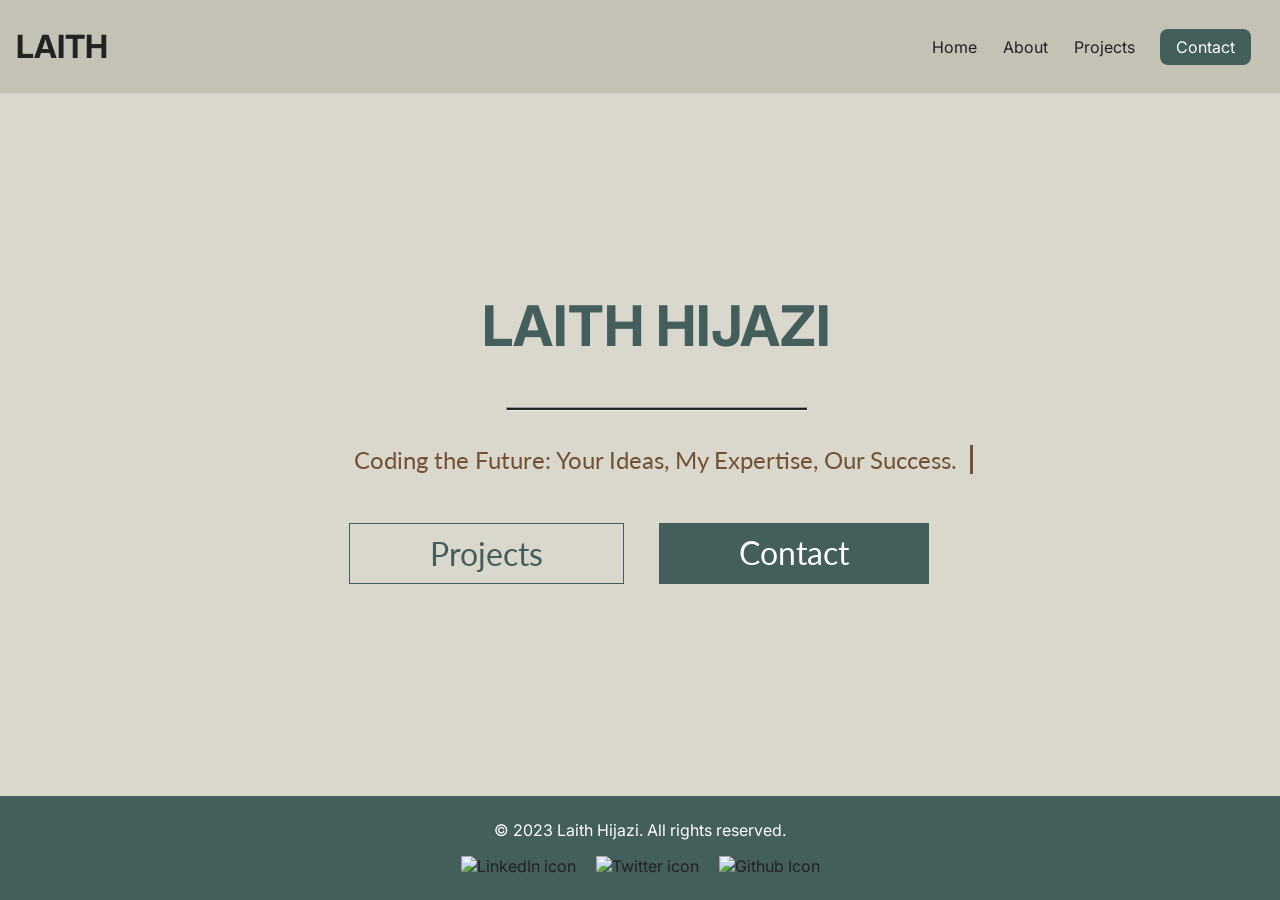
==== index.html @ d871ffbd "Portfolio" ====
<!DOCTYPE html>
<html lang="en">

<head>
    <meta charset="UTF-8">
    <meta name="viewport" content="width=device-width, initial-scale=1.0">
    <link rel="stylesheet" href='./styles/normalize.css'>
    <link rel="stylesheet" href="./styles/index.css">
    <link rel="stylesheet"
        href="https://fonts.googleapis.com/css2?family=Inter:wght@300;400&family=Lato:wght@300;400&display=swap">
    <title>Portfolio</title>

</head>

<body>

    <header class="site-header">
        <div class="site-identity">
            <h1><a href="#">LAITH</a></h1>
        </div>
        <div class="menu-icon" onclick="toggleNav()">
            <div class="bar"></div>
            <div class="bar"></div>
            <div class="bar"></div>
        </div>
        <nav class="site-navigation">
            <ul class="nav">
                <li><a href="index.html">Home</a></li>
                <li><a href="about.html">About</a></li>
                <li><a href="projects.html">Projects</a></li>
                <li><a href="contact.html" class="contact-btn-nav">Contact</a></li>

            </ul>
        </nav>
    </header>


    <div class="centered-div">
        <h1 id="laith-title"> LAITH HIJAZI</h1>
        <hr class="separator">
        <p id="home-text"> Coding the Future: Your Ideas, My Expertise, Our Success.
        </p>
        <div class="btn-container">
            <a href="projects.html" class="project-btn"> Projects </a>
            <a class="contact-btn-home" href="contact.html">Contact</a>
        </div>
    </div>

    <script>
        function toggleNav() {
            var nav = document.querySelector('.site-navigation ul');
            nav.classList.toggle('show');
        }
    </script>


    <!-- Footer Section -->
    <footer class="site-footer">
        <div class="footer-content">
            <p>&copy; 2023 Laith Hijazi. All rights reserved.</p>
            <ul class="social-icons">
                <li><a href="https://www.linkedin.com/in/laith-hijazi-50b4b7201/" target="_blank"><img
                            src="https://cdn.jsdelivr.net/gh/devicons/devicon/icons/linkedin/linkedin-original.svg"
                            alt="LinkedIn icon"></a></li>
                <li><a href="https://twitter.com/home" target="_blank"><img
                            src="https://cdn.jsdelivr.net/gh/devicons/devicon/icons/twitter/twitter-original.svg"
                            alt="Twitter icon"></a></li>
                <li><a href="https://github.com/LaithHijazi" target="_blank"><img
                            src="https://cdn.jsdelivr.net/gh/devicons/devicon/icons/github/github-original.svg"
                            alt="Github Icon"></a></li>
            </ul>
        </div>
    </footer>


</body>

</html>
---- styles/index.css ----
/* font-family: 'Inter', sans-serif;
font-family: 'Lato', sans-serif; */

:root {
  --header-color: #435e5b;
  --text-color: #735135;
  --background-color: #ffffff;
  --btn-green: var(--header-color);
  --btn-beige: #dad7cd;
  --primary-font: "Inter", sans-serif;
  --secondary-font: "Lato", sans-serif;
  --title-font-size: 3.5rem;
  --body-font-size: 1.5rem;
}

/* Header styling  */

body {
  font-family: var(--primary-font);
  margin: 0;
  background-color: #dad7cd;
}

a {
  text-decoration: none;
  color: #222222;
}
.site-header {
  border-bottom: 1px solid #ccc;
  padding: 0.5em 1em;
  display: flex;
  justify-content: space-between;
  align-items: center;
  background-color: #c4c1b5;
}

.site-identity h1 {
  font-size: 2em;
  margin: 0.6em 0;
  display: inline-block;
}

.site-navigation ul {
  list-style: none;
  display: flex;
  margin: 0;
  padding: 0;
}

.site-navigation li {
  margin: 0.8em;
}

.site-navigation li:hover {
  transform: scale(1.2);
  transition: all 1s ease 0s;
}

.menu-icon {
  display: none;
  cursor: pointer;
}

.bar {
  width: 25px;
  height: 3px;
  background-color: #222;
  margin: 5px 0;
  transition: 0.4s;
}

/* 
.site-header {
  border-bottom: 1px solid #ccc;
  padding: 0.5em 1em;
  display: flex;
  justify-content: space-between;
  background-color: #c4c1b5;
}

.site-identity h1 {
  font-size: 2em;
  margin: 0.6em 0;
  display: inline-block;
}

.site-navigation ul,
.site-navigation li {
  margin: 0;
  padding: 0;
  font-size: large;
}

.site-navigation li {
  display: inline-block;
  margin: 1.4em 1em 1em 1.4em;
}

.site-navigation li:hover {
  transform: scale(1.2);
  transition: all 1s ease 0s;
} */

.contact-btn-nav {
  color: white;
  background-color: var(--btn-green);
  padding: 0.5em 1em;
  border-radius: 0.5em;
  border: none;
}

.centered-div {
  max-width: 600px;
  margin: auto;
  margin-top: 10em;
  display: grid;
  place-items: center;
}

#laith-title {
  text-align: center;
  font-size: 3.5rem;
  color: var(--header-color);
}

.separator {
  width: 300px;
  height: 2px;
  background-color: #222222;
  margin: 10px auto;
}

#home-text {
  width: 45ch;

  text-align: center;
  font-size: 1.5rem;
  color: var(--text-color);
  font-family: var(--secondary-font);
  animation: typing 2s steps(19), blink 0.5s step-end infinite alternate;
  white-space: nowrap;
  overflow: hidden;
  border-right: 3px solid;
}

@keyframes typing {
  from {
    width: 0;
  }
}

@keyframes blink {
  50% {
    border-color: transparent;
  }
}

.btn-container {
  display: flex;
  justify-content: center;
}

.btn-container a:first-child {
  background-color: var(--btn-beige);
  border: 1px solid var(--btn-green);
  color: var(--btn-green);
}

.btn-container a {
  padding: 10px 80px;
  margin-top: 25px;
  margin-right: 35px;
  font-family: var(--secondary-font);
  font-size: 2rem;
  background-color: var(--btn-green);
}

.btn-container a:hover {
  border-radius: 30px;
  background-color: #ebb1ac;
  box-shadow: 0 0 10px rgba(0, 0, 0, 0.3);
  transform: scale(1.1);
  transition: all 1s ease 0s;
}

.contact-btn-home {
  color: white;
}

/* Footer stylings */

html {
  position: relative;
  min-height: 100%;
}

body {
  margin: 0;
  padding-bottom: 15px;
}

.site-footer {
  position: absolute;
  bottom: 0;
  width: 100%;
  background-color: #435e5b;
  color: #ffffff;
  padding: 0.5em 0;
  text-align: center;
}

.footer-content {
  max-width: 600px;
  margin: auto;
}

.social-icons {
  list-style: none;
  padding: 0;
  display: flex;
  justify-content: center;
  margin-top: 10px;
}

.social-icons li {
  margin: 0 10px;
}

.social-icons img {
  width: 30px;
  height: 30px;
}

@media screen and (max-width: 468px) {
  .site-navigation ul {
    display: none;
    flex-direction: column;
    position: absolute;
    top: 60px;
    left: 0;
    width: 100%;
    background-color: #c4c1b5;
    box-shadow: 0px 8px 16px rgba(0, 0, 0, 0.1);
  }

  .site-navigation ul.show {
    display: flex;
  }

  .site-navigation li {
    text-align: center;
    margin: 0;
    padding: 1em;
    border-bottom: 1px solid #ccc;
  }

  .menu-icon {
    display: block;
    position: absolute;
    top: 10px;
    right: 10px;
  }

  .bar {
    width: 25px;
    height: 3px;
    background-color: #fff;
    margin: 5px 0;
    transition: 0.4s;
  }

  .site-header {
    padding: 0.5em;
    position: relative;
  }

  .centered-div {
    max-width: 80%;
    margin: auto;
    margin-top: 5em;
    display: grid;
    place-items: center;
  }

  #laith-title {
    text-align: center;
    font-size: 2.5rem;
    color: var(--header-color);
  }

  .separator {
    width: 150px;
    height: 2px;
    background-color: #222222;
    margin: 10px auto;
  }

  #home-text {
    width: 80%;
    text-align: center;
    font-size: 1.2rem;
    color: var(--text-color);
    font-family: var(--secondary-font);
    animation: typing 2s steps(19), blink 0.5s step-end infinite alternate;
    white-space: nowrap;
    overflow: hidden;
    border-right: 3px solid;
  }

  .btn-container {
    flex-direction: column;
    align-items: center;
  }

  .btn-container a {
    width: 80%;
    padding: 10px;
    margin: 10px 0;
    font-size: 1.5rem;
  }

  .btn-container a:first-child {
    margin-top: 20px;
  }

  .contact-btn-home {
    width: 80%;
  }

  .centered-div {
    margin-top: 3em;
  }

  #laith-title {
    font-size: 2rem;
  }

  .separator {
    width: 100px;
  }

  #home-text {
    white-space: normal;
    width: 80%;
    font-size: 1rem;
  }
}
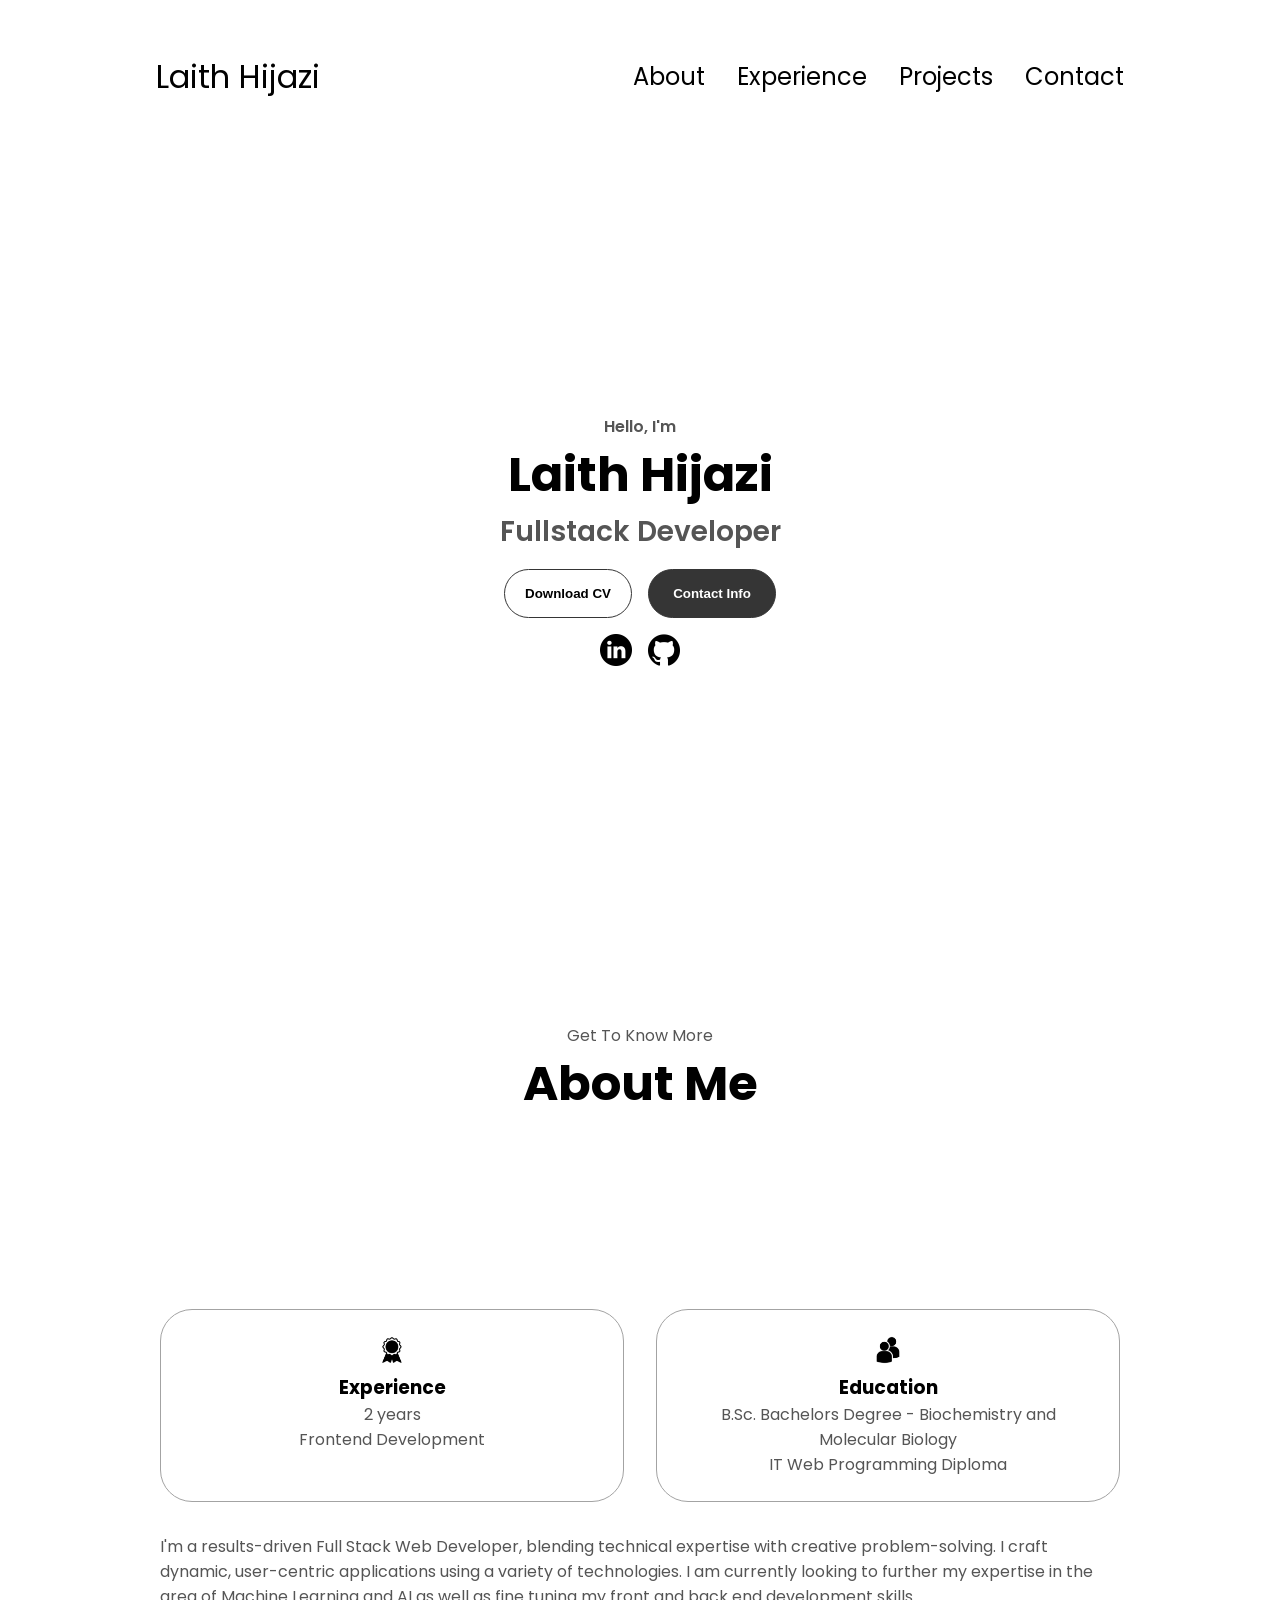
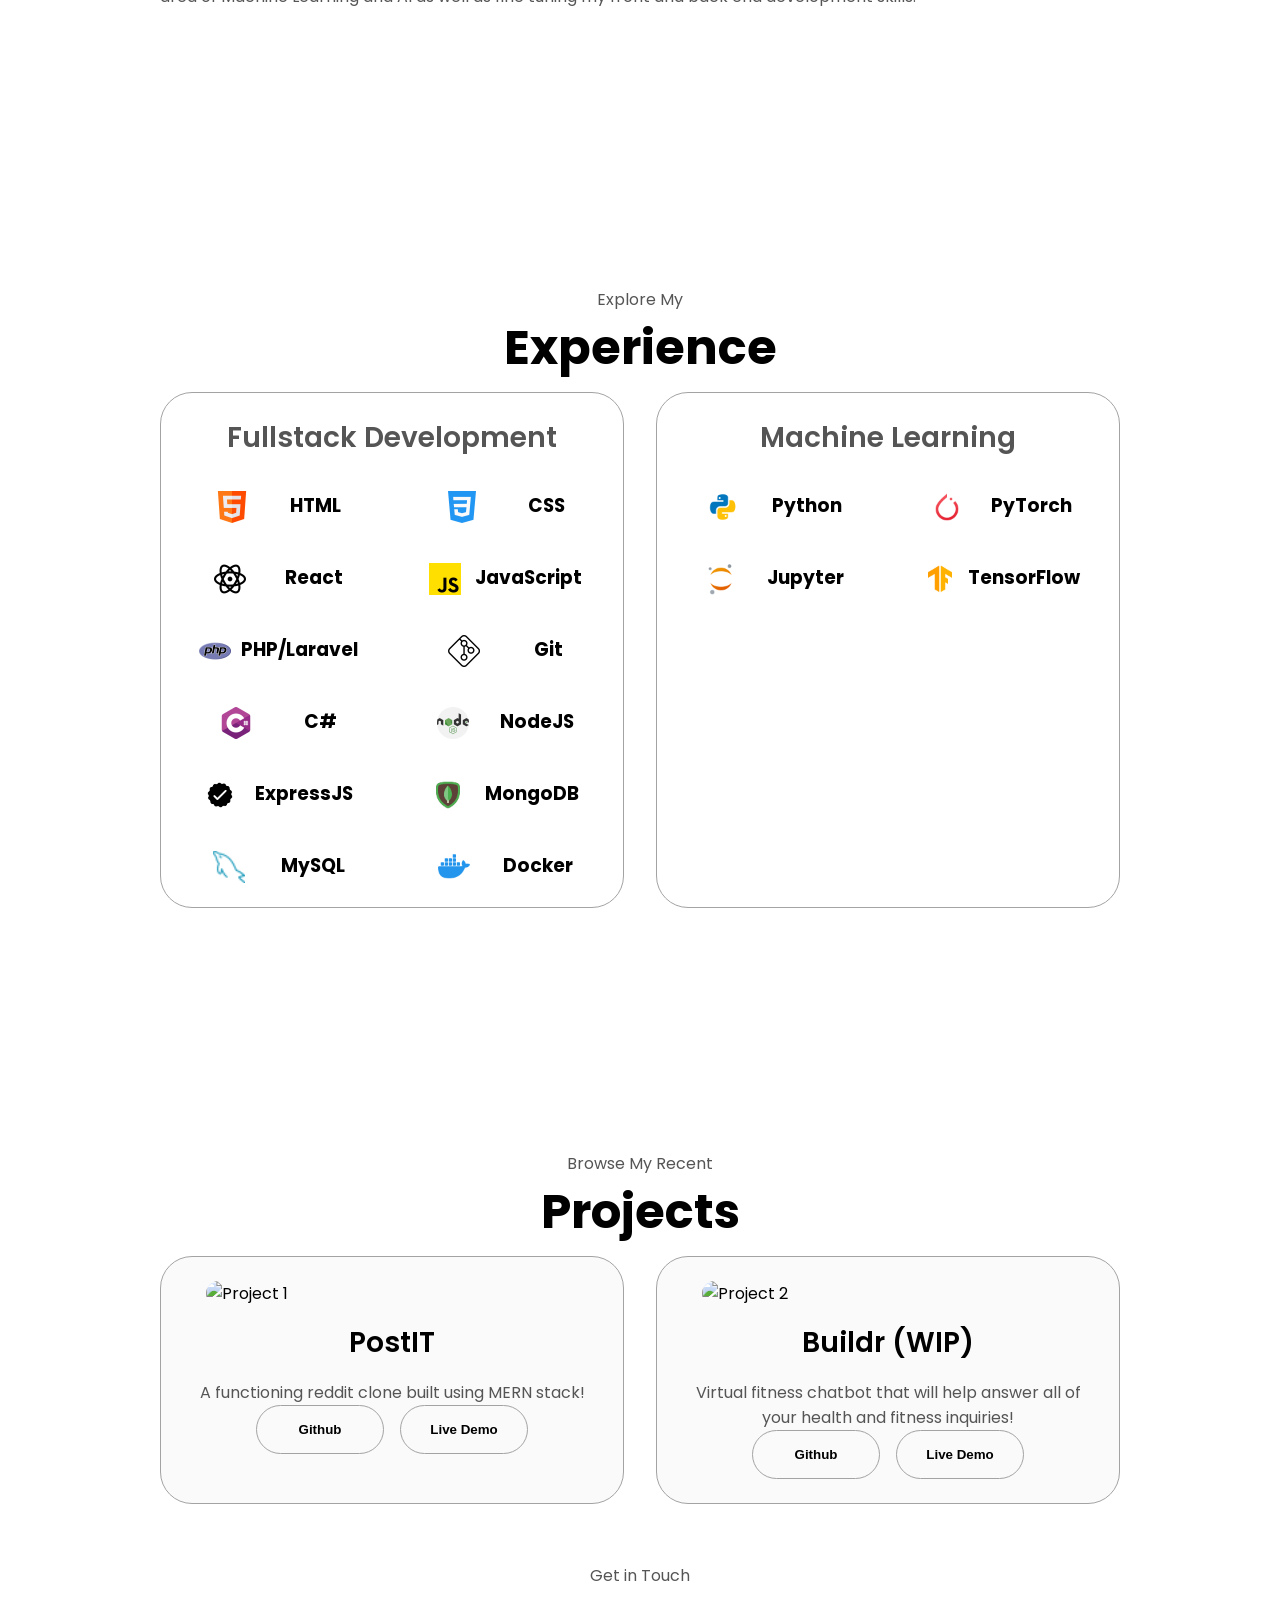
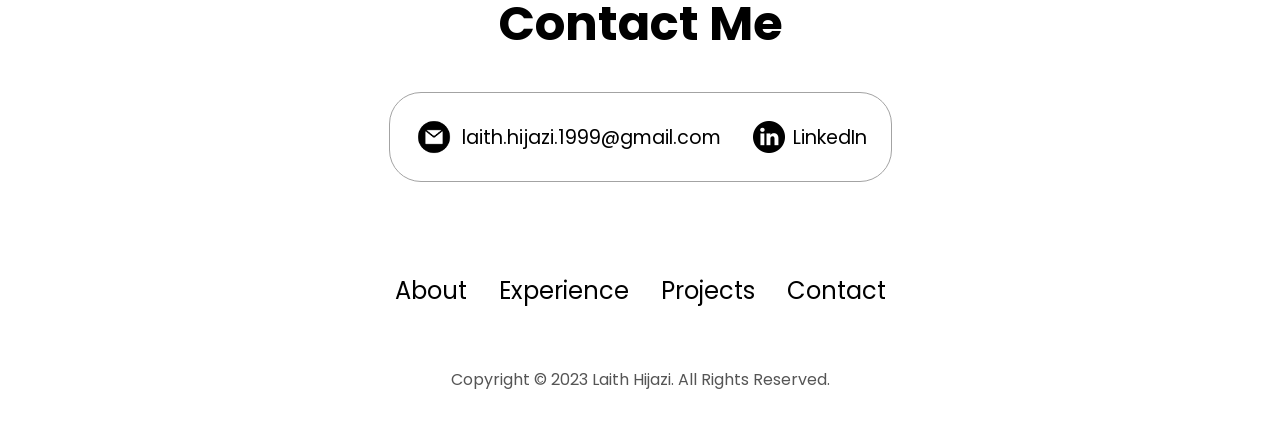
==== commit bd38f98f: "Add files via upload" ====
--- a/index.html
+++ b/index.html
@@ -1,78 +1,306 @@
-<!DOCTYPE html>
-<html lang="en">
-
-<head>
-    <meta charset="UTF-8">
-    <meta name="viewport" content="width=device-width, initial-scale=1.0">
-    <link rel="stylesheet" href='./styles/normalize.css'>
-    <link rel="stylesheet" href="./styles/index.css">
-    <link rel="stylesheet"
-        href="https://fonts.googleapis.com/css2?family=Inter:wght@300;400&family=Lato:wght@300;400&display=swap">
-    <title>Portfolio</title>
-
-</head>
-
-<body>
-
-    <header class="site-header">
-        <div class="site-identity">
-            <h1><a href="#">LAITH</a></h1>
-        </div>
-        <div class="menu-icon" onclick="toggleNav()">
-            <div class="bar"></div>
-            <div class="bar"></div>
-            <div class="bar"></div>
-        </div>
-        <nav class="site-navigation">
-            <ul class="nav">
-                <li><a href="index.html">Home</a></li>
-                <li><a href="about.html">About</a></li>
-                <li><a href="projects.html">Projects</a></li>
-                <li><a href="contact.html" class="contact-btn-nav">Contact</a></li>
-
-            </ul>
-        </nav>
-    </header>
-
-
-    <div class="centered-div">
-        <h1 id="laith-title"> LAITH HIJAZI</h1>
-        <hr class="separator">
-        <p id="home-text"> Coding the Future: Your Ideas, My Expertise, Our Success.
-        </p>
-        <div class="btn-container">
-            <a href="projects.html" class="project-btn"> Projects </a>
-            <a class="contact-btn-home" href="contact.html">Contact</a>
-        </div>
-    </div>
-
-    <script>
-        function toggleNav() {
-            var nav = document.querySelector('.site-navigation ul');
-            nav.classList.toggle('show');
-        }
-    </script>
-
-
-    <!-- Footer Section -->
-    <footer class="site-footer">
-        <div class="footer-content">
-            <p>&copy; 2023 Laith Hijazi. All rights reserved.</p>
-            <ul class="social-icons">
-                <li><a href="https://www.linkedin.com/in/laith-hijazi-50b4b7201/" target="_blank"><img
-                            src="https://cdn.jsdelivr.net/gh/devicons/devicon/icons/linkedin/linkedin-original.svg"
-                            alt="LinkedIn icon"></a></li>
-                <li><a href="https://twitter.com/home" target="_blank"><img
-                            src="https://cdn.jsdelivr.net/gh/devicons/devicon/icons/twitter/twitter-original.svg"
-                            alt="Twitter icon"></a></li>
-                <li><a href="https://github.com/LaithHijazi" target="_blank"><img
-                            src="https://cdn.jsdelivr.net/gh/devicons/devicon/icons/github/github-original.svg"
-                            alt="Github Icon"></a></li>
-            </ul>
-        </div>
-    </footer>
-
-
-</body>
-
+<!DOCTYPE html>
+<html lang="en">
+
+<head>
+    <meta charset="UTF-8" />
+    <meta http-equiv="X-UA-Compatible" content="IE=edge" />
+    <meta name="viewport" content="width=device-width, initial-scale=1.0" />
+    <title>My Portfolio</title>
+    <link rel="stylesheet" href="style.css" />
+    <link rel="stylesheet" href="mediaqueries.css" />
+</head>
+
+<body>
+    <nav id="desktop-nav">
+        <div class="logo">Laith Hijazi</div>
+        <div>
+            <ul class="nav-links">
+                <li><a href="#about">About</a></li>
+                <li><a href="#experience">Experience</a></li>
+                <li><a href="#projects">Projects</a></li>
+                <li><a href="#contact">Contact</a></li>
+            </ul>
+        </div>
+    </nav>
+    <nav id="hamburger-nav">
+        <div class="logo">Laith Hijazi</div>
+        <div class="hamburger-menu">
+            <div class="hamburger-icon" onclick="toggleMenu()">
+                <span></span>
+                <span></span>
+                <span></span>
+            </div>
+            <div class="menu-links">
+                <li><a href="#about" onclick="toggleMenu()">About</a></li>
+                <li><a href="#experience" onclick="toggleMenu()">Experience</a></li>
+                <li><a href="#projects" onclick="toggleMenu()">Projects</a></li>
+                <li><a href="#contact" onclick="toggleMenu()">Contact</a></li>
+            </div>
+        </div>
+    </nav>
+    <section id="profile">
+        <!-- <div class="section__pic-container">
+            <img src="./assets/profile-pic.png" alt="John Doe profile picture" />
+        </div> -->
+        <div class="section__text">
+            <p class="section__text__p1">Hello, I'm</p>
+            <h1 class="title">Laith Hijazi</h1>
+            <p class="section__text__p2">Fullstack Developer</p>
+            <div class="btn-container">
+                <button class="btn btn-color-2" onclick="window.open('./assets/LH_Resume_2024 .docx.pdf')">
+                    Download CV
+                </button>
+                <button class="btn btn-color-1" onclick="location.href='./#contact'">
+                    Contact Info
+                </button>
+            </div>
+            <div id="socials-container">
+                <img src="./assets/linkedin.png" alt="My LinkedIn profile" class="icon"
+                    onclick="location.href='https://www.linkedin.com/in/laith-hijazi-50b4b7201/'" />
+                <img src="./assets/github.png" alt="My Github profile" class="icon"
+                    onclick="location.href='https://github.com/LaithHijazi'" />
+            </div>
+        </div>
+    </section>
+    <section id="about">
+        <p class="section__text__p1">Get To Know More</p>
+        <h1 class="title">About Me</h1>
+        <div class="section-container">
+            <!-- <div class="section__pic-container">
+                <img src="./assets/about-pic.png" alt="Profile picture" class="about-pic" />
+            </div> -->
+            <div class="about-details-container">
+                <div class="about-containers">
+                    <div class="details-container">
+                        <img src="./assets/experience.png" alt="Experience icon" class="icon" />
+                        <h3>Experience</h3>
+                        <p>2 years <br />Frontend Development</p>
+                    </div>
+                    <div class="details-container">
+                        <img src="./assets/education.png" alt="Education icon" class="icon" />
+                        <h3>Education</h3>
+                        <p>B.Sc. Bachelors Degree - Biochemistry and Molecular Biology<br />IT Web Programming Diploma
+                        </p>
+                    </div>
+                </div>
+                <div class="text-container">
+                    <p>
+                        I'm a results-driven Full Stack Web Developer, blending technical expertise with creative
+                        problem-solving. I craft dynamic,
+                        user-centric applications using a variety of technologies. I am currently looking to further my
+                        expertise in the area of Machine Learning and AI as well as fine tuning my front and back end
+                        development skills.
+                    </p>
+                </div>
+            </div>
+        </div>
+    </section>
+    <section id="experience">
+        <p class="section__text__p1">Explore My</p>
+        <h1 class="title">Experience</h1>
+        <div class="experience-details-container">
+            <div class="about-containers">
+                <div class="details-container">
+                    <h2 class="experience-sub-title">Fullstack Development</h2>
+                    <div class="article-container">
+                        <article>
+                            <img src="./assets/html.png" alt="Experience icon" class="icon" />
+                            <div>
+                                <h3>HTML</h3>
+
+                            </div>
+                        </article>
+                        <article>
+                            <img src="./assets/css-3.png" alt="Experience icon" class="icon" />
+                            <div>
+                                <h3>CSS</h3>
+
+                            </div>
+                        </article>
+                        <article>
+                            <img src="./assets/atom.png" alt="Experience icon" class="icon" />
+                            <div>
+                                <h3>React</h3>
+
+                            </div>
+                        </article>
+                        <article>
+                            <img src="./assets/js.png" alt="Experience icon" class="icon" />
+                            <div>
+                                <h3>JavaScript</h3>
+                            </div>
+                        </article>
+                        <article>
+                            <img src="./assets/php.png" alt="Experience icon" class="icon" />
+                            <div>
+                                <h3>PHP/Laravel</h3>
+
+                            </div>
+                        </article>
+                        <article>
+                            <img src="./assets/git.png" alt="Experience icon" class="icon" />
+                            <div>
+                                <h3>Git</h3>
+
+                            </div>
+                        </article>
+                        <article>
+                            <img src="./assets/c-sharp.png" alt="Experience icon" class="icon" />
+                            <div>
+                                <h3>C#</h3>
+
+                            </div>
+                        </article>
+                        <article>
+                            <img src="./assets/nodejs.png" alt="Experience icon" class="icon" />
+                            <div>
+                                <h3>NodeJS</h3>
+
+                            </div>
+                        </article>
+                        <article>
+                            <img src="./assets/checkmark.png" alt="Experience icon" class="icon" />
+                            <div>
+                                <h3>ExpressJS</h3>
+
+                            </div>
+                        </article>
+                        <article>
+                            <img src="./assets/mongodb.png" alt="Experience icon" class="icon" />
+                            <div>
+                                <h3>MongoDB</h3>
+
+                            </div>
+                        </article>
+                        <article>
+                            <img src="./assets/mysql.png" alt="Experience icon" class="icon" />
+                            <div>
+                                <h3>MySQL</h3>
+
+                            </div>
+                        </article>
+                        <article>
+                            <img src="./assets/docker.png" alt="Experience icon" class="icon" />
+                            <div>
+                                <h3>Docker</h3>
+
+                            </div>
+                        </article>
+                    </div>
+                </div>
+                <div class="details-container">
+                    <h2 class="experience-sub-title">Machine Learning</h2>
+                    <div class="article-container">
+                        <article>
+                            <img src="./assets/icons8-python-48.png" alt="Experience icon" class="icon" />
+                            <div>
+                                <h3>Python</h3>
+                            </div>
+                        </article>
+                        <article>
+                            <img src="./assets/icons8-pytorch-48.png" alt="Experience icon" class="icon" />
+                            <div>
+                                <h3>PyTorch</h3>
+                            </div>
+                        </article>
+                        <article>
+                            <img src="./assets/icons8-jupyter-48.png" alt="Experience icon" class="icon" />
+                            <div>
+                                <h3>Jupyter</h3>
+                            </div>
+                        </article>
+                        <article>
+                            <img src="./assets/icons8-tensorflow-48.png" alt="Experience icon" class="icon" />
+                            <div>
+                                <h3>TensorFlow</h3>
+                            </div>
+                        </article>
+                    </div>
+                </div>
+            </div>
+        </div>
+    </section>
+    <section id="projects">
+        <p class="section__text__p1">Browse My Recent</p>
+        <h1 class="title">Projects</h1>
+        <div class="experience-details-container">
+            <div class="about-containers">
+                <div class="details-container color-container">
+                    <div class="article-container">
+                        <img src="./assets/project-1.png" alt="Project 1" class="project-img" />
+                    </div>
+                    <h2 class="experience-sub-title project-title">PostIT</h2>
+                    <p> A functioning reddit clone built using MERN stack!</p>
+                    <div class="btn-container">
+                        <button class="btn btn-color-2 project-btn" onclick="location.href='https://github.com/'">
+                            Github
+                        </button>
+                        <button class="btn btn-color-2 project-btn" onclick="location.href='https://github.com/'">
+                            Live Demo
+                        </button>
+                    </div>
+                </div>
+                <div class="details-container color-container">
+                    <div class="article-container">
+                        <img src="./assets/project-2.png" alt="Project 2" class="project-img" />
+                    </div>
+                    <h2 class="experience-sub-title project-title">Buildr (WIP)</h2>
+                    <p> Virtual fitness chatbot that will help answer all of your health and fitness inquiries!</p>
+
+                    <div class="btn-container">
+                        <button class="btn btn-color-2 project-btn" onclick="location.href='https://github.com/'">
+                            Github
+                        </button>
+                        <button class="btn btn-color-2 project-btn" onclick="location.href='https://github.com/'">
+                            Live Demo
+                        </button>
+                    </div>
+                </div>
+                <!-- <div class="details-container color-container">
+                    <div class="article-container">
+                        <img src="./assets/project-3.png" alt="Project 3" class="project-img" />
+                    </div>
+                    <h2 class="experience-sub-title project-title">Project Three</h2>
+                    <div class="btn-container">
+                        <button class="btn btn-color-2 project-btn" onclick="location.href='https://github.com/'">
+                            Github
+                        </button>
+                        <button class="btn btn-color-2 project-btn" onclick="location.href='https://github.com/'">
+                            Live Demo
+                        </button>
+                    </div>
+                </div> -->
+            </div>
+        </div>
+    </section>
+    <section id="contact">
+        <p class="section__text__p1">Get in Touch</p>
+        <h1 class="title">Contact Me</h1>
+        <div class="contact-info-upper-container">
+            <div class="contact-info-container">
+                <img src="./assets/email.png" alt="Email icon" class="icon contact-icon email-icon" />
+                <p><a href="mailto:laith.hijazi.1999@gmail.com">laith.hijazi.1999@gmail.com</a></p>
+            </div>
+            <div class="contact-info-container">
+                <img src="./assets/linkedin.png" alt="LinkedIn icon" class="icon contact-icon" />
+                <p><a href="https://www.linkedin.com/in/laith-hijazi-50b4b7201/">LinkedIn</a></p>
+            </div>
+        </div>
+    </section>
+    <footer>
+        <nav>
+            <div class="nav-links-container">
+                <ul class="nav-links">
+                    <li><a href="#about">About</a></li>
+                    <li><a href="#experience">Experience</a></li>
+                    <li><a href="#projects">Projects</a></li>
+                    <li><a href="#contact">Contact</a></li>
+                </ul>
+            </div>
+        </nav>
+        <p>Copyright &#169; 2023 Laith Hijazi. All Rights Reserved.</p>
+    </footer>
+    <script src="script.js"></script>
+</body>
+
 </html>
--- a/style.css
+++ b/style.css
@@ -0,0 +1,432 @@
+/* GENERAL */
+
+@import url("https://fonts.googleapis.com/css2?family=Poppins:wght@300;400;500;600&display=swap");
+
+* {
+  margin: 0;
+  padding: 0;
+}
+
+body {
+  font-family: "Poppins", sans-serif;
+}
+
+html {
+  scroll-behavior: smooth;
+}
+
+p {
+  color: rgb(85, 85, 85);
+}
+
+/* TRANSITION */
+
+a,
+.btn {
+  transition: all 300ms ease;
+}
+
+/* DESKTOP NAV */
+
+nav,
+.nav-links {
+  display: flex;
+}
+
+nav {
+  justify-content: space-around;
+  align-items: center;
+  height: 17vh;
+}
+
+.nav-links {
+  gap: 2rem;
+  list-style: none;
+  font-size: 1.5rem;
+}
+
+a {
+  color: black;
+  text-decoration: none;
+  text-decoration-color: white;
+}
+
+a:hover {
+  color: grey;
+  text-decoration: underline;
+  text-underline-offset: 1rem;
+  text-decoration-color: rgb(181, 181, 181);
+}
+
+.logo {
+  font-size: 2rem;
+}
+
+.logo:hover {
+  cursor: default;
+}
+
+/* HAMBURGER MENU */
+
+#hamburger-nav {
+  display: none;
+}
+
+.hamburger-menu {
+  position: relative;
+  display: inline-block;
+}
+
+.hamburger-icon {
+  display: flex;
+  flex-direction: column;
+  justify-content: space-between;
+  height: 24px;
+  width: 30px;
+  cursor: pointer;
+}
+
+.hamburger-icon span {
+  width: 100%;
+  height: 2px;
+  background-color: black;
+  transition: all 0.3 ease-in-out;
+}
+
+.menu-links {
+  position: absolute;
+  top: 100%;
+  right: 0;
+  background-color: white;
+  width: fit-content;
+  max-height: 0;
+  overflow: hidden;
+  transition: all 0.3 ease-in-out;
+}
+
+.menu-links a {
+  display: block;
+  padding: 10px;
+  text-align: center;
+  font-size: 1.5rem;
+  color: black;
+  text-decoration: none;
+  transition: all 0.3 ease-in-out;
+}
+
+.menu-links li {
+  list-style: none;
+}
+
+.menu-links.open {
+  max-height: 300px;
+}
+
+.hamburger-icon.open span:first-child {
+  transform: rotate(45deg) translate(10px, 5px);
+}
+
+.hamburger-icon.open span:nth-child(2) {
+  opacity: 0;
+}
+
+.hamburger-icon.open span:last-child {
+  transform: rotate(-45deg) translate(10px, -5px);
+}
+
+.hamburger-icon span:first-child {
+  transform: none;
+}
+
+.hamburger-icon span:first-child {
+  opacity: 1;
+}
+
+.hamburger-icon span:first-child {
+  transform: none;
+}
+
+/* SECTIONS */
+
+section {
+  padding-top: 3vh;
+  height: 96vh;
+  margin: 0 10rem;
+  box-sizing: border-box;
+  min-height: fit-content;
+}
+
+.section-container {
+  display: flex;
+}
+
+/* PROFILE SECTION */
+
+#profile {
+  display: flex;
+  justify-content: center;
+  gap: 5rem;
+  height: 80vh;
+}
+
+.section__pic-container {
+  display: flex;
+  height: 400px;
+  width: 400px;
+  margin: auto 0;
+}
+
+.section__text {
+  align-self: center;
+  text-align: center;
+}
+
+.section__text p {
+  font-weight: 600;
+}
+
+.section__text__p1 {
+  text-align: center;
+}
+
+.section__text__p2 {
+  font-size: 1.75rem;
+  margin-bottom: 1rem;
+}
+
+.title {
+  font-size: 3rem;
+  text-align: center;
+}
+
+#socials-container {
+  display: flex;
+  justify-content: center;
+  margin-top: 1rem;
+  gap: 1rem;
+}
+
+/* ICONS */
+
+.icon {
+  cursor: pointer;
+  height: 2rem;
+}
+
+/* BUTTONS */
+
+.btn-container {
+  display: flex;
+  justify-content: center;
+  gap: 1rem;
+}
+
+.btn {
+  font-weight: 600;
+  transition: all 300ms ease;
+  padding: 1rem;
+  width: 8rem;
+  border-radius: 2rem;
+}
+
+.btn-color-1,
+.btn-color-2 {
+  border: rgb(53, 53, 53) 0.1rem solid;
+}
+
+.btn-color-1:hover,
+.btn-color-2:hover {
+  cursor: pointer;
+}
+
+.btn-color-1,
+.btn-color-2:hover {
+  background: rgb(53, 53, 53);
+  color: white;
+}
+
+.btn-color-1:hover {
+  background: rgb(0, 0, 0);
+}
+
+.btn-color-2 {
+  background: none;
+}
+
+.btn-color-2:hover {
+  border: rgb(255, 255, 255) 0.1rem solid;
+}
+
+.btn-container {
+  gap: 1rem;
+}
+
+/* ABOUT SECTION */
+
+#about {
+  position: relative;
+}
+
+.about-containers {
+  gap: 2rem;
+  margin-bottom: 2rem;
+  margin-top: 0.5rem;
+}
+
+.about-details-container {
+  justify-content: center;
+  flex-direction: column;
+}
+
+.about-containers,
+.about-details-container {
+  display: flex;
+}
+
+.about-pic {
+  border-radius: 2rem;
+}
+
+.arrow {
+  position: absolute;
+  right: -5rem;
+  bottom: 2.5rem;
+}
+
+.details-container {
+  padding: 1.5rem;
+  flex: 1;
+  background: white;
+  border-radius: 2rem;
+  border: rgb(53, 53, 53) 0.1rem solid;
+  border-color: rgb(163, 163, 163);
+  text-align: center;
+}
+
+.section-container {
+  gap: 4rem;
+  height: 80%;
+}
+
+.section__pic-container {
+  height: 400px;
+  width: 400px;
+  margin: auto 0;
+}
+
+/* EXPERIENCE SECTION */
+
+#experience {
+  position: relative;
+}
+
+.experience-sub-title {
+  color: rgb(85, 85, 85);
+  font-weight: 600;
+  font-size: 1.75rem;
+  margin-bottom: 2rem;
+}
+
+.experience-details-container {
+  display: flex;
+  justify-content: center;
+  flex-direction: column;
+}
+
+.article-container {
+  display: flex;
+  text-align: initial;
+  flex-wrap: wrap;
+  flex-direction: row;
+  gap: 2.5rem;
+  justify-content: space-around;
+}
+
+article {
+  display: flex;
+  width: 10rem;
+  justify-content: space-around;
+  gap: 0.5rem;
+}
+
+article .icon {
+  cursor: default;
+}
+
+/* PROJECTS SECTION */
+
+#projects {
+  position: relative;
+}
+
+.color-container {
+  border-color: rgb(163, 163, 163);
+  background: rgb(250, 250, 250);
+}
+
+.project-img {
+  border-radius: 2rem;
+  width: 90%;
+  height: 90%;
+}
+
+.project-title {
+  margin: 1rem;
+  color: black;
+}
+
+.project-btn {
+  color: black;
+  border-color: rgb(163, 163, 163);
+}
+
+/* CONTACT */
+
+#contact {
+  display: flex;
+  justify-content: center;
+  flex-direction: column;
+  height: 70vh;
+}
+
+.contact-info-upper-container {
+  display: flex;
+  justify-content: center;
+  border-radius: 2rem;
+  border: rgb(53, 53, 53) 0.1rem solid;
+  border-color: rgb(163, 163, 163);
+  background: (250, 250, 250);
+  margin: 2rem auto;
+  padding: 0.5rem;
+}
+
+.contact-info-container {
+  display: flex;
+  align-items: center;
+  justify-content: center;
+  gap: 0.5rem;
+  margin: 1rem;
+}
+
+.contact-info-container p {
+  font-size: larger;
+}
+
+.contact-icon {
+  cursor: default;
+}
+
+.email-icon {
+  height: 2.5rem;
+}
+
+/* FOOTER SECTION */
+
+footer {
+  height: 26vh;
+  margin: 0 1rem;
+}
+
+footer p {
+  text-align: center;
+}
--- a/mediaqueries.css
+++ b/mediaqueries.css
@@ -0,0 +1,103 @@
+@media screen and (max-width: 1400px) {
+  #profile {
+    height: 83vh;
+    margin-bottom: 6rem;
+  }
+  .about-containers {
+    flex-wrap: wrap;
+  }
+  #contact,
+  #projects {
+    height: fit-content;
+  }
+}
+
+@media screen and (max-width: 1200px) {
+  #desktop-nav {
+    display: none;
+  }
+  #hamburger-nav {
+    display: flex;
+  }
+  #experience,
+  .experience-details-container {
+    margin-top: 2rem;
+  }
+  #profile,
+  .section-container {
+    display: block;
+  }
+  .arrow {
+    display: none;
+  }
+  section,
+  .section-container {
+    height: fit-content;
+  }
+  section {
+    margin: 0 5%;
+  }
+  .section__pic-container {
+    width: 275px;
+    height: 275px;
+    margin: 0 auto 2rem;
+  }
+  .about-containers {
+    margin-top: 0;
+  }
+}
+
+@media screen and (max-width: 600px) {
+  #contact,
+  footer {
+    height: 40vh;
+  }
+  #profile {
+    height: 83vh;
+    margin-bottom: 0;
+  }
+  article {
+    font-size: 1rem;
+  }
+  footer nav {
+    height: fit-content;
+    margin-bottom: 2rem;
+  }
+  .about-containers,
+  .contact-info-upper-container,
+  .btn-container {
+    flex-wrap: wrap;
+  }
+  .contact-info-container {
+    margin: 0;
+  }
+  .contact-info-container p,
+  .nav-links li a {
+    font-size: 1rem;
+  }
+  .experience-sub-title {
+    font-size: 1.25rem;
+  }
+  .logo {
+    font-size: 1.5rem;
+  }
+  .nav-links {
+    flex-direction: column;
+    gap: 0.5rem;
+    text-align: center;
+  }
+  .section__pic-container {
+    width: auto;
+    height: 46vw;
+    justify-content: center;
+  }
+  .section__text__p2 {
+    font-size: 1.25rem;
+  }
+  .title {
+    font-size: 2rem;
+  }
+  .text-container {
+    text-align: justify;
+  }
+}
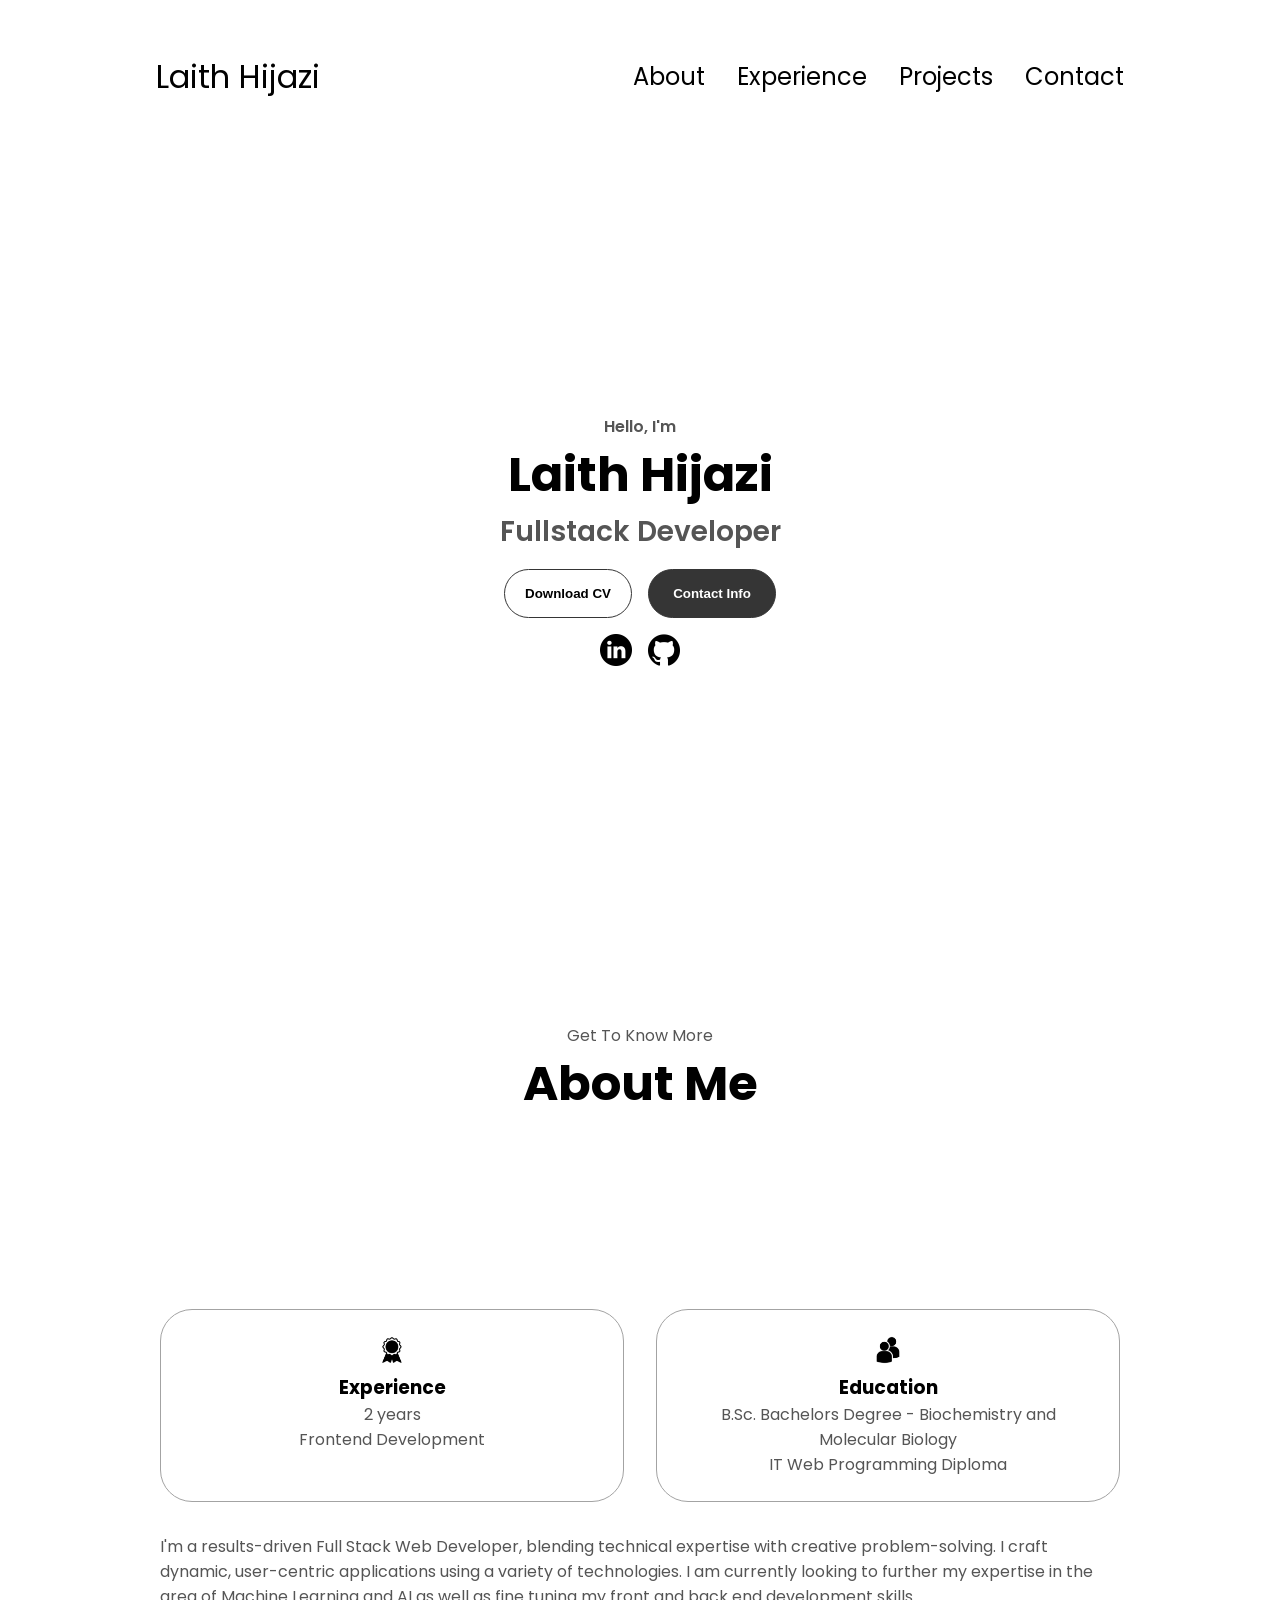
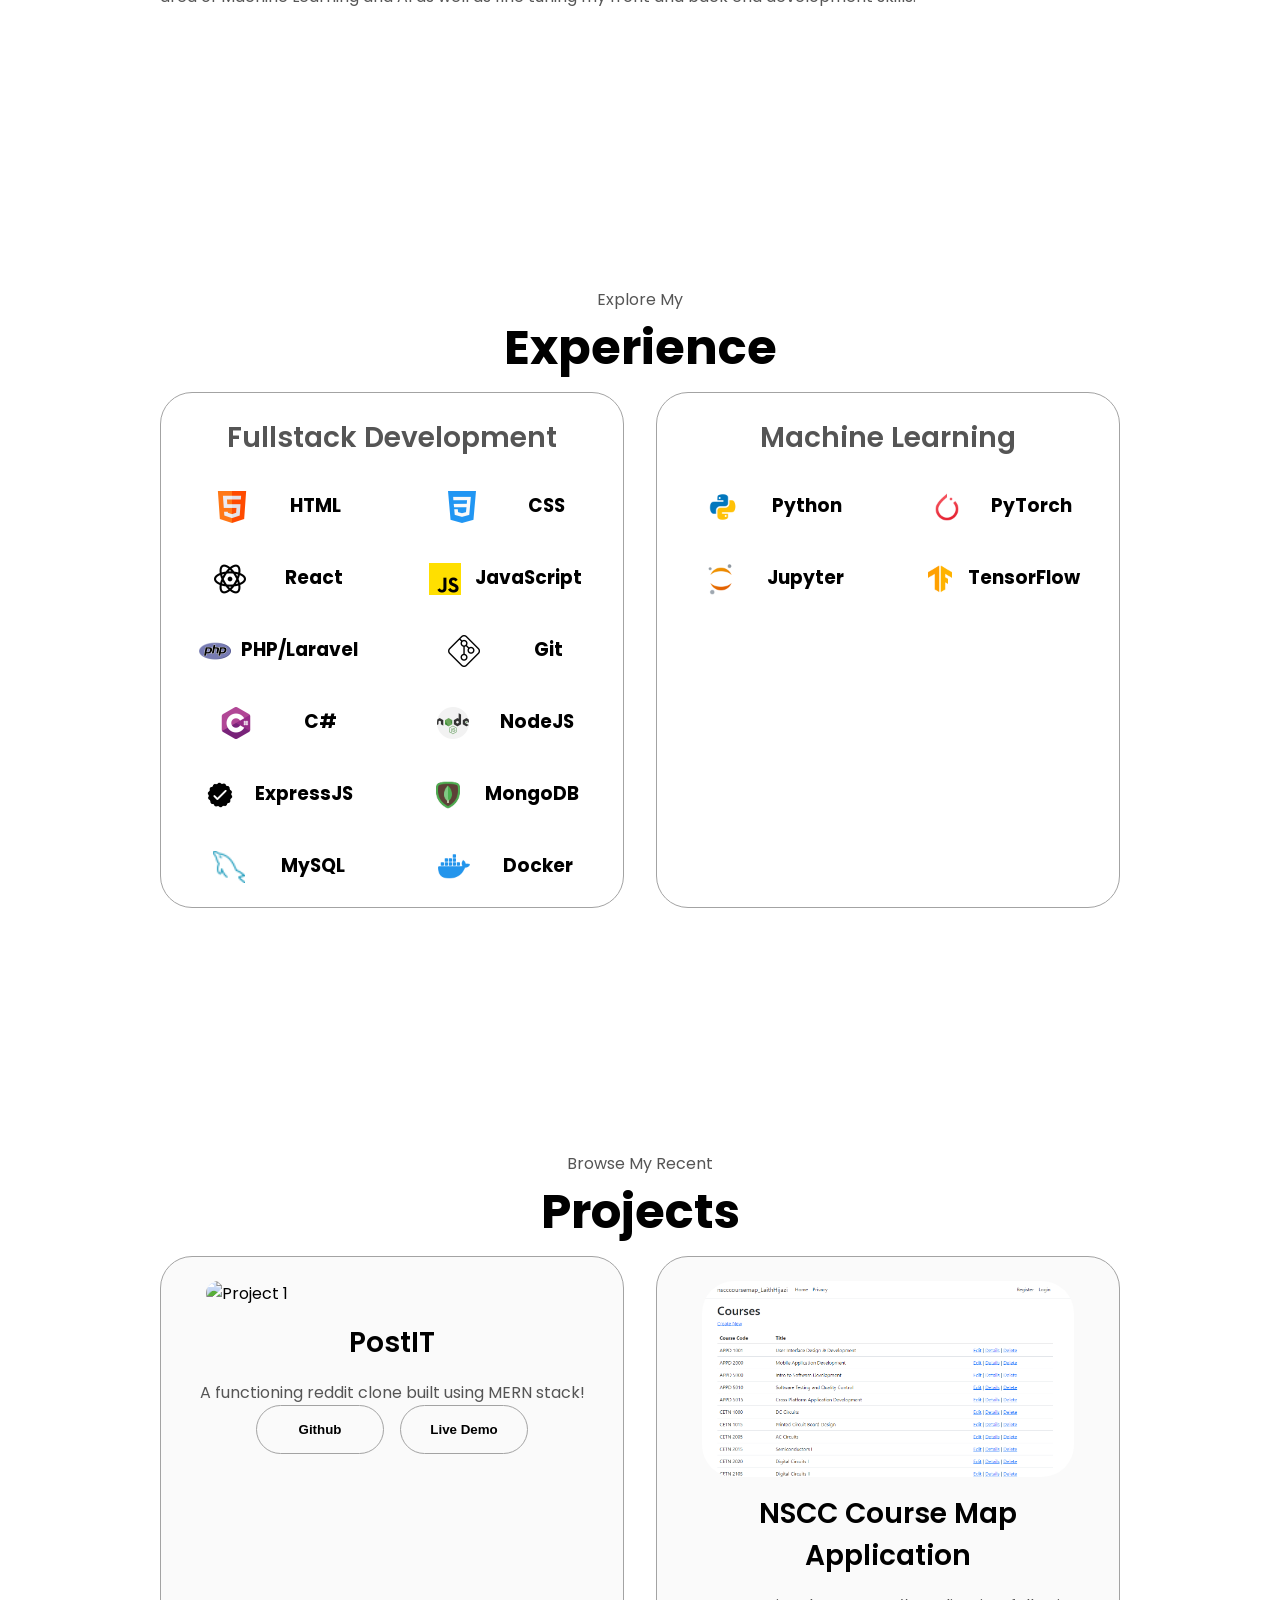
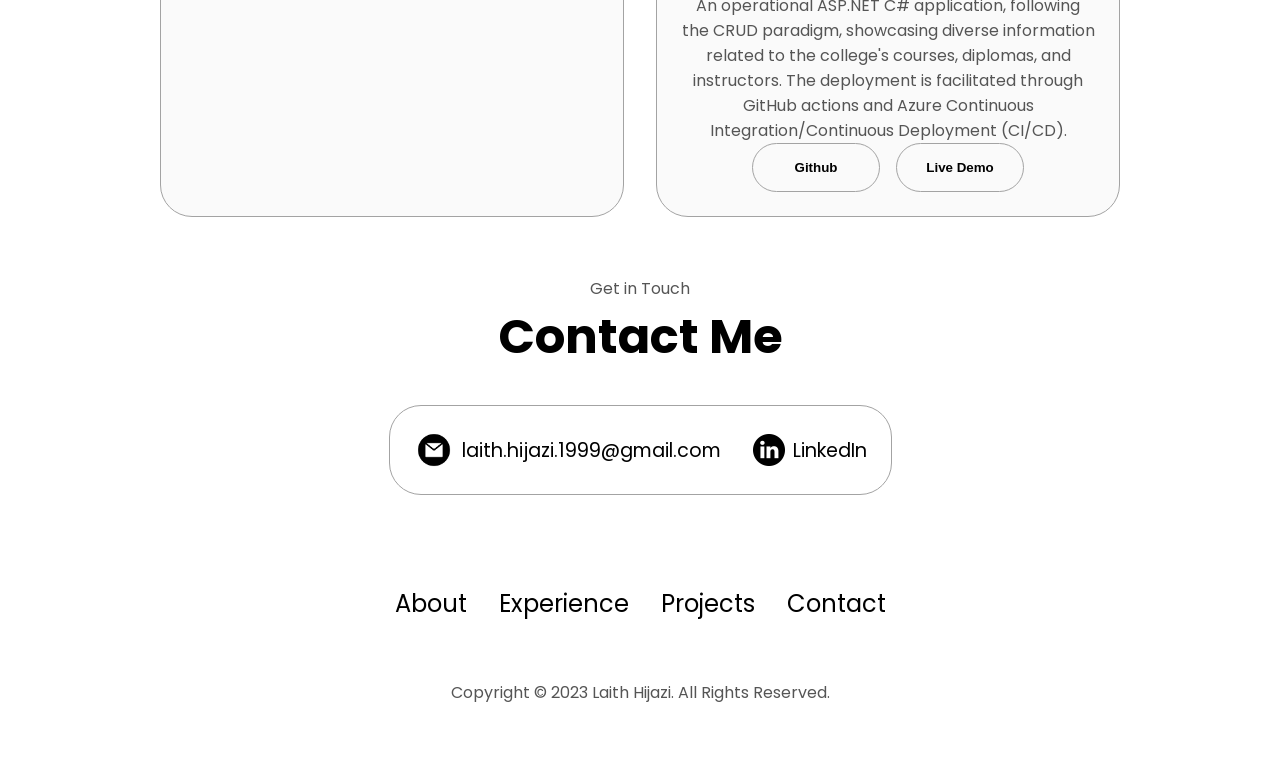
==== commit 37f57568: "Update project image and description" ====
--- a/index.html
+++ b/index.html
@@ -242,16 +242,20 @@
                 </div>
                 <div class="details-container color-container">
                     <div class="article-container">
-                        <img src="./assets/project-2.png" alt="Project 2" class="project-img" />
-                    </div>
-                    <h2 class="experience-sub-title project-title">Buildr (WIP)</h2>
-                    <p> Virtual fitness chatbot that will help answer all of your health and fitness inquiries!</p>
-
+                        <img src="./assets/courses.png" alt="Project 2" class="project-img" />
+                    </div>
+                    <h2 class="experience-sub-title project-title">NSCC Course Map Application</h2>
+                    <p>An operational ASP.NET C# application, following the CRUD paradigm, showcasing diverse
+                        information related to the college's courses, diplomas, and instructors. The deployment is
+                        facilitated through GitHub actions and Azure Continuous Integration/Continuous Deployment
+                        (CI/CD).</p>
                     <div class="btn-container">
-                        <button class="btn btn-color-2 project-btn" onclick="location.href='https://github.com/'">
+                        <button class="btn btn-color-2 project-btn"
+                            onclick="location.href='https://github.com/NSCC-ITC-Winter2024-WEBD3000-700-MCa/nscccoursemap-LaithHijazi'">
                             Github
                         </button>
-                        <button class="btn btn-color-2 project-btn" onclick="location.href='https://github.com/'">
+                        <button class="btn btn-color-2 project-btn"
+                            onclick="location.href='https://w0475011-nscccoursemap.azurewebsites.net/'">
                             Live Demo
                         </button>
                     </div>
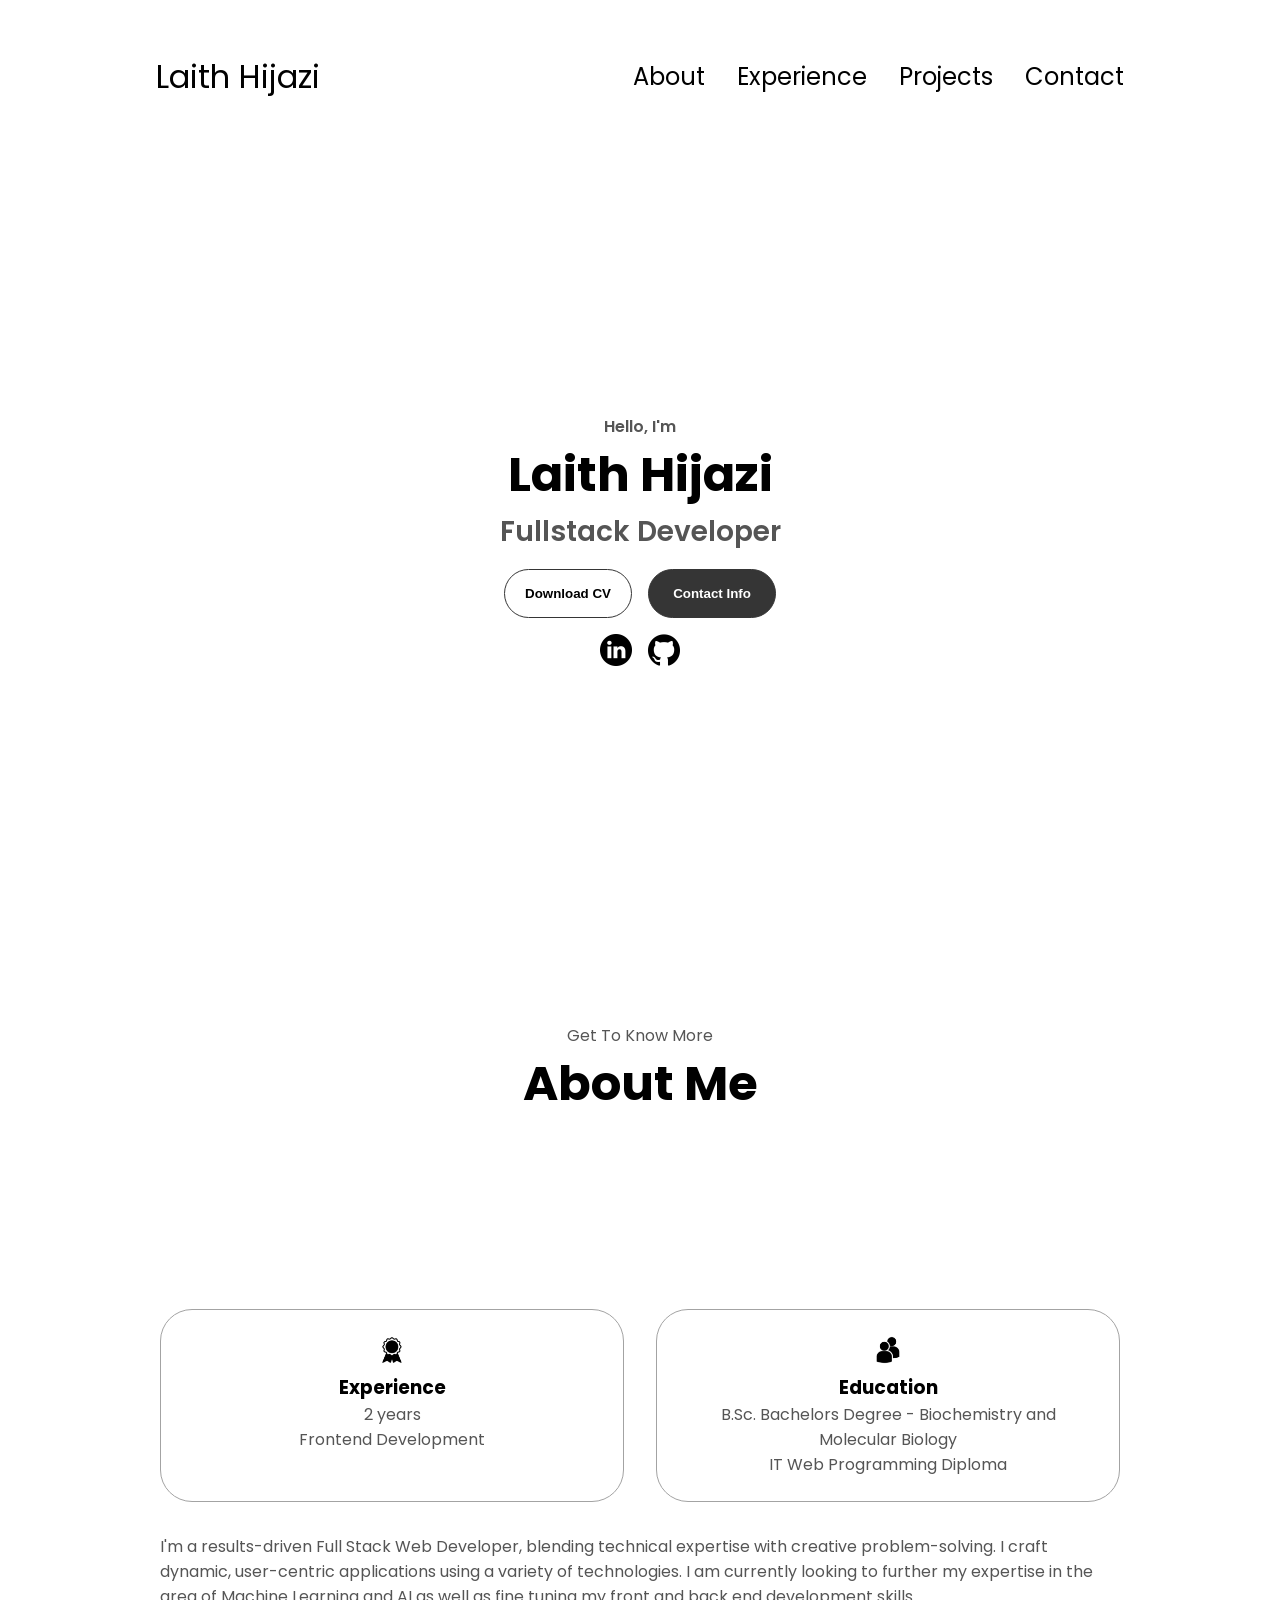
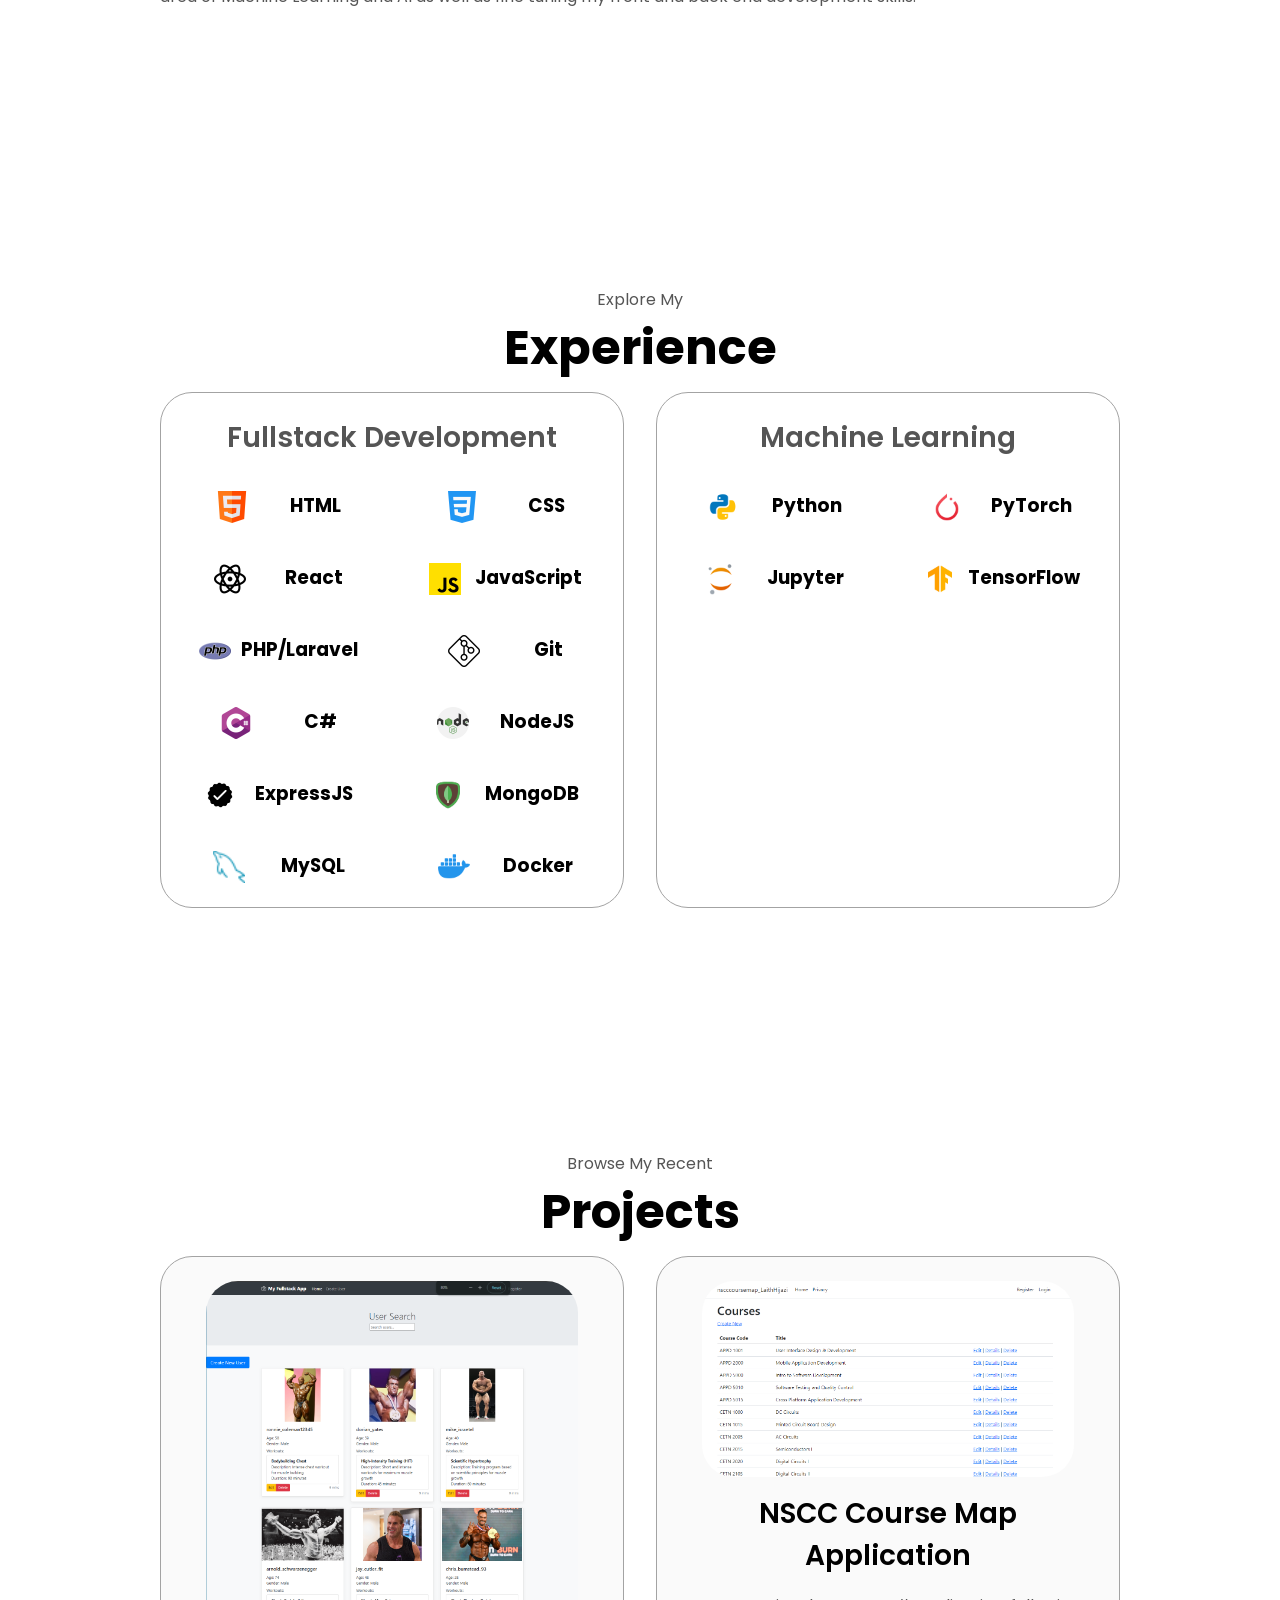
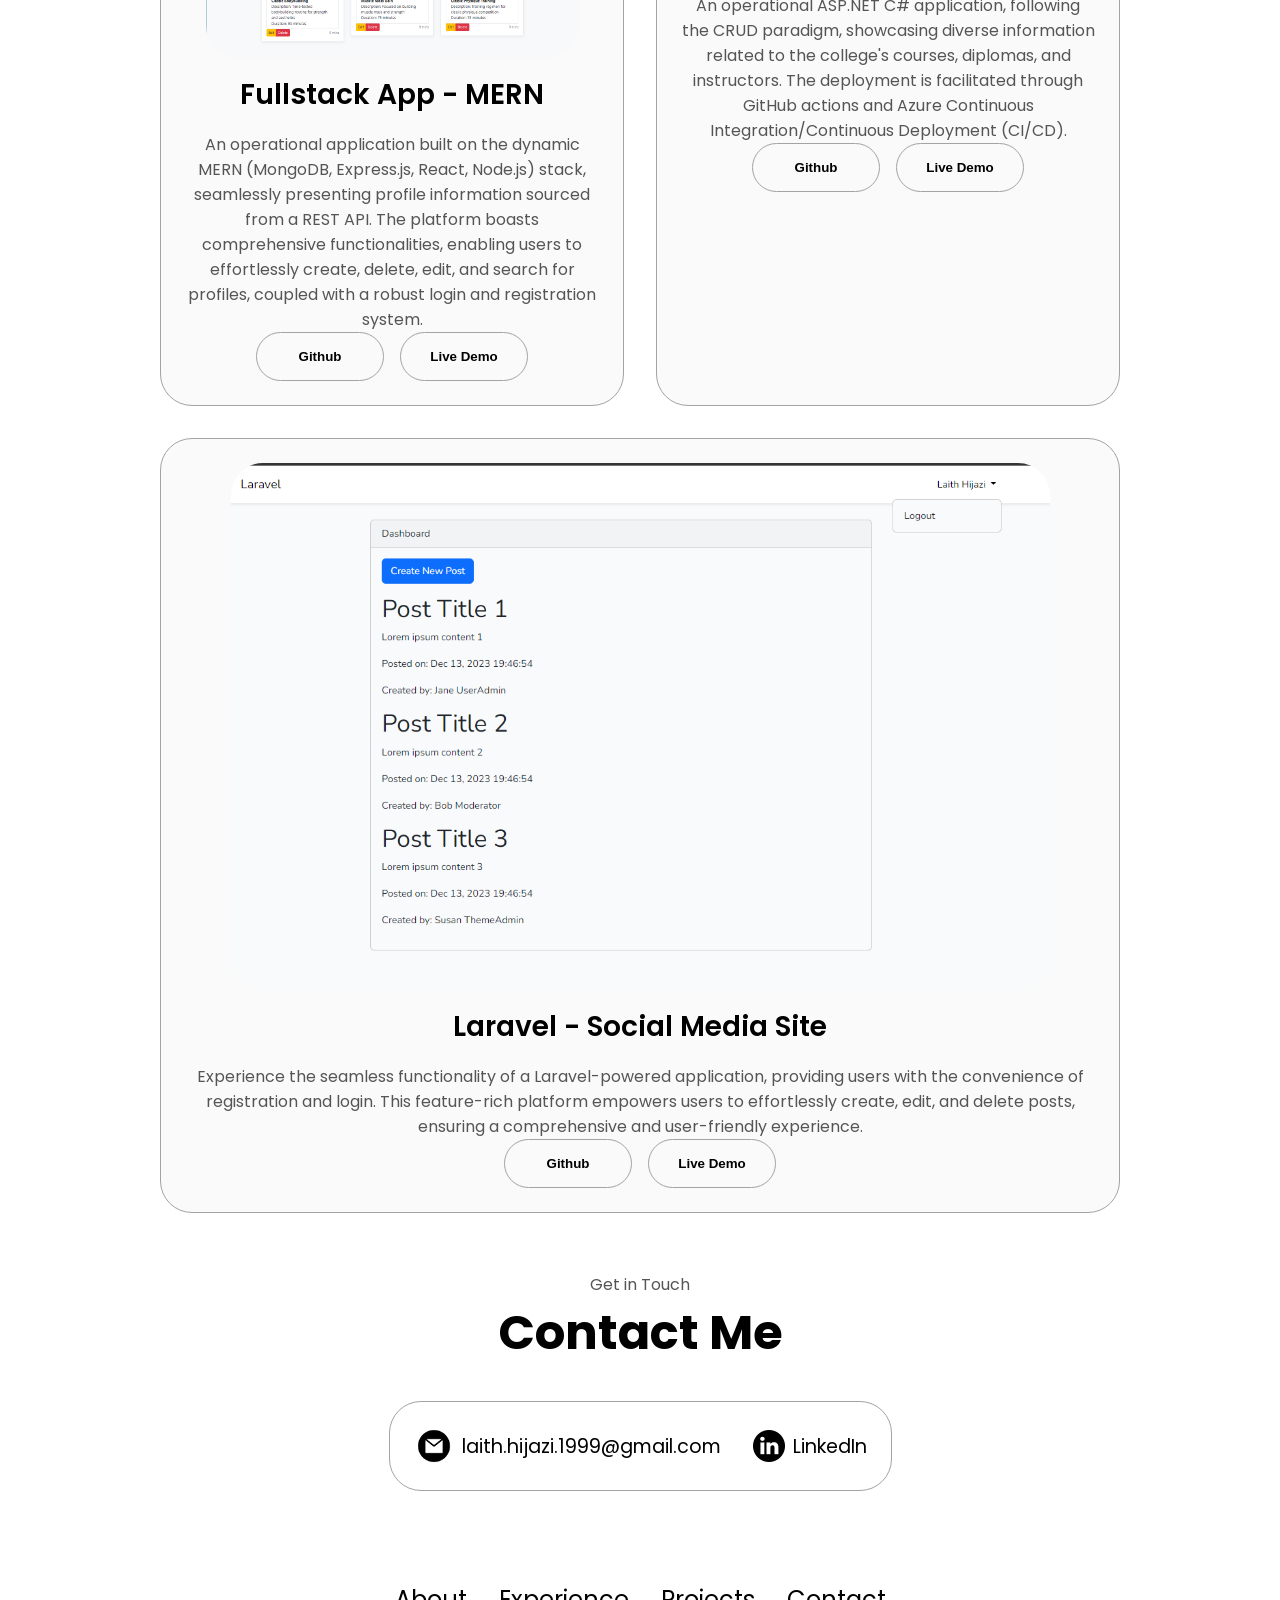
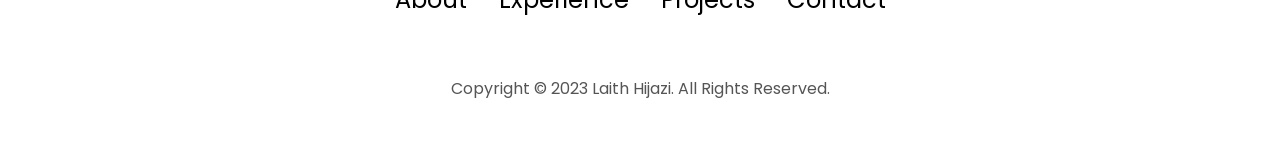
==== commit cde91c65: "Add MERN and Laravel project images and descriptions" ====
--- a/index.html
+++ b/index.html
@@ -227,15 +227,20 @@
             <div class="about-containers">
                 <div class="details-container color-container">
                     <div class="article-container">
-                        <img src="./assets/project-1.png" alt="Project 1" class="project-img" />
-                    </div>
-                    <h2 class="experience-sub-title project-title">PostIT</h2>
-                    <p> A functioning reddit clone built using MERN stack!</p>
+                        <img src="./assets/MERN.png" alt="Project 1" class="project-img" />
+                    </div>
+                    <h2 class="experience-sub-title project-title">Fullstack App - MERN</h2>
+                    <p>An operational application built on the dynamic MERN (MongoDB, Express.js, React, Node.js) stack,
+                        seamlessly presenting profile information sourced from a REST API. The platform boasts
+                        comprehensive functionalities, enabling users to effortlessly create, delete, edit, and search
+                        for profiles, coupled with a robust login and registration system.</p>
                     <div class="btn-container">
-                        <button class="btn btn-color-2 project-btn" onclick="location.href='https://github.com/'">
+                        <button class="btn btn-color-2 project-btn"
+                            onclick="window.open('https://github.com/NSCC-ITC-Fall2023-PROG3017-700-MCa/my-fullstack-app-LaithHijazi' , '_blank')">
                             Github
                         </button>
-                        <button class="btn btn-color-2 project-btn" onclick="location.href='https://github.com/'">
+                        <button class="btn btn-color-2 project-btn"
+                            onclick="window.open('https://w0475011-fullstack.onrender.com/' , '_blank')">
                             Live Demo
                         </button>
                     </div>
@@ -251,29 +256,36 @@
                         (CI/CD).</p>
                     <div class="btn-container">
                         <button class="btn btn-color-2 project-btn"
-                            onclick="location.href='https://github.com/NSCC-ITC-Winter2024-WEBD3000-700-MCa/nscccoursemap-LaithHijazi'">
+                            onclick="window.open('https://github.com/NSCC-ITC-Winter2024-WEBD3000-700-MCa/nscccoursemap-LaithHijazi', '_blank')">
                             Github
                         </button>
                         <button class="btn btn-color-2 project-btn"
-                            onclick="location.href='https://w0475011-nscccoursemap.azurewebsites.net/'">
+                            onclick="window.open('https://w0475011-nscccoursemap.azurewebsites.net/', '_blank')">
                             Live Demo
                         </button>
                     </div>
-                </div>
-                <!-- <div class="details-container color-container">
-                    <div class="article-container">
-                        <img src="./assets/project-3.png" alt="Project 3" class="project-img" />
-                    </div>
-                    <h2 class="experience-sub-title project-title">Project Three</h2>
+
+                </div>
+                <div class="details-container color-container">
+                    <div class="article-container">
+                        <img src="./assets/laravel.png" alt="Project 3" class="project-img" />
+                    </div>
+                    <h2 class="experience-sub-title project-title">Laravel - Social Media Site</h2>
+
+                    <p>Experience the seamless functionality of a Laravel-powered application, providing users with the
+                        convenience of registration and login. This feature-rich platform empowers users to effortlessly
+                        create, edit, and delete posts, ensuring a comprehensive and user-friendly experience.</p>
                     <div class="btn-container">
-                        <button class="btn btn-color-2 project-btn" onclick="location.href='https://github.com/'">
+                        <button class="btn btn-color-2 project-btn"
+                            onclick="window.open('https://github.com/NSCC-ITC-Fall2023-INET2005-700-MCa/finalassignment-LaithHijazi')">
                             Github
                         </button>
-                        <button class="btn btn-color-2 project-btn" onclick="location.href='https://github.com/'">
+                        <button class="btn btn-color-2 project-btn"
+                            onclick="window.open('https://w0475011-finalassignment.onrender.com/register' , '_blank')">
                             Live Demo
                         </button>
                     </div>
-                </div> -->
+                </div>
             </div>
         </div>
     </section>
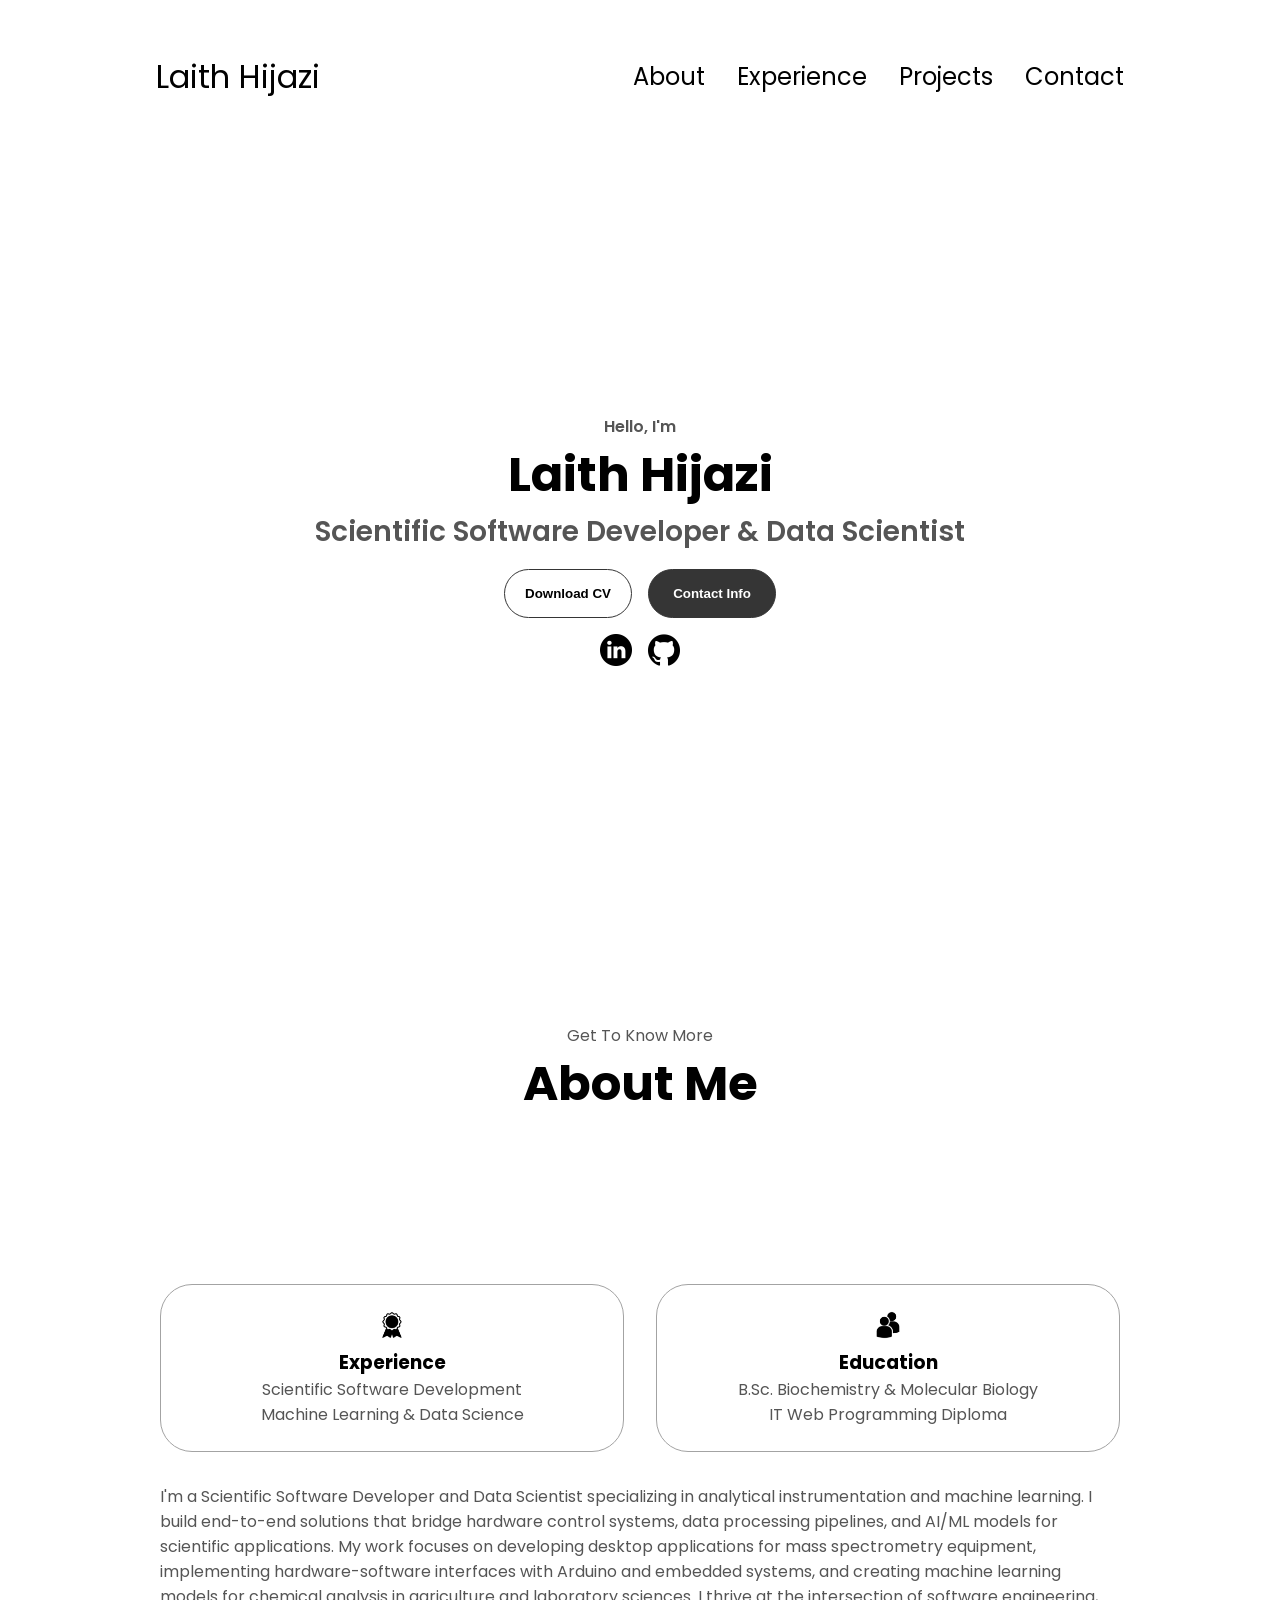
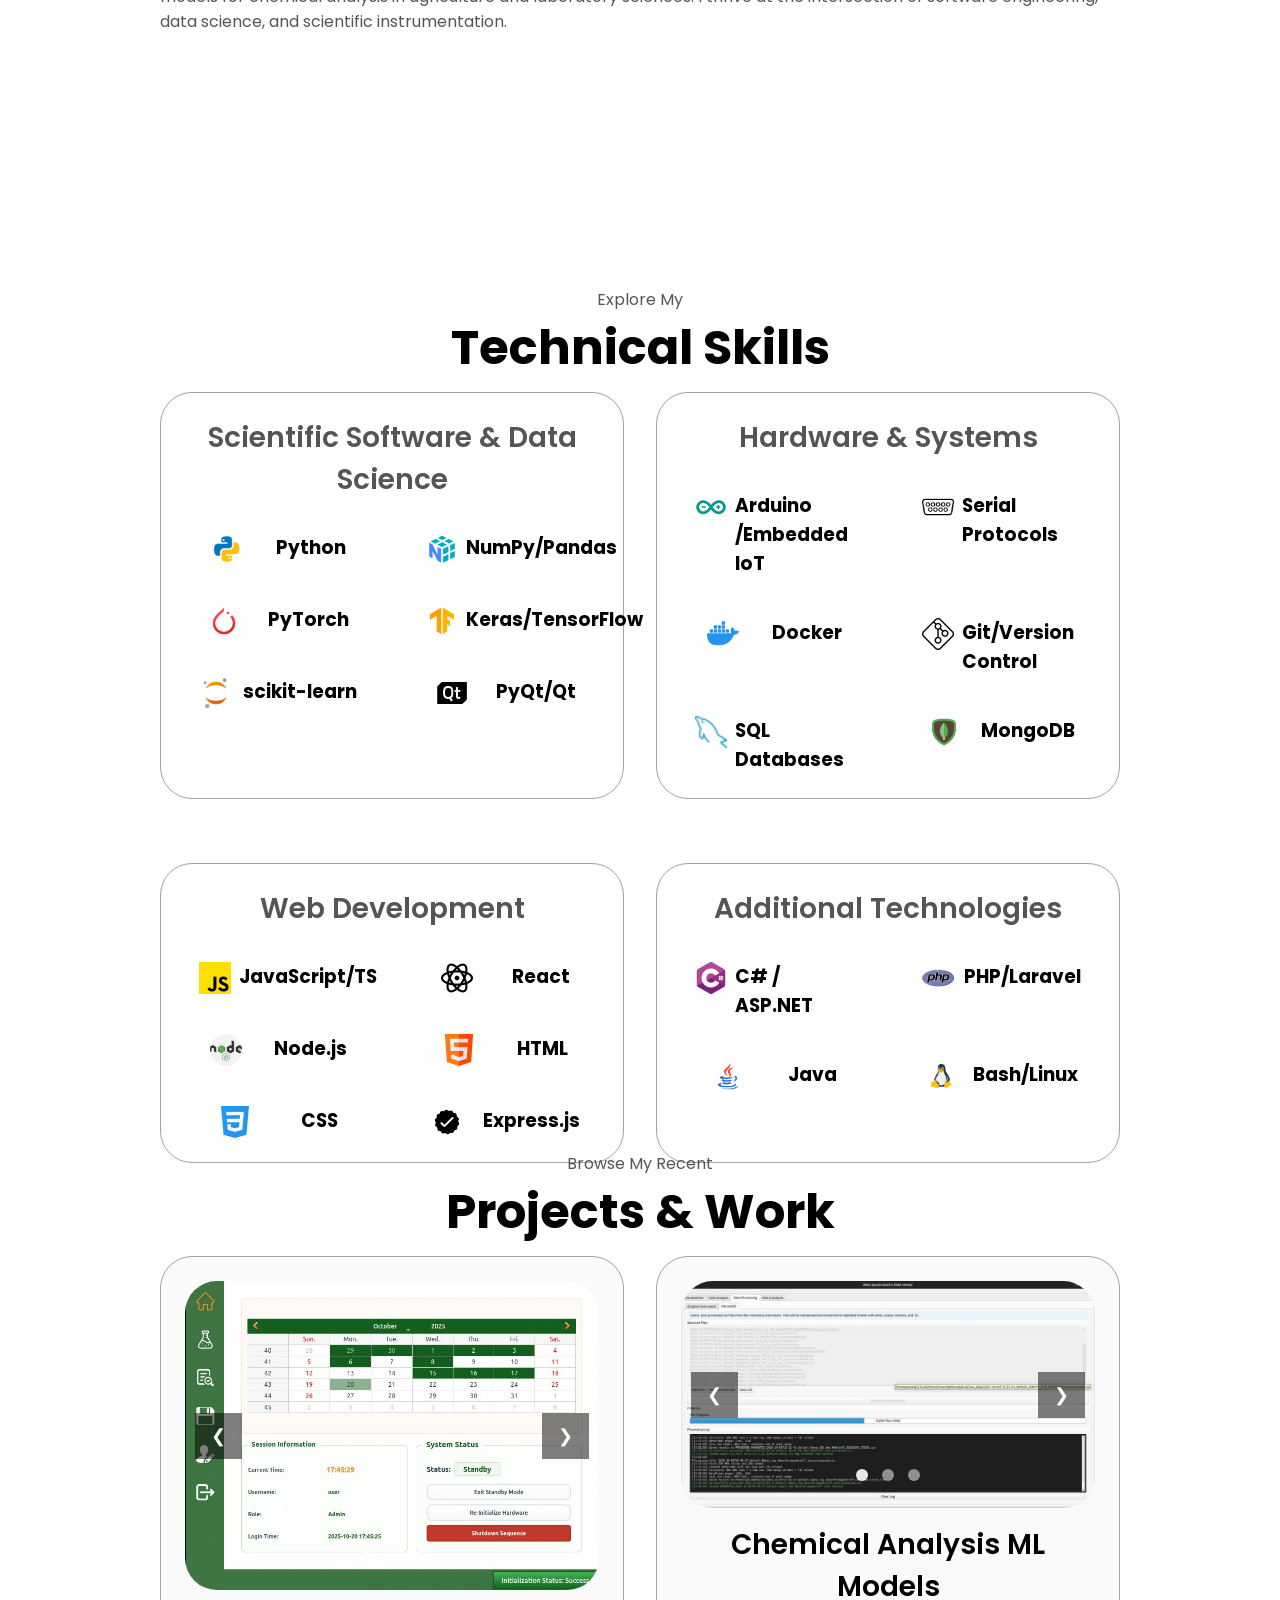
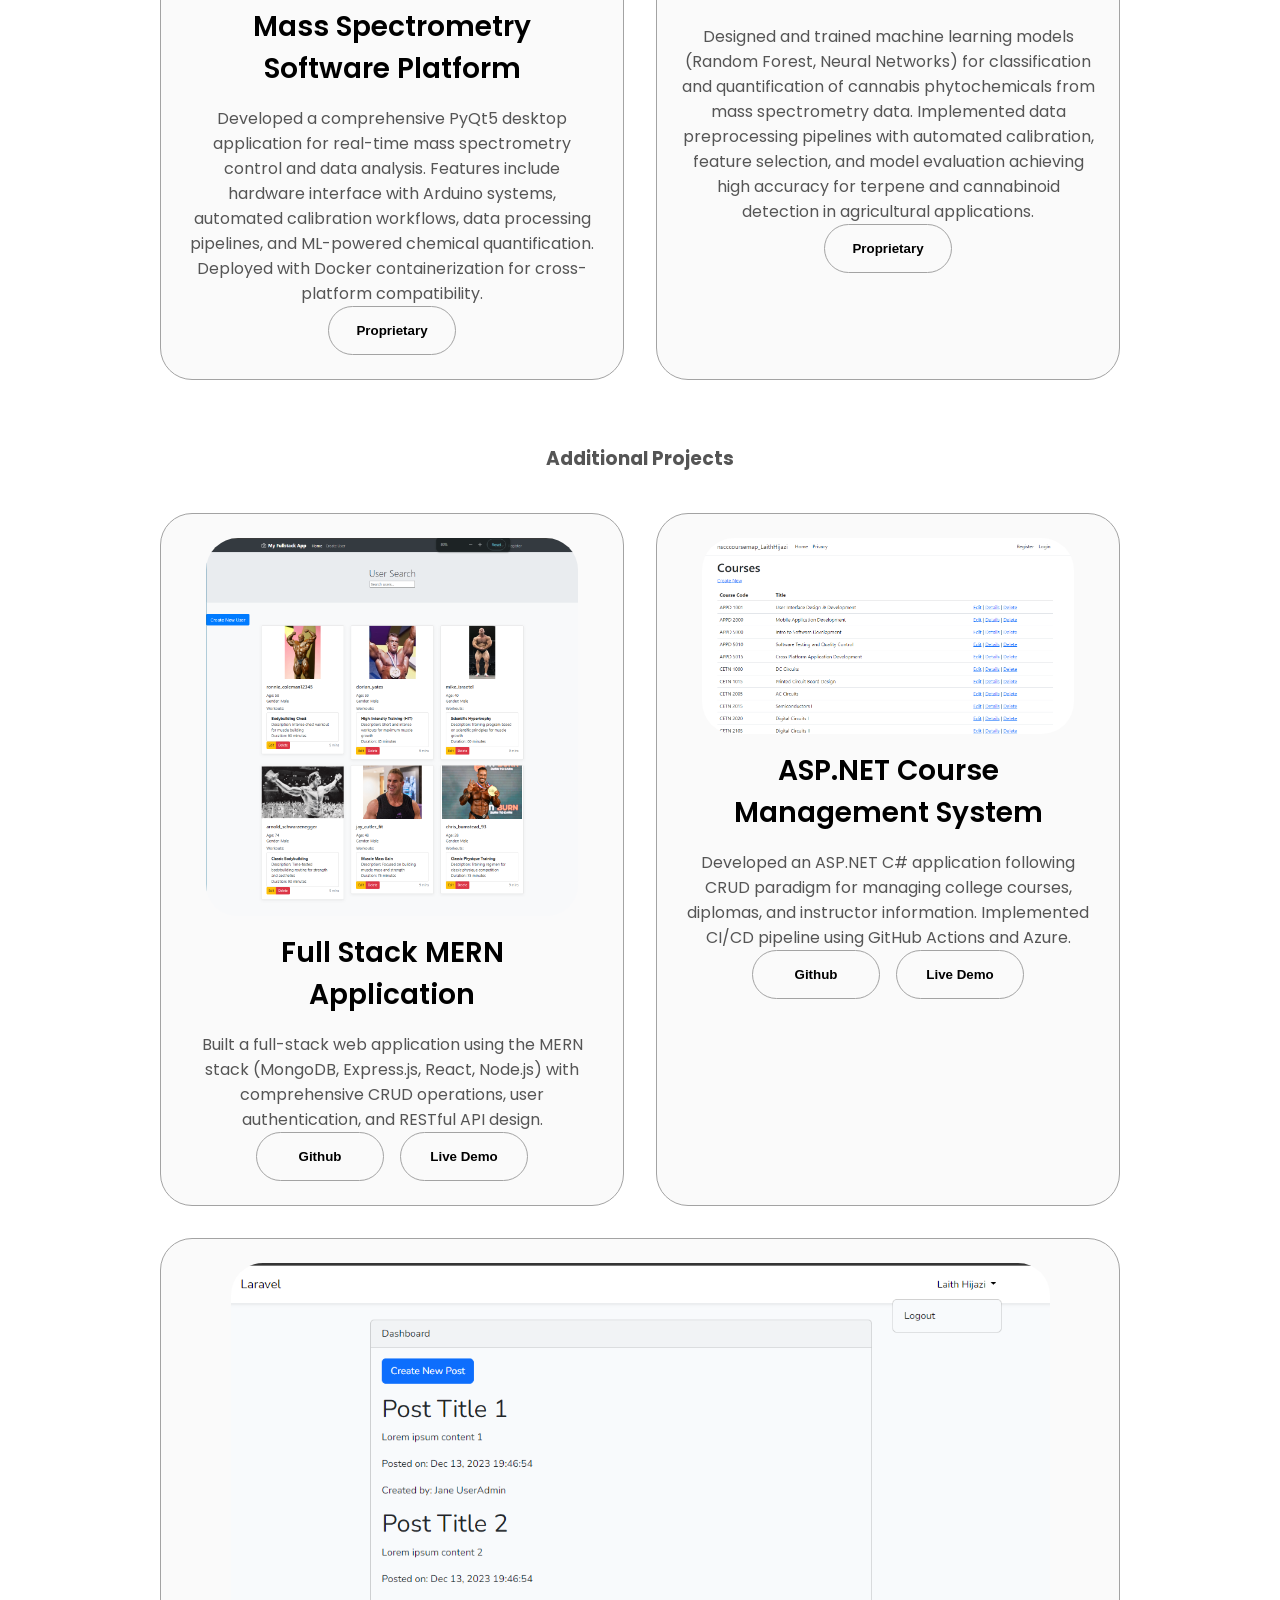
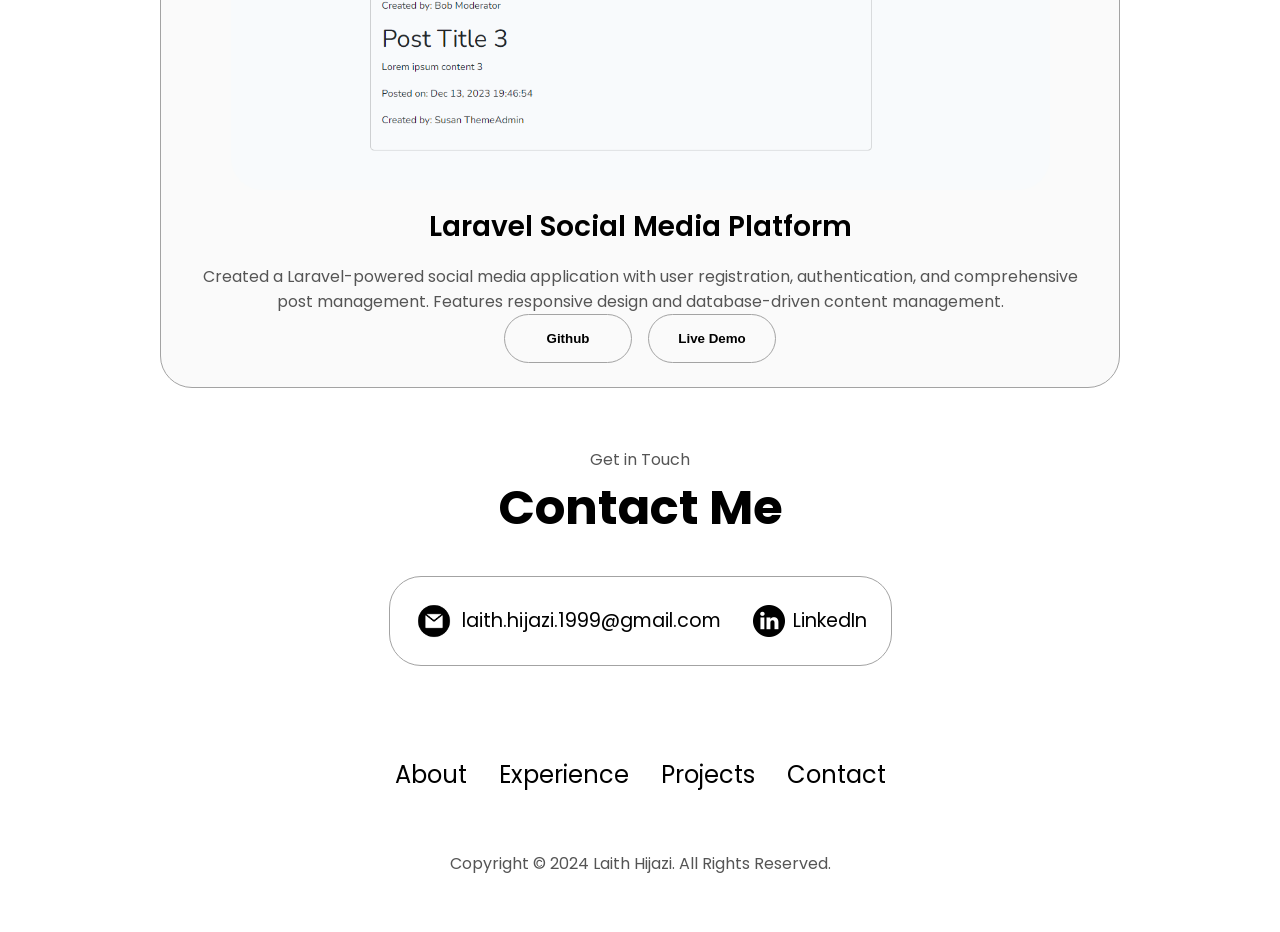
==== commit 5059fb8c: "Updated for 2025" ====
--- a/index.html
+++ b/index.html
@@ -5,7 +5,7 @@
     <meta charset="UTF-8" />
     <meta http-equiv="X-UA-Compatible" content="IE=edge" />
     <meta name="viewport" content="width=device-width, initial-scale=1.0" />
-    <title>My Portfolio</title>
+    <title>Laith Hijazi - Scientific Software Developer & Data Scientist</title>
     <link rel="stylesheet" href="style.css" />
     <link rel="stylesheet" href="mediaqueries.css" />
 </head>
@@ -39,15 +39,12 @@
         </div>
     </nav>
     <section id="profile">
-        <!-- <div class="section__pic-container">
-            <img src="./assets/profile-pic.png" alt="John Doe profile picture" />
-        </div> -->
         <div class="section__text">
             <p class="section__text__p1">Hello, I'm</p>
             <h1 class="title">Laith Hijazi</h1>
-            <p class="section__text__p2">Fullstack Developer</p>
+            <p class="section__text__p2">Scientific Software Developer & Data Scientist</p>
             <div class="btn-container">
-                <button class="btn btn-color-2" onclick="window.open('./assets/LH_Resume_2024 .docx.pdf')">
+                <button class="btn btn-color-2" onclick="window.open('./assets/LH_Resume_2025.pdf')">
                     Download CV
                 </button>
                 <button class="btn btn-color-1" onclick="location.href='./#contact'">
@@ -66,30 +63,32 @@
         <p class="section__text__p1">Get To Know More</p>
         <h1 class="title">About Me</h1>
         <div class="section-container">
-            <!-- <div class="section__pic-container">
-                <img src="./assets/about-pic.png" alt="Profile picture" class="about-pic" />
-            </div> -->
             <div class="about-details-container">
                 <div class="about-containers">
                     <div class="details-container">
                         <img src="./assets/experience.png" alt="Experience icon" class="icon" />
                         <h3>Experience</h3>
-                        <p>2 years <br />Frontend Development</p>
+                        <p>Scientific Software Development<br />Machine Learning & Data Science</p>
                     </div>
                     <div class="details-container">
                         <img src="./assets/education.png" alt="Education icon" class="icon" />
                         <h3>Education</h3>
-                        <p>B.Sc. Bachelors Degree - Biochemistry and Molecular Biology<br />IT Web Programming Diploma
-                        </p>
+                        <p>B.Sc. Biochemistry & Molecular Biology<br />IT Web Programming Diploma</p>
                     </div>
                 </div>
                 <div class="text-container">
                     <p>
-                        I'm a results-driven Full Stack Web Developer, blending technical expertise with creative
-                        problem-solving. I craft dynamic,
-                        user-centric applications using a variety of technologies. I am currently looking to further my
-                        expertise in the area of Machine Learning and AI as well as fine tuning my front and back end
-                        development skills.
+                        I'm a Scientific Software Developer and Data Scientist specializing in analytical
+                        instrumentation and machine learning.
+                        I build end-to-end solutions that bridge hardware control systems, data processing pipelines,
+                        and AI/ML models
+                        for scientific applications. My work focuses on developing desktop applications for mass
+                        spectrometry equipment,
+                        implementing hardware-software interfaces with Arduino and embedded systems, and creating
+                        machine learning models
+                        for chemical analysis in agriculture and laboratory sciences. I thrive at the intersection of
+                        software engineering,
+                        data science, and scientific instrumentation.
                     </p>
                 </div>
             </div>
@@ -97,122 +96,160 @@
     </section>
     <section id="experience">
         <p class="section__text__p1">Explore My</p>
-        <h1 class="title">Experience</h1>
+        <h1 class="title">Technical Skills</h1>
         <div class="experience-details-container">
             <div class="about-containers">
                 <div class="details-container">
-                    <h2 class="experience-sub-title">Fullstack Development</h2>
-                    <div class="article-container">
-                        <article>
-                            <img src="./assets/html.png" alt="Experience icon" class="icon" />
+                    <h2 class="experience-sub-title">Scientific Software & Data Science</h2>
+                    <div class="article-container">
+                        <article>
+                            <img src="./assets/icons8-python-48.png" alt="Python icon" class="icon" />
+                            <div>
+                                <h3>Python</h3>
+                            </div>
+                        </article>
+                        <article>
+                            <img src="./assets/icons8-numpy-48.png" alt="NumPy icon" class="icon" />
+                            <div>
+                                <h3>NumPy/Pandas</h3>
+                            </div>
+                        </article>
+                        <article>
+                            <img src="./assets/icons8-pytorch-48.png" alt="PyTorch icon" class="icon" />
+                            <div>
+                                <h3>PyTorch</h3>
+                            </div>
+                        </article>
+                        <article>
+                            <img src="./assets/icons8-tensorflow-48.png" alt="TensorFlow icon" class="icon" />
+                            <div>
+                                <h3>Keras/TensorFlow</h3>
+                            </div>
+                        </article>
+                        <article>
+                            <img src="./assets/icons8-jupyter-48.png" alt="Jupyter icon" class="icon" />
+                            <div>
+                                <h3>scikit-learn</h3>
+                            </div>
+                        </article>
+                        <article>
+                            <img src="./assets/icons8-qt-50.png" alt="Qt icon" class="icon" />
+                            <div>
+                                <h3>PyQt/Qt</h3>
+                            </div>
+                        </article>
+                    </div>
+                </div>
+                <div class="details-container">
+                    <h2 class="experience-sub-title">Hardware & Systems</h2>
+                    <div class="article-container">
+                        <article>
+                            <img src="./assets/icons8-arduino-48.png" alt="Arduino icon" class="icon" />
+                            <div>
+                                <h3>Arduino
+                                    /Embedded IoT</h3>
+                            </div>
+                        </article>
+                        <article>
+                            <img src="./assets/icons8-rs-232-female-50.png" alt="Serial icon" class="icon" />
+                            <div>
+                                <h3>Serial Protocols</h3>
+                            </div>
+                        </article>
+                        <article>
+                            <img src="./assets/docker.png" alt="Docker icon" class="icon" />
+                            <div>
+                                <h3>Docker</h3>
+                            </div>
+                        </article>
+                        <article>
+                            <img src="./assets/git.png" alt="Git icon" class="icon" />
+                            <div>
+                                <h3>Git/Version Control</h3>
+                            </div>
+                        </article>
+                        <article>
+                            <img src="./assets/mysql.png" alt="SQL icon" class="icon" />
+                            <div>
+                                <h3>SQL Databases</h3>
+                            </div>
+                        </article>
+                        <article>
+                            <img src="./assets/mongodb.png" alt="MongoDB icon" class="icon" />
+                            <div>
+                                <h3>MongoDB</h3>
+                            </div>
+                        </article>
+                    </div>
+                </div>
+            </div>
+            <div class="about-containers" style="margin-top: 2rem;">
+                <div class="details-container">
+                    <h2 class="experience-sub-title">Web Development</h2>
+                    <div class="article-container">
+                        <article>
+                            <img src="./assets/js.png" alt="JavaScript icon" class="icon" />
+                            <div>
+                                <h3>JavaScript/TS</h3>
+                            </div>
+                        </article>
+                        <article>
+                            <img src="./assets/atom.png" alt="React icon" class="icon" />
+                            <div>
+                                <h3>React</h3>
+                            </div>
+                        </article>
+                        <article>
+                            <img src="./assets/nodejs.png" alt="NodeJS icon" class="icon" />
+                            <div>
+                                <h3>Node.js</h3>
+                            </div>
+                        </article>
+                        <article>
+                            <img src="./assets/html.png" alt="HTML icon" class="icon" />
                             <div>
                                 <h3>HTML</h3>
-
-                            </div>
-                        </article>
-                        <article>
-                            <img src="./assets/css-3.png" alt="Experience icon" class="icon" />
+                            </div>
+                        </article>
+                        <article>
+                            <img src="./assets/css-3.png" alt="CSS icon" class="icon" />
                             <div>
                                 <h3>CSS</h3>
-
-                            </div>
-                        </article>
-                        <article>
-                            <img src="./assets/atom.png" alt="Experience icon" class="icon" />
-                            <div>
-                                <h3>React</h3>
-
-                            </div>
-                        </article>
-                        <article>
-                            <img src="./assets/js.png" alt="Experience icon" class="icon" />
-                            <div>
-                                <h3>JavaScript</h3>
-                            </div>
-                        </article>
-                        <article>
-                            <img src="./assets/php.png" alt="Experience icon" class="icon" />
+                            </div>
+                        </article>
+                        <article>
+                            <img src="./assets/checkmark.png" alt="Express icon" class="icon" />
+                            <div>
+                                <h3>Express.js</h3>
+                            </div>
+                        </article>
+                    </div>
+                </div>
+                <div class="details-container">
+                    <h2 class="experience-sub-title">Additional Technologies</h2>
+                    <div class="article-container">
+                        <article>
+                            <img src="./assets/c-sharp.png" alt="C# icon" class="icon" />
+                            <div>
+                                <h3>C# / ASP.NET</h3>
+                            </div>
+                        </article>
+                        <article>
+                            <img src="./assets/php.png" alt="PHP icon" class="icon" />
                             <div>
                                 <h3>PHP/Laravel</h3>
-
-                            </div>
-                        </article>
-                        <article>
-                            <img src="./assets/git.png" alt="Experience icon" class="icon" />
-                            <div>
-                                <h3>Git</h3>
-
-                            </div>
-                        </article>
-                        <article>
-                            <img src="./assets/c-sharp.png" alt="Experience icon" class="icon" />
-                            <div>
-                                <h3>C#</h3>
-
-                            </div>
-                        </article>
-                        <article>
-                            <img src="./assets/nodejs.png" alt="Experience icon" class="icon" />
-                            <div>
-                                <h3>NodeJS</h3>
-
-                            </div>
-                        </article>
-                        <article>
-                            <img src="./assets/checkmark.png" alt="Experience icon" class="icon" />
-                            <div>
-                                <h3>ExpressJS</h3>
-
-                            </div>
-                        </article>
-                        <article>
-                            <img src="./assets/mongodb.png" alt="Experience icon" class="icon" />
-                            <div>
-                                <h3>MongoDB</h3>
-
-                            </div>
-                        </article>
-                        <article>
-                            <img src="./assets/mysql.png" alt="Experience icon" class="icon" />
-                            <div>
-                                <h3>MySQL</h3>
-
-                            </div>
-                        </article>
-                        <article>
-                            <img src="./assets/docker.png" alt="Experience icon" class="icon" />
-                            <div>
-                                <h3>Docker</h3>
-
-                            </div>
-                        </article>
-                    </div>
-                </div>
-                <div class="details-container">
-                    <h2 class="experience-sub-title">Machine Learning</h2>
-                    <div class="article-container">
-                        <article>
-                            <img src="./assets/icons8-python-48.png" alt="Experience icon" class="icon" />
-                            <div>
-                                <h3>Python</h3>
-                            </div>
-                        </article>
-                        <article>
-                            <img src="./assets/icons8-pytorch-48.png" alt="Experience icon" class="icon" />
-                            <div>
-                                <h3>PyTorch</h3>
-                            </div>
-                        </article>
-                        <article>
-                            <img src="./assets/icons8-jupyter-48.png" alt="Experience icon" class="icon" />
-                            <div>
-                                <h3>Jupyter</h3>
-                            </div>
-                        </article>
-                        <article>
-                            <img src="./assets/icons8-tensorflow-48.png" alt="Experience icon" class="icon" />
-                            <div>
-                                <h3>TensorFlow</h3>
+                            </div>
+                        </article>
+                        <article>
+                            <img src="./assets/icons8-java-48.png" alt="Java icon" class="icon" />
+                            <div>
+                                <h3>Java</h3>
+                            </div>
+                        </article>
+                        <article>
+                            <img src="./assets/icons8-linux-48.png" alt="Linux icon" class="icon" />
+                            <div>
+                                <h3>Bash/Linux</h3>
                             </div>
                         </article>
                     </div>
@@ -222,38 +259,97 @@
     </section>
     <section id="projects">
         <p class="section__text__p1">Browse My Recent</p>
-        <h1 class="title">Projects</h1>
+        <h1 class="title">Projects & Work</h1>
         <div class="experience-details-container">
             <div class="about-containers">
                 <div class="details-container color-container">
-                    <div class="article-container">
-                        <img src="./assets/MERN.png" alt="Project 1" class="project-img" />
-                    </div>
-                    <h2 class="experience-sub-title project-title">Fullstack App - MERN</h2>
-                    <p>An operational application built on the dynamic MERN (MongoDB, Express.js, React, Node.js) stack,
-                        seamlessly presenting profile information sourced from a REST API. The platform boasts
-                        comprehensive functionalities, enabling users to effortlessly create, delete, edit, and search
-                        for profiles, coupled with a robust login and registration system.</p>
+                    <div class="article-container project-carousel">
+                        <img src="./assets/cannana1.jpg" alt="Mass Spec Software - Main Interface"
+                            class="project-img active-slide" />
+                        <img src="./assets/cannana2.jpg" alt="Mass Spec Software - Control Panel" class="project-img" />
+                        <img src="./assets/cannana3.jpg" alt="Mass Spec Software - Data Analysis" class="project-img" />
+                        <button class="carousel-btn prev-btn" onclick="changeSlide(this, -1)">&#10094;</button>
+                        <button class="carousel-btn next-btn" onclick="changeSlide(this, 1)">&#10095;</button>
+                        <div class="carousel-dots">
+                            <span class="dot active-dot" onclick="currentSlide(this, 0)"></span>
+                            <span class="dot" onclick="currentSlide(this, 1)"></span>
+                            <span class="dot" onclick="currentSlide(this, 2)"></span>
+                        </div>
+                    </div>
+                    <h2 class="experience-sub-title project-title">Mass Spectrometry Software Platform</h2>
+                    <p>Developed a comprehensive PyQt5 desktop application for real-time mass spectrometry control and
+                        data analysis.
+                        Features include hardware interface with Arduino systems, automated calibration workflows, data
+                        processing
+                        pipelines, and ML-powered chemical quantification. Deployed with Docker containerization for
+                        cross-platform
+                        compatibility.</p>
                     <div class="btn-container">
-                        <button class="btn btn-color-2 project-btn"
-                            onclick="window.open('https://github.com/NSCC-ITC-Fall2023-PROG3017-700-MCa/my-fullstack-app-LaithHijazi' , '_blank')">
+                        <button class="btn btn-color-2 project-btn" disabled>
+                            Proprietary
+                        </button>
+                    </div>
+                </div>
+                <div class="details-container color-container">
+                    <div class="article-container project-carousel">
+                        <img src="./assets/spectra1.jpg" alt="ML Analysis - Spectral Data"
+                            class="project-img active-slide" />
+                        <img src="./assets/spectra2.jpg" alt="ML Analysis - Model Results" class="project-img" />
+                        <img src="./assets/spectra3.jpg" alt="ML Analysis - Data Visualization" class="project-img" />
+                        <button class="carousel-btn prev-btn" onclick="changeSlide(this, -1)">&#10094;</button>
+                        <button class="carousel-btn next-btn" onclick="changeSlide(this, 1)">&#10095;</button>
+                        <div class="carousel-dots">
+                            <span class="dot active-dot" onclick="currentSlide(this, 0)"></span>
+                            <span class="dot" onclick="currentSlide(this, 1)"></span>
+                            <span class="dot" onclick="currentSlide(this, 2)"></span>
+                        </div>
+                    </div>
+                    <h2 class="experience-sub-title project-title">Chemical Analysis ML Models</h2>
+                    <p>Designed and trained machine learning models (Random Forest, Neural Networks) for classification
+                        and
+                        quantification of cannabis phytochemicals from mass spectrometry data. Implemented data
+                        preprocessing
+                        pipelines with automated calibration, feature selection, and model evaluation achieving high
+                        accuracy
+                        for terpene and cannabinoid detection in agricultural applications.</p>
+                    <div class="btn-container">
+                        <button class="btn btn-color-2 project-btn" disabled>
+                            Proprietary
+                        </button>
+                    </div>
+                </div>
+            </div>
+        </div>
+        <div class="experience-details-container" style="margin-top: 2rem;">
+            <h3 style="text-align: center; margin-bottom: 2rem; color: #555;">Additional Projects</h3>
+            <div class="about-containers">
+                <div class="details-container color-container">
+                    <div class="article-container">
+                        <img src="./assets/MERN.png" alt="MERN Project" class="project-img" />
+                    </div>
+                    <h2 class="experience-sub-title project-title">Full Stack MERN Application</h2>
+                    <p>Built a full-stack web application using the MERN stack (MongoDB, Express.js, React, Node.js)
+                        with
+                        comprehensive CRUD operations, user authentication, and RESTful API design.</p>
+                    <div class="btn-container">
+                        <button class="btn btn-color-2 project-btn"
+                            onclick="window.open('https://github.com/NSCC-ITC-Fall2023-PROG3017-700-MCa/my-fullstack-app-LaithHijazi', '_blank')">
                             Github
                         </button>
                         <button class="btn btn-color-2 project-btn"
-                            onclick="window.open('https://w0475011-fullstack.onrender.com/' , '_blank')">
+                            onclick="window.open('https://w0475011-fullstack.onrender.com/', '_blank')">
                             Live Demo
                         </button>
                     </div>
                 </div>
                 <div class="details-container color-container">
                     <div class="article-container">
-                        <img src="./assets/courses.png" alt="Project 2" class="project-img" />
-                    </div>
-                    <h2 class="experience-sub-title project-title">NSCC Course Map Application</h2>
-                    <p>An operational ASP.NET C# application, following the CRUD paradigm, showcasing diverse
-                        information related to the college's courses, diplomas, and instructors. The deployment is
-                        facilitated through GitHub actions and Azure Continuous Integration/Continuous Deployment
-                        (CI/CD).</p>
+                        <img src="./assets/courses.png" alt="ASP.NET Project" class="project-img" />
+                    </div>
+                    <h2 class="experience-sub-title project-title">ASP.NET Course Management System</h2>
+                    <p>Developed an ASP.NET C# application following CRUD paradigm for managing college courses,
+                        diplomas,
+                        and instructor information. Implemented CI/CD pipeline using GitHub Actions and Azure.</p>
                     <div class="btn-container">
                         <button class="btn btn-color-2 project-btn"
                             onclick="window.open('https://github.com/NSCC-ITC-Winter2024-WEBD3000-700-MCa/nscccoursemap-LaithHijazi', '_blank')">
@@ -264,24 +360,22 @@
                             Live Demo
                         </button>
                     </div>
-
                 </div>
                 <div class="details-container color-container">
                     <div class="article-container">
-                        <img src="./assets/laravel.png" alt="Project 3" class="project-img" />
-                    </div>
-                    <h2 class="experience-sub-title project-title">Laravel - Social Media Site</h2>
-
-                    <p>Experience the seamless functionality of a Laravel-powered application, providing users with the
-                        convenience of registration and login. This feature-rich platform empowers users to effortlessly
-                        create, edit, and delete posts, ensuring a comprehensive and user-friendly experience.</p>
+                        <img src="./assets/laravel.png" alt="Laravel Project" class="project-img" />
+                    </div>
+                    <h2 class="experience-sub-title project-title">Laravel Social Media Platform</h2>
+                    <p>Created a Laravel-powered social media application with user registration, authentication, and
+                        comprehensive post management. Features responsive design and database-driven content
+                        management.</p>
                     <div class="btn-container">
                         <button class="btn btn-color-2 project-btn"
-                            onclick="window.open('https://github.com/NSCC-ITC-Fall2023-INET2005-700-MCa/finalassignment-LaithHijazi')">
+                            onclick="window.open('https://github.com/NSCC-ITC-Fall2023-INET2005-700-MCa/finalassignment-LaithHijazi', '_blank')">
                             Github
                         </button>
                         <button class="btn btn-color-2 project-btn"
-                            onclick="window.open('https://w0475011-finalassignment.onrender.com/register' , '_blank')">
+                            onclick="window.open('https://w0475011-finalassignment.onrender.com/register', '_blank')">
                             Live Demo
                         </button>
                     </div>
@@ -314,7 +408,7 @@
                 </ul>
             </div>
         </nav>
-        <p>Copyright &#169; 2023 Laith Hijazi. All Rights Reserved.</p>
+        <p>Copyright &#169; 2024 Laith Hijazi. All Rights Reserved.</p>
     </footer>
     <script src="script.js"></script>
 </body>
--- a/style.css
+++ b/style.css
@@ -430,3 +430,70 @@
 footer p {
   text-align: center;
 }
+
+/* Project Carousel Styles */
+.project-carousel {
+  position: relative;
+  width: 100%;
+  overflow: hidden;
+}
+
+.project-carousel .project-img {
+  display: none;
+  width: 100%;
+  height: auto;
+}
+
+.project-carousel .project-img.active-slide {
+  display: block;
+}
+
+.carousel-btn {
+  position: absolute;
+  top: 50%;
+  transform: translateY(-50%);
+  background-color: rgba(0, 0, 0, 0.5);
+  color: white;
+  border: none;
+  padding: 12px 16px;
+  cursor: pointer;
+  font-size: 18px;
+  transition: background-color 0.3s;
+  z-index: 10;
+}
+
+.carousel-btn:hover {
+  background-color: rgba(0, 0, 0, 0.8);
+}
+
+.prev-btn {
+  left: 10px;
+}
+
+.next-btn {
+  right: 10px;
+}
+
+.carousel-dots {
+  text-align: center;
+  padding: 10px 0;
+  position: absolute;
+  bottom: 10px;
+  width: 100%;
+}
+
+.dot {
+  height: 12px;
+  width: 12px;
+  margin: 0 5px;
+  background-color: rgba(255, 255, 255, 0.5);
+  border-radius: 50%;
+  display: inline-block;
+  cursor: pointer;
+  transition: background-color 0.3s;
+}
+
+.dot:hover,
+.dot.active-dot {
+  background-color: rgba(255, 255, 255, 0.9);
+}
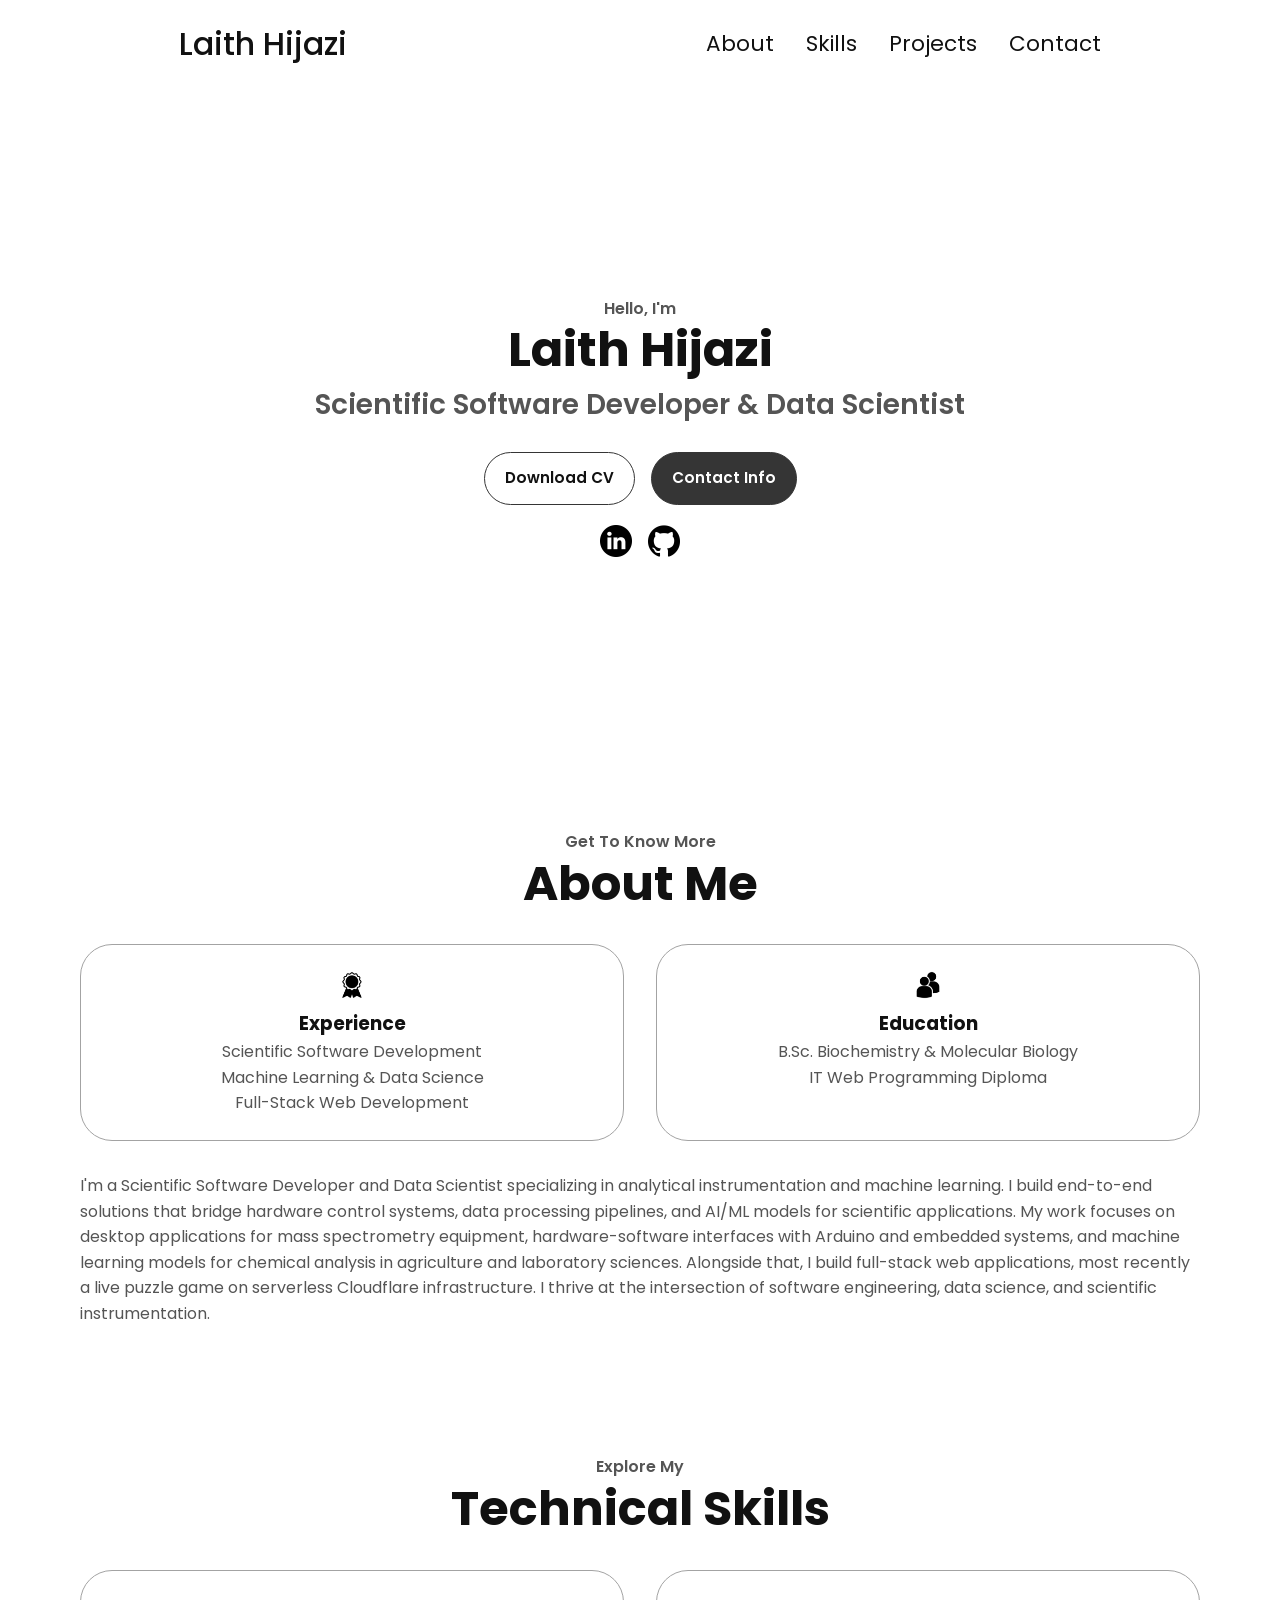
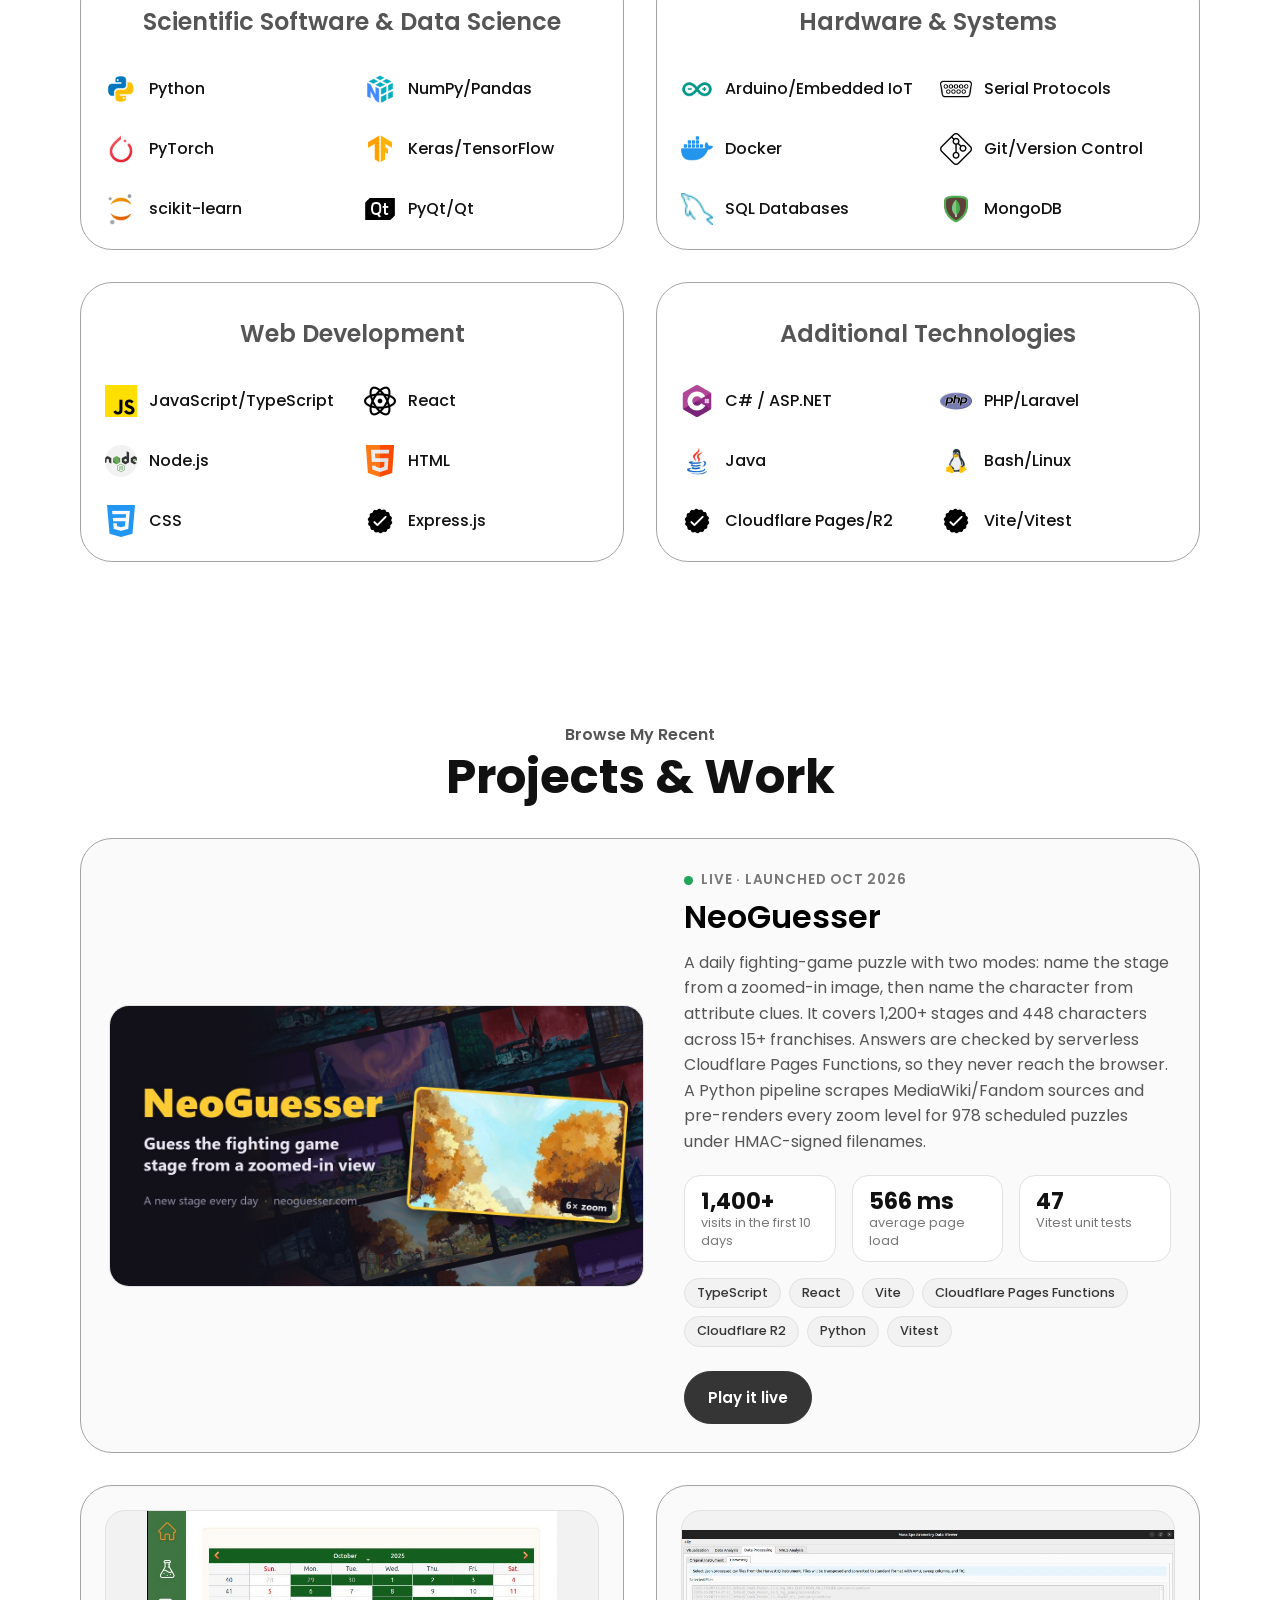
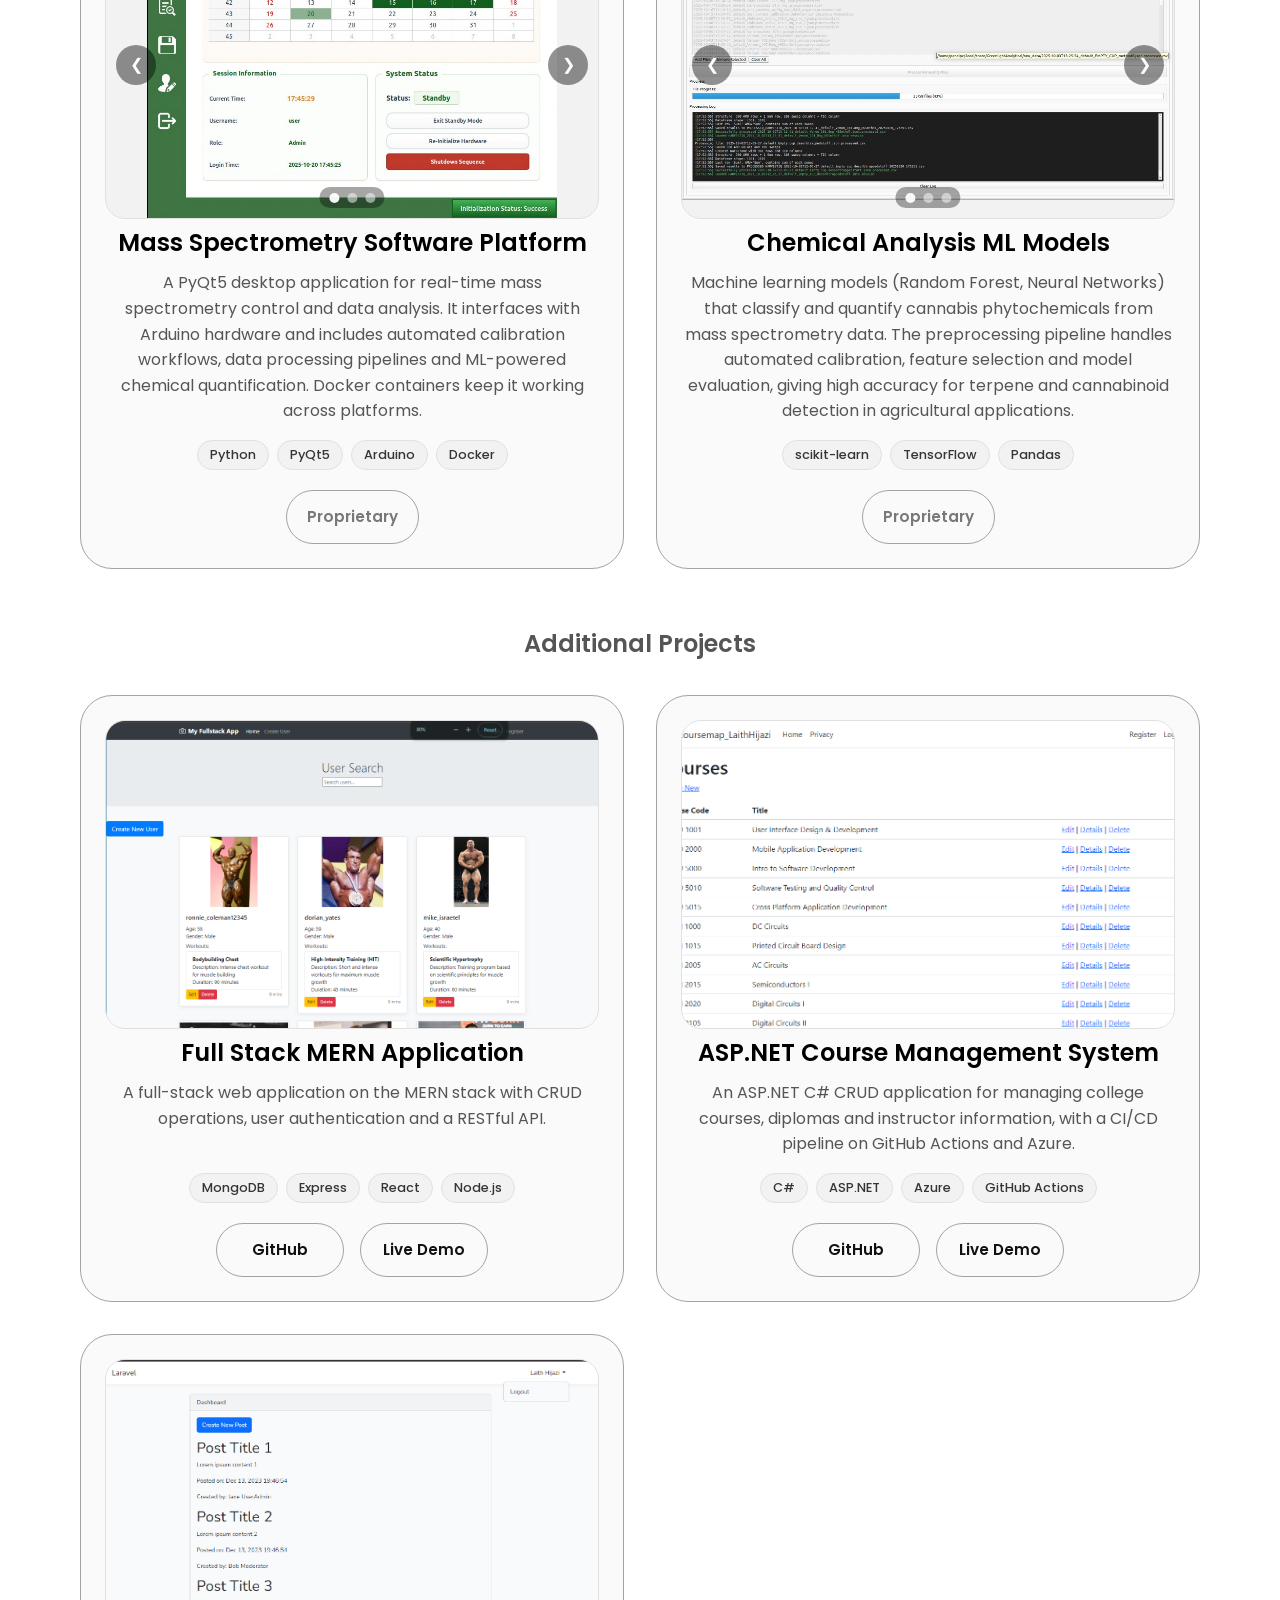
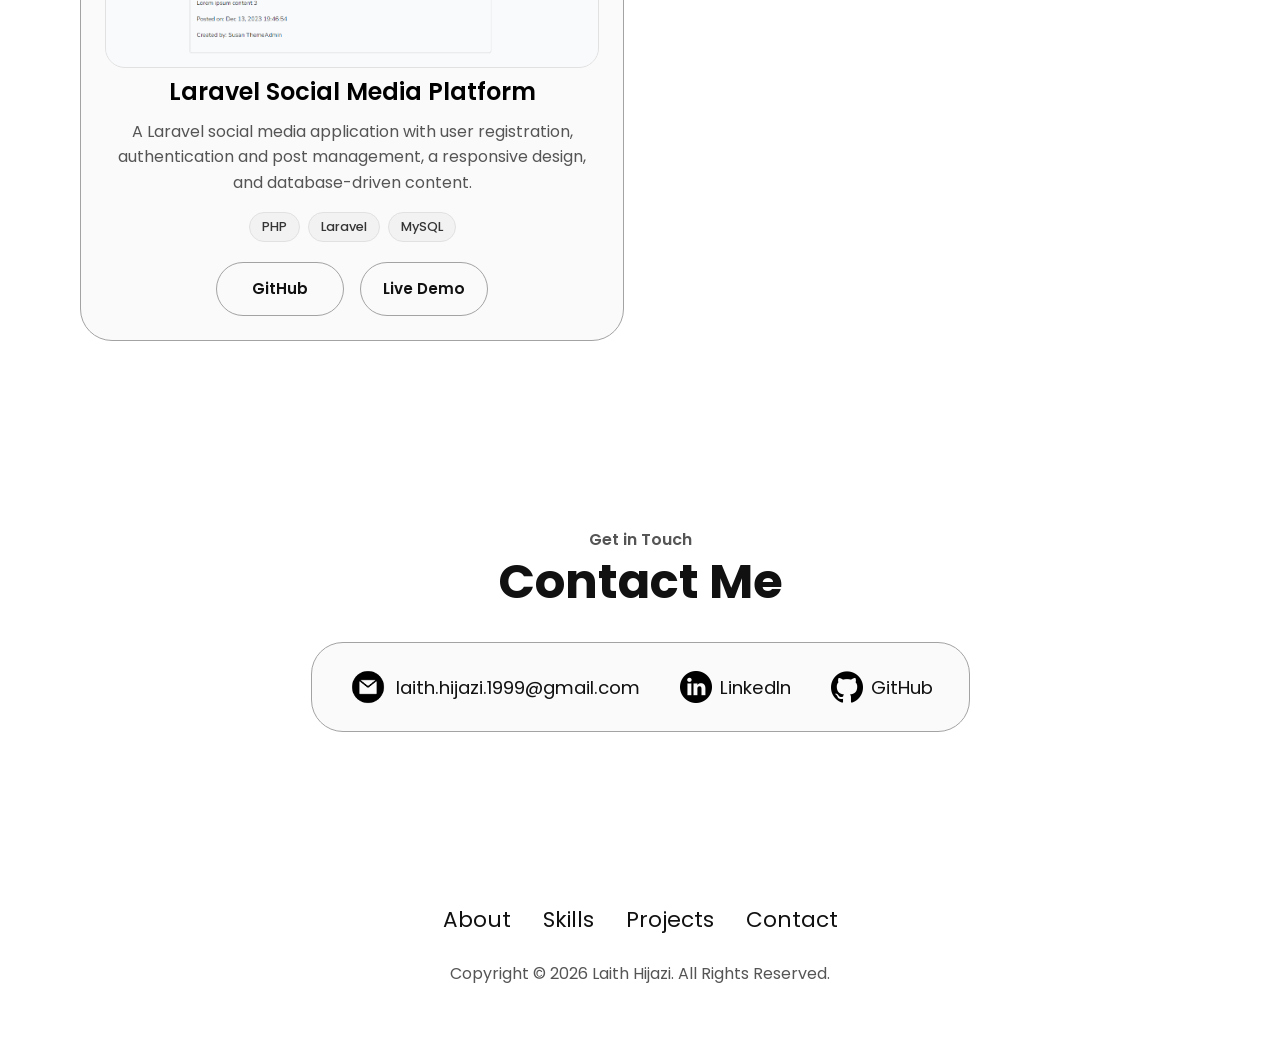
==== commit f0587b90: "Add NeoGuesser project and refresh the site - Feature NeoGuesser in Projects with stats, tech tags a" ====
--- a/index.html
+++ b/index.html
@@ -3,75 +3,83 @@
 
 <head>
     <meta charset="UTF-8" />
-    <meta http-equiv="X-UA-Compatible" content="IE=edge" />
     <meta name="viewport" content="width=device-width, initial-scale=1.0" />
-    <title>Laith Hijazi - Scientific Software Developer & Data Scientist</title>
+    <title>Laith Hijazi | Scientific Software Developer & Data Scientist</title>
+    <meta name="description"
+        content="Laith Hijazi: scientific software developer and data scientist building instrument control software, machine learning models and full-stack web apps like NeoGuesser." />
+    <meta name="theme-color" content="#ffffff" />
+    <meta property="og:type" content="website" />
+    <meta property="og:title" content="Laith Hijazi | Scientific Software Developer & Data Scientist" />
+    <meta property="og:description"
+        content="Instrument control software, machine learning for chemical analysis, and full-stack web apps." />
+    <link rel="icon"
+        href="data:image/svg+xml,%3Csvg xmlns='http://www.w3.org/2000/svg' viewBox='0 0 64 64'%3E%3Crect width='64' height='64' rx='14' fill='%23353535'/%3E%3Ctext x='50%25' y='54%25' dominant-baseline='middle' text-anchor='middle' font-family='Arial,sans-serif' font-weight='700' font-size='28' fill='white'%3ELH%3C/text%3E%3C/svg%3E" />
+    <link rel="preconnect" href="https://fonts.googleapis.com" />
+    <link rel="preconnect" href="https://fonts.gstatic.com" crossorigin />
+    <link rel="stylesheet"
+        href="https://fonts.googleapis.com/css2?family=Poppins:wght@300;400;500;600;700&display=swap" />
     <link rel="stylesheet" href="style.css" />
     <link rel="stylesheet" href="mediaqueries.css" />
 </head>
 
 <body>
-    <nav id="desktop-nav">
-        <div class="logo">Laith Hijazi</div>
-        <div>
-            <ul class="nav-links">
+    <a class="skip-link" href="#main">Skip to content</a>
+
+    <header class="site-header">
+        <nav class="site-nav" aria-label="Main">
+            <a class="logo" href="#profile">Laith Hijazi</a>
+            <button class="hamburger-icon" type="button" aria-label="Open menu" aria-expanded="false"
+                aria-controls="nav-links">
+                <span></span>
+                <span></span>
+                <span></span>
+            </button>
+            <ul class="nav-links" id="nav-links">
                 <li><a href="#about">About</a></li>
-                <li><a href="#experience">Experience</a></li>
+                <li><a href="#experience">Skills</a></li>
                 <li><a href="#projects">Projects</a></li>
                 <li><a href="#contact">Contact</a></li>
             </ul>
-        </div>
-    </nav>
-    <nav id="hamburger-nav">
-        <div class="logo">Laith Hijazi</div>
-        <div class="hamburger-menu">
-            <div class="hamburger-icon" onclick="toggleMenu()">
-                <span></span>
-                <span></span>
-                <span></span>
-            </div>
-            <div class="menu-links">
-                <li><a href="#about" onclick="toggleMenu()">About</a></li>
-                <li><a href="#experience" onclick="toggleMenu()">Experience</a></li>
-                <li><a href="#projects" onclick="toggleMenu()">Projects</a></li>
-                <li><a href="#contact" onclick="toggleMenu()">Contact</a></li>
-            </div>
-        </div>
-    </nav>
-    <section id="profile">
-        <div class="section__text">
-            <p class="section__text__p1">Hello, I'm</p>
-            <h1 class="title">Laith Hijazi</h1>
-            <p class="section__text__p2">Scientific Software Developer & Data Scientist</p>
-            <div class="btn-container">
-                <button class="btn btn-color-2" onclick="window.open('./assets/LH_Resume_2025.pdf')">
-                    Download CV
-                </button>
-                <button class="btn btn-color-1" onclick="location.href='./#contact'">
-                    Contact Info
-                </button>
-            </div>
-            <div id="socials-container">
-                <img src="./assets/linkedin.png" alt="My LinkedIn profile" class="icon"
-                    onclick="location.href='https://www.linkedin.com/in/laith-hijazi-50b4b7201/'" />
-                <img src="./assets/github.png" alt="My Github profile" class="icon"
-                    onclick="location.href='https://github.com/LaithHijazi'" />
-            </div>
-        </div>
-    </section>
-    <section id="about">
-        <p class="section__text__p1">Get To Know More</p>
-        <h1 class="title">About Me</h1>
-        <div class="section-container">
+        </nav>
+    </header>
+
+    <main id="main">
+        <section id="profile">
+            <div class="section__text">
+                <p class="section__text__p1">Hello, I'm</p>
+                <h1 class="title">Laith Hijazi</h1>
+                <p class="section__text__p2">Scientific Software Developer & Data Scientist</p>
+                <div class="btn-container">
+                    <a class="btn btn-color-2" href="./assets/LH_Resume_2025.pdf" target="_blank" rel="noopener">
+                        Download CV
+                    </a>
+                    <a class="btn btn-color-1" href="#contact">Contact Info</a>
+                </div>
+                <div id="socials-container">
+                    <a href="https://www.linkedin.com/in/laith-hijazi-50b4b7201/" target="_blank" rel="noopener"
+                        aria-label="LinkedIn profile">
+                        <img src="./assets/linkedin.png" alt="" class="icon" />
+                    </a>
+                    <a href="https://github.com/LaithHijazi" target="_blank" rel="noopener"
+                        aria-label="GitHub profile">
+                        <img src="./assets/github.png" alt="" class="icon" />
+                    </a>
+                </div>
+            </div>
+        </section>
+
+        <section id="about">
+            <p class="section__text__p1">Get To Know More</p>
+            <h2 class="title">About Me</h2>
             <div class="about-details-container">
                 <div class="about-containers">
                     <div class="details-container">
-                        <img src="./assets/experience.png" alt="Experience icon" class="icon" />
+                        <img src="./assets/experience.png" alt="" class="icon" />
                         <h3>Experience</h3>
-                        <p>Scientific Software Development<br />Machine Learning & Data Science</p>
-                    </div>
-                    <div class="details-container">
-                        <img src="./assets/education.png" alt="Education icon" class="icon" />
+                        <p>Scientific Software Development<br />Machine Learning & Data Science<br />Full-Stack Web Development</p>
+                    </div>
+                    <div class="details-container">
+                        <img src="./assets/education.png" alt="" class="icon" />
                         <h3>Education</h3>
                         <p>B.Sc. Biochemistry & Molecular Biology<br />IT Web Programming Diploma</p>
                     </div>
@@ -79,338 +87,270 @@
                 <div class="text-container">
                     <p>
                         I'm a Scientific Software Developer and Data Scientist specializing in analytical
-                        instrumentation and machine learning.
-                        I build end-to-end solutions that bridge hardware control systems, data processing pipelines,
-                        and AI/ML models
-                        for scientific applications. My work focuses on developing desktop applications for mass
-                        spectrometry equipment,
-                        implementing hardware-software interfaces with Arduino and embedded systems, and creating
-                        machine learning models
-                        for chemical analysis in agriculture and laboratory sciences. I thrive at the intersection of
-                        software engineering,
-                        data science, and scientific instrumentation.
+                        instrumentation and machine learning. I build end-to-end solutions that bridge hardware
+                        control systems, data processing pipelines, and AI/ML models for scientific applications.
+                        My work focuses on desktop applications for mass spectrometry equipment, hardware-software
+                        interfaces with Arduino and embedded systems, and machine learning models for chemical
+                        analysis in agriculture and laboratory sciences. Alongside that, I build full-stack web
+                        applications, most recently a live puzzle game on serverless Cloudflare infrastructure. I
+                        thrive at the intersection of software engineering, data science, and scientific
+                        instrumentation.
                     </p>
                 </div>
             </div>
-        </div>
-    </section>
-    <section id="experience">
-        <p class="section__text__p1">Explore My</p>
-        <h1 class="title">Technical Skills</h1>
-        <div class="experience-details-container">
-            <div class="about-containers">
-                <div class="details-container">
-                    <h2 class="experience-sub-title">Scientific Software & Data Science</h2>
-                    <div class="article-container">
-                        <article>
-                            <img src="./assets/icons8-python-48.png" alt="Python icon" class="icon" />
-                            <div>
-                                <h3>Python</h3>
-                            </div>
-                        </article>
-                        <article>
-                            <img src="./assets/icons8-numpy-48.png" alt="NumPy icon" class="icon" />
-                            <div>
-                                <h3>NumPy/Pandas</h3>
-                            </div>
-                        </article>
-                        <article>
-                            <img src="./assets/icons8-pytorch-48.png" alt="PyTorch icon" class="icon" />
-                            <div>
-                                <h3>PyTorch</h3>
-                            </div>
-                        </article>
-                        <article>
-                            <img src="./assets/icons8-tensorflow-48.png" alt="TensorFlow icon" class="icon" />
-                            <div>
-                                <h3>Keras/TensorFlow</h3>
-                            </div>
-                        </article>
-                        <article>
-                            <img src="./assets/icons8-jupyter-48.png" alt="Jupyter icon" class="icon" />
-                            <div>
-                                <h3>scikit-learn</h3>
-                            </div>
-                        </article>
-                        <article>
-                            <img src="./assets/icons8-qt-50.png" alt="Qt icon" class="icon" />
-                            <div>
-                                <h3>PyQt/Qt</h3>
-                            </div>
-                        </article>
-                    </div>
-                </div>
-                <div class="details-container">
-                    <h2 class="experience-sub-title">Hardware & Systems</h2>
-                    <div class="article-container">
-                        <article>
-                            <img src="./assets/icons8-arduino-48.png" alt="Arduino icon" class="icon" />
-                            <div>
-                                <h3>Arduino
-                                    /Embedded IoT</h3>
-                            </div>
-                        </article>
-                        <article>
-                            <img src="./assets/icons8-rs-232-female-50.png" alt="Serial icon" class="icon" />
-                            <div>
-                                <h3>Serial Protocols</h3>
-                            </div>
-                        </article>
-                        <article>
-                            <img src="./assets/docker.png" alt="Docker icon" class="icon" />
-                            <div>
-                                <h3>Docker</h3>
-                            </div>
-                        </article>
-                        <article>
-                            <img src="./assets/git.png" alt="Git icon" class="icon" />
-                            <div>
-                                <h3>Git/Version Control</h3>
-                            </div>
-                        </article>
-                        <article>
-                            <img src="./assets/mysql.png" alt="SQL icon" class="icon" />
-                            <div>
-                                <h3>SQL Databases</h3>
-                            </div>
-                        </article>
-                        <article>
-                            <img src="./assets/mongodb.png" alt="MongoDB icon" class="icon" />
-                            <div>
-                                <h3>MongoDB</h3>
-                            </div>
-                        </article>
-                    </div>
-                </div>
-            </div>
-            <div class="about-containers" style="margin-top: 2rem;">
-                <div class="details-container">
-                    <h2 class="experience-sub-title">Web Development</h2>
-                    <div class="article-container">
-                        <article>
-                            <img src="./assets/js.png" alt="JavaScript icon" class="icon" />
-                            <div>
-                                <h3>JavaScript/TS</h3>
-                            </div>
-                        </article>
-                        <article>
-                            <img src="./assets/atom.png" alt="React icon" class="icon" />
-                            <div>
-                                <h3>React</h3>
-                            </div>
-                        </article>
-                        <article>
-                            <img src="./assets/nodejs.png" alt="NodeJS icon" class="icon" />
-                            <div>
-                                <h3>Node.js</h3>
-                            </div>
-                        </article>
-                        <article>
-                            <img src="./assets/html.png" alt="HTML icon" class="icon" />
-                            <div>
-                                <h3>HTML</h3>
-                            </div>
-                        </article>
-                        <article>
-                            <img src="./assets/css-3.png" alt="CSS icon" class="icon" />
-                            <div>
-                                <h3>CSS</h3>
-                            </div>
-                        </article>
-                        <article>
-                            <img src="./assets/checkmark.png" alt="Express icon" class="icon" />
-                            <div>
-                                <h3>Express.js</h3>
-                            </div>
-                        </article>
-                    </div>
-                </div>
-                <div class="details-container">
-                    <h2 class="experience-sub-title">Additional Technologies</h2>
-                    <div class="article-container">
-                        <article>
-                            <img src="./assets/c-sharp.png" alt="C# icon" class="icon" />
-                            <div>
-                                <h3>C# / ASP.NET</h3>
-                            </div>
-                        </article>
-                        <article>
-                            <img src="./assets/php.png" alt="PHP icon" class="icon" />
-                            <div>
-                                <h3>PHP/Laravel</h3>
-                            </div>
-                        </article>
-                        <article>
-                            <img src="./assets/icons8-java-48.png" alt="Java icon" class="icon" />
-                            <div>
-                                <h3>Java</h3>
-                            </div>
-                        </article>
-                        <article>
-                            <img src="./assets/icons8-linux-48.png" alt="Linux icon" class="icon" />
-                            <div>
-                                <h3>Bash/Linux</h3>
-                            </div>
-                        </article>
-                    </div>
-                </div>
-            </div>
-        </div>
-    </section>
-    <section id="projects">
-        <p class="section__text__p1">Browse My Recent</p>
-        <h1 class="title">Projects & Work</h1>
-        <div class="experience-details-container">
-            <div class="about-containers">
-                <div class="details-container color-container">
-                    <div class="article-container project-carousel">
-                        <img src="./assets/cannana1.jpg" alt="Mass Spec Software - Main Interface"
+        </section>
+
+        <section id="experience">
+            <p class="section__text__p1">Explore My</p>
+            <h2 class="title">Technical Skills</h2>
+            <div class="experience-details-container">
+                <div class="about-containers">
+                    <div class="details-container">
+                        <h3 class="experience-sub-title">Scientific Software & Data Science</h3>
+                        <div class="article-container">
+                            <article><img src="./assets/icons8-python-48.png" alt="" class="icon" /><h4>Python</h4></article>
+                            <article><img src="./assets/icons8-numpy-48.png" alt="" class="icon" /><h4>NumPy/<wbr>Pandas</h4></article>
+                            <article><img src="./assets/icons8-pytorch-48.png" alt="" class="icon" /><h4>PyTorch</h4></article>
+                            <article><img src="./assets/icons8-tensorflow-48.png" alt="" class="icon" /><h4>Keras/<wbr>TensorFlow</h4></article>
+                            <article><img src="./assets/icons8-jupyter-48.png" alt="" class="icon" /><h4>scikit-learn</h4></article>
+                            <article><img src="./assets/icons8-qt-50.png" alt="" class="icon" /><h4>PyQt/<wbr>Qt</h4></article>
+                        </div>
+                    </div>
+                    <div class="details-container">
+                        <h3 class="experience-sub-title">Hardware & Systems</h3>
+                        <div class="article-container">
+                            <article><img src="./assets/icons8-arduino-48.png" alt="" class="icon" /><h4>Arduino/<wbr>Embedded IoT</h4></article>
+                            <article><img src="./assets/icons8-rs-232-female-50.png" alt="" class="icon" /><h4>Serial Protocols</h4></article>
+                            <article><img src="./assets/docker.png" alt="" class="icon" /><h4>Docker</h4></article>
+                            <article><img src="./assets/git.png" alt="" class="icon" /><h4>Git/<wbr>Version Control</h4></article>
+                            <article><img src="./assets/mysql.png" alt="" class="icon" /><h4>SQL Databases</h4></article>
+                            <article><img src="./assets/mongodb.png" alt="" class="icon" /><h4>MongoDB</h4></article>
+                        </div>
+                    </div>
+                </div>
+                <div class="about-containers">
+                    <div class="details-container">
+                        <h3 class="experience-sub-title">Web Development</h3>
+                        <div class="article-container">
+                            <article><img src="./assets/js.png" alt="" class="icon" /><h4>JavaScript/<wbr>TypeScript</h4></article>
+                            <article><img src="./assets/atom.png" alt="" class="icon" /><h4>React</h4></article>
+                            <article><img src="./assets/nodejs.png" alt="" class="icon" /><h4>Node.js</h4></article>
+                            <article><img src="./assets/html.png" alt="" class="icon" /><h4>HTML</h4></article>
+                            <article><img src="./assets/css-3.png" alt="" class="icon" /><h4>CSS</h4></article>
+                            <article><img src="./assets/checkmark.png" alt="" class="icon" /><h4>Express.js</h4></article>
+                        </div>
+                    </div>
+                    <div class="details-container">
+                        <h3 class="experience-sub-title">Additional Technologies</h3>
+                        <div class="article-container">
+                            <article><img src="./assets/c-sharp.png" alt="" class="icon" /><h4>C# /<wbr> ASP.NET</h4></article>
+                            <article><img src="./assets/php.png" alt="" class="icon" /><h4>PHP/<wbr>Laravel</h4></article>
+                            <article><img src="./assets/icons8-java-48.png" alt="" class="icon" /><h4>Java</h4></article>
+                            <article><img src="./assets/icons8-linux-48.png" alt="" class="icon" /><h4>Bash/<wbr>Linux</h4></article>
+                            <article><img src="./assets/checkmark.png" alt="" class="icon" /><h4>Cloudflare Pages/<wbr>R2</h4></article>
+                            <article><img src="./assets/checkmark.png" alt="" class="icon" /><h4>Vite/<wbr>Vitest</h4></article>
+                        </div>
+                    </div>
+                </div>
+            </div>
+        </section>
+
+        <section id="projects">
+            <p class="section__text__p1">Browse My Recent</p>
+            <h2 class="title">Projects & Work</h2>
+
+            <!-- Featured: NeoGuesser -->
+            <article class="featured-project color-container">
+                <a class="featured-media" href="https://neoguesser.com" target="_blank" rel="noopener"
+                    aria-label="Open NeoGuesser">
+                    <img src="./assets/neoguesser.jpg" width="1200" height="630"
+                        alt="NeoGuesser: guess the fighting game stage from a zoomed-in view" />
+                </a>
+                <div class="featured-body">
+                    <p class="eyebrow"><span class="live-dot" aria-hidden="true"></span> Live · Launched Oct 2026</p>
+                    <h3 class="project-title">NeoGuesser</h3>
+                    <p>
+                        A daily fighting-game puzzle with two modes: name the stage from a zoomed-in image, then
+                        name the character from attribute clues. It covers 1,200+ stages and 448 characters across
+                        15+ franchises. Answers are checked by serverless Cloudflare Pages Functions, so they never
+                        reach the browser. A Python pipeline scrapes MediaWiki/Fandom sources and pre-renders every
+                        zoom level for 978 scheduled puzzles under HMAC-signed filenames.
+                    </p>
+                    <ul class="stats" aria-label="Project highlights">
+                        <li><strong>1,400+</strong><span>visits in the first 10 days</span></li>
+                        <li><strong>566 ms</strong><span>average page load</span></li>
+                        <li><strong>47</strong><span>Vitest unit tests</span></li>
+                    </ul>
+                    <ul class="tags" aria-label="Technologies">
+                        <li>TypeScript</li>
+                        <li>React</li>
+                        <li>Vite</li>
+                        <li>Cloudflare Pages Functions</li>
+                        <li>Cloudflare R2</li>
+                        <li>Python</li>
+                        <li>Vitest</li>
+                    </ul>
+                    <div class="btn-container btn-container--start">
+                        <a class="btn btn-color-1 project-btn" href="https://neoguesser.com" target="_blank"
+                            rel="noopener">Play it live</a>
+                    </div>
+                </div>
+            </article>
+
+            <div class="project-grid project-grid--two">
+                <article class="details-container color-container project-card">
+                    <div class="project-carousel" aria-roledescription="carousel" aria-label="Mass spectrometry software screenshots">
+                        <img src="./assets/cannana1.jpg" alt="Mass spec software: main interface"
                             class="project-img active-slide" />
-                        <img src="./assets/cannana2.jpg" alt="Mass Spec Software - Control Panel" class="project-img" />
-                        <img src="./assets/cannana3.jpg" alt="Mass Spec Software - Data Analysis" class="project-img" />
-                        <button class="carousel-btn prev-btn" onclick="changeSlide(this, -1)">&#10094;</button>
-                        <button class="carousel-btn next-btn" onclick="changeSlide(this, 1)">&#10095;</button>
-                        <div class="carousel-dots">
-                            <span class="dot active-dot" onclick="currentSlide(this, 0)"></span>
-                            <span class="dot" onclick="currentSlide(this, 1)"></span>
-                            <span class="dot" onclick="currentSlide(this, 2)"></span>
-                        </div>
-                    </div>
-                    <h2 class="experience-sub-title project-title">Mass Spectrometry Software Platform</h2>
-                    <p>Developed a comprehensive PyQt5 desktop application for real-time mass spectrometry control and
-                        data analysis.
-                        Features include hardware interface with Arduino systems, automated calibration workflows, data
-                        processing
-                        pipelines, and ML-powered chemical quantification. Deployed with Docker containerization for
-                        cross-platform
-                        compatibility.</p>
-                    <div class="btn-container">
-                        <button class="btn btn-color-2 project-btn" disabled>
-                            Proprietary
-                        </button>
-                    </div>
-                </div>
-                <div class="details-container color-container">
-                    <div class="article-container project-carousel">
-                        <img src="./assets/spectra1.jpg" alt="ML Analysis - Spectral Data"
-                            class="project-img active-slide" />
-                        <img src="./assets/spectra2.jpg" alt="ML Analysis - Model Results" class="project-img" />
-                        <img src="./assets/spectra3.jpg" alt="ML Analysis - Data Visualization" class="project-img" />
-                        <button class="carousel-btn prev-btn" onclick="changeSlide(this, -1)">&#10094;</button>
-                        <button class="carousel-btn next-btn" onclick="changeSlide(this, 1)">&#10095;</button>
-                        <div class="carousel-dots">
-                            <span class="dot active-dot" onclick="currentSlide(this, 0)"></span>
-                            <span class="dot" onclick="currentSlide(this, 1)"></span>
-                            <span class="dot" onclick="currentSlide(this, 2)"></span>
-                        </div>
-                    </div>
-                    <h2 class="experience-sub-title project-title">Chemical Analysis ML Models</h2>
-                    <p>Designed and trained machine learning models (Random Forest, Neural Networks) for classification
-                        and
-                        quantification of cannabis phytochemicals from mass spectrometry data. Implemented data
-                        preprocessing
-                        pipelines with automated calibration, feature selection, and model evaluation achieving high
-                        accuracy
-                        for terpene and cannabinoid detection in agricultural applications.</p>
-                    <div class="btn-container">
-                        <button class="btn btn-color-2 project-btn" disabled>
-                            Proprietary
-                        </button>
-                    </div>
-                </div>
-            </div>
-        </div>
-        <div class="experience-details-container" style="margin-top: 2rem;">
-            <h3 style="text-align: center; margin-bottom: 2rem; color: #555;">Additional Projects</h3>
-            <div class="about-containers">
-                <div class="details-container color-container">
-                    <div class="article-container">
-                        <img src="./assets/MERN.png" alt="MERN Project" class="project-img" />
-                    </div>
-                    <h2 class="experience-sub-title project-title">Full Stack MERN Application</h2>
-                    <p>Built a full-stack web application using the MERN stack (MongoDB, Express.js, React, Node.js)
-                        with
-                        comprehensive CRUD operations, user authentication, and RESTful API design.</p>
-                    <div class="btn-container">
-                        <button class="btn btn-color-2 project-btn"
-                            onclick="window.open('https://github.com/NSCC-ITC-Fall2023-PROG3017-700-MCa/my-fullstack-app-LaithHijazi', '_blank')">
-                            Github
-                        </button>
-                        <button class="btn btn-color-2 project-btn"
-                            onclick="window.open('https://w0475011-fullstack.onrender.com/', '_blank')">
-                            Live Demo
-                        </button>
-                    </div>
-                </div>
-                <div class="details-container color-container">
-                    <div class="article-container">
-                        <img src="./assets/courses.png" alt="ASP.NET Project" class="project-img" />
-                    </div>
-                    <h2 class="experience-sub-title project-title">ASP.NET Course Management System</h2>
-                    <p>Developed an ASP.NET C# application following CRUD paradigm for managing college courses,
-                        diplomas,
-                        and instructor information. Implemented CI/CD pipeline using GitHub Actions and Azure.</p>
-                    <div class="btn-container">
-                        <button class="btn btn-color-2 project-btn"
-                            onclick="window.open('https://github.com/NSCC-ITC-Winter2024-WEBD3000-700-MCa/nscccoursemap-LaithHijazi', '_blank')">
-                            Github
-                        </button>
-                        <button class="btn btn-color-2 project-btn"
-                            onclick="window.open('https://w0475011-nscccoursemap.azurewebsites.net/', '_blank')">
-                            Live Demo
-                        </button>
-                    </div>
-                </div>
-                <div class="details-container color-container">
-                    <div class="article-container">
-                        <img src="./assets/laravel.png" alt="Laravel Project" class="project-img" />
-                    </div>
-                    <h2 class="experience-sub-title project-title">Laravel Social Media Platform</h2>
-                    <p>Created a Laravel-powered social media application with user registration, authentication, and
-                        comprehensive post management. Features responsive design and database-driven content
-                        management.</p>
-                    <div class="btn-container">
-                        <button class="btn btn-color-2 project-btn"
-                            onclick="window.open('https://github.com/NSCC-ITC-Fall2023-INET2005-700-MCa/finalassignment-LaithHijazi', '_blank')">
-                            Github
-                        </button>
-                        <button class="btn btn-color-2 project-btn"
-                            onclick="window.open('https://w0475011-finalassignment.onrender.com/register', '_blank')">
-                            Live Demo
-                        </button>
-                    </div>
-                </div>
-            </div>
-        </div>
-    </section>
-    <section id="contact">
-        <p class="section__text__p1">Get in Touch</p>
-        <h1 class="title">Contact Me</h1>
-        <div class="contact-info-upper-container">
-            <div class="contact-info-container">
-                <img src="./assets/email.png" alt="Email icon" class="icon contact-icon email-icon" />
-                <p><a href="mailto:laith.hijazi.1999@gmail.com">laith.hijazi.1999@gmail.com</a></p>
-            </div>
-            <div class="contact-info-container">
-                <img src="./assets/linkedin.png" alt="LinkedIn icon" class="icon contact-icon" />
-                <p><a href="https://www.linkedin.com/in/laith-hijazi-50b4b7201/">LinkedIn</a></p>
-            </div>
-        </div>
-    </section>
+                        <img src="./assets/cannana2.jpg" alt="Mass spec software: control panel" class="project-img"
+                            loading="lazy" />
+                        <img src="./assets/cannana3.jpg" alt="Mass spec software: data analysis" class="project-img"
+                            loading="lazy" />
+                    </div>
+                    <h3 class="project-title">Mass Spectrometry Software Platform</h3>
+                    <p>A PyQt5 desktop application for real-time mass spectrometry control and data analysis. It
+                        interfaces with Arduino hardware and includes automated calibration workflows, data
+                        processing pipelines and ML-powered chemical quantification. Docker containers keep it
+                        working across platforms.</p>
+                    <ul class="tags" aria-label="Technologies">
+                        <li>Python</li>
+                        <li>PyQt5</li>
+                        <li>Arduino</li>
+                        <li>Docker</li>
+                    </ul>
+                    <div class="btn-container">
+                        <span class="btn btn-color-2 project-btn is-disabled">Proprietary</span>
+                    </div>
+                </article>
+                <article class="details-container color-container project-card">
+                    <div class="project-carousel" aria-roledescription="carousel" aria-label="Chemical analysis ML screenshots">
+                        <img src="./assets/spectra1.jpg" alt="ML analysis: spectral data"
+                            class="project-img active-slide" loading="lazy" />
+                        <img src="./assets/spectra2.jpg" alt="ML analysis: model results" class="project-img"
+                            loading="lazy" />
+                        <img src="./assets/spectra3.jpg" alt="ML analysis: data visualization" class="project-img"
+                            loading="lazy" />
+                    </div>
+                    <h3 class="project-title">Chemical Analysis ML Models</h3>
+                    <p>Machine learning models (Random Forest, Neural Networks) that classify and quantify cannabis
+                        phytochemicals from mass spectrometry data. The preprocessing pipeline handles automated
+                        calibration, feature selection and model evaluation, giving high accuracy for terpene and
+                        cannabinoid detection in agricultural applications.</p>
+                    <ul class="tags" aria-label="Technologies">
+                        <li>scikit-learn</li>
+                        <li>TensorFlow</li>
+                        <li>Pandas</li>
+                    </ul>
+                    <div class="btn-container">
+                        <span class="btn btn-color-2 project-btn is-disabled">Proprietary</span>
+                    </div>
+                </article>
+            </div>
+
+            <h3 class="subsection-title">Additional Projects</h3>
+            <div class="project-grid">
+                <article class="details-container color-container project-card">
+                    <div class="project-frame">
+                        <img src="./assets/MERN.png" alt="MERN full-stack application" class="project-img"
+                            loading="lazy" />
+                    </div>
+                    <h3 class="project-title">Full Stack MERN Application</h3>
+                    <p>A full-stack web application on the MERN stack with CRUD operations, user authentication and
+                        a RESTful API.</p>
+                    <ul class="tags" aria-label="Technologies">
+                        <li>MongoDB</li>
+                        <li>Express</li>
+                        <li>React</li>
+                        <li>Node.js</li>
+                    </ul>
+                    <div class="btn-container">
+                        <a class="btn btn-color-2 project-btn"
+                            href="https://github.com/NSCC-ITC-Fall2023-PROG3017-700-MCa/my-fullstack-app-LaithHijazi"
+                            target="_blank" rel="noopener">GitHub</a>
+                        <a class="btn btn-color-2 project-btn" href="https://w0475011-fullstack.onrender.com/"
+                            target="_blank" rel="noopener">Live Demo</a>
+                    </div>
+                </article>
+                <article class="details-container color-container project-card">
+                    <div class="project-frame">
+                        <img src="./assets/courses.png" alt="ASP.NET course management system" class="project-img"
+                            loading="lazy" />
+                    </div>
+                    <h3 class="project-title">ASP.NET Course Management System</h3>
+                    <p>An ASP.NET C# CRUD application for managing college courses, diplomas and instructor
+                        information, with a CI/CD pipeline on GitHub Actions and Azure.</p>
+                    <ul class="tags" aria-label="Technologies">
+                        <li>C#</li>
+                        <li>ASP.NET</li>
+                        <li>Azure</li>
+                        <li>GitHub Actions</li>
+                    </ul>
+                    <div class="btn-container">
+                        <a class="btn btn-color-2 project-btn"
+                            href="https://github.com/NSCC-ITC-Winter2024-WEBD3000-700-MCa/nscccoursemap-LaithHijazi"
+                            target="_blank" rel="noopener">GitHub</a>
+                        <a class="btn btn-color-2 project-btn" href="https://w0475011-nscccoursemap.azurewebsites.net/"
+                            target="_blank" rel="noopener">Live Demo</a>
+                    </div>
+                </article>
+                <article class="details-container color-container project-card">
+                    <div class="project-frame">
+                        <img src="./assets/laravel.png" alt="Laravel social media platform" class="project-img"
+                            loading="lazy" />
+                    </div>
+                    <h3 class="project-title">Laravel Social Media Platform</h3>
+                    <p>A Laravel social media application with user registration, authentication and post
+                        management, a responsive design, and database-driven content.</p>
+                    <ul class="tags" aria-label="Technologies">
+                        <li>PHP</li>
+                        <li>Laravel</li>
+                        <li>MySQL</li>
+                    </ul>
+                    <div class="btn-container">
+                        <a class="btn btn-color-2 project-btn"
+                            href="https://github.com/NSCC-ITC-Fall2023-INET2005-700-MCa/finalassignment-LaithHijazi"
+                            target="_blank" rel="noopener">GitHub</a>
+                        <a class="btn btn-color-2 project-btn"
+                            href="https://w0475011-finalassignment.onrender.com/register" target="_blank"
+                            rel="noopener">Live Demo</a>
+                    </div>
+                </article>
+            </div>
+        </section>
+
+        <section id="contact">
+            <p class="section__text__p1">Get in Touch</p>
+            <h2 class="title">Contact Me</h2>
+            <div class="contact-info-upper-container">
+                <div class="contact-info-container">
+                    <img src="./assets/email.png" alt="" class="icon email-icon" />
+                    <p><a href="mailto:laith.hijazi.1999@gmail.com">laith.hijazi.1999@gmail.com</a></p>
+                </div>
+                <div class="contact-info-container">
+                    <img src="./assets/linkedin.png" alt="" class="icon" />
+                    <p><a href="https://www.linkedin.com/in/laith-hijazi-50b4b7201/" target="_blank"
+                            rel="noopener">LinkedIn</a></p>
+                </div>
+                <div class="contact-info-container">
+                    <img src="./assets/github.png" alt="" class="icon" />
+                    <p><a href="https://github.com/LaithHijazi" target="_blank" rel="noopener">GitHub</a></p>
+                </div>
+            </div>
+        </section>
+    </main>
+
     <footer>
-        <nav>
-            <div class="nav-links-container">
-                <ul class="nav-links">
-                    <li><a href="#about">About</a></li>
-                    <li><a href="#experience">Experience</a></li>
-                    <li><a href="#projects">Projects</a></li>
-                    <li><a href="#contact">Contact</a></li>
-                </ul>
-            </div>
+        <nav aria-label="Footer">
+            <ul class="nav-links">
+                <li><a href="#about">About</a></li>
+                <li><a href="#experience">Skills</a></li>
+                <li><a href="#projects">Projects</a></li>
+                <li><a href="#contact">Contact</a></li>
+            </ul>
         </nav>
-        <p>Copyright &#169; 2024 Laith Hijazi. All Rights Reserved.</p>
+        <p>Copyright &#169; <span id="year">2026</span> Laith Hijazi. All Rights Reserved.</p>
     </footer>
     <script src="script.js"></script>
 </body>
 
-</html>+</html>
--- a/style.css
+++ b/style.css
@@ -1,499 +1,693 @@
-/* GENERAL */
-
-@import url("https://fonts.googleapis.com/css2?family=Poppins:wght@300;400;500;600&display=swap");
-
-* {
-  margin: 0;
-  padding: 0;
-}
-
-body {
-  font-family: "Poppins", sans-serif;
-}
-
-html {
-  scroll-behavior: smooth;
-}
-
-p {
-  color: rgb(85, 85, 85);
-}
-
-/* TRANSITION */
-
-a,
-.btn {
-  transition: all 300ms ease;
-}
-
-/* DESKTOP NAV */
-
-nav,
-.nav-links {
-  display: flex;
-}
-
-nav {
-  justify-content: space-around;
-  align-items: center;
-  height: 17vh;
-}
-
-.nav-links {
-  gap: 2rem;
-  list-style: none;
-  font-size: 1.5rem;
-}
-
-a {
-  color: black;
-  text-decoration: none;
-  text-decoration-color: white;
-}
-
-a:hover {
-  color: grey;
-  text-decoration: underline;
-  text-underline-offset: 1rem;
-  text-decoration-color: rgb(181, 181, 181);
-}
-
-.logo {
-  font-size: 2rem;
-}
-
-.logo:hover {
-  cursor: default;
-}
-
-/* HAMBURGER MENU */
-
-#hamburger-nav {
-  display: none;
-}
-
-.hamburger-menu {
-  position: relative;
-  display: inline-block;
-}
-
-.hamburger-icon {
-  display: flex;
-  flex-direction: column;
-  justify-content: space-between;
-  height: 24px;
-  width: 30px;
-  cursor: pointer;
-}
-
-.hamburger-icon span {
-  width: 100%;
-  height: 2px;
-  background-color: black;
-  transition: all 0.3 ease-in-out;
-}
-
-.menu-links {
-  position: absolute;
-  top: 100%;
-  right: 0;
-  background-color: white;
-  width: fit-content;
-  max-height: 0;
-  overflow: hidden;
-  transition: all 0.3 ease-in-out;
-}
-
-.menu-links a {
-  display: block;
-  padding: 10px;
-  text-align: center;
-  font-size: 1.5rem;
-  color: black;
-  text-decoration: none;
-  transition: all 0.3 ease-in-out;
-}
-
-.menu-links li {
-  list-style: none;
-}
-
-.menu-links.open {
-  max-height: 300px;
-}
-
-.hamburger-icon.open span:first-child {
-  transform: rotate(45deg) translate(10px, 5px);
-}
-
-.hamburger-icon.open span:nth-child(2) {
-  opacity: 0;
-}
-
-.hamburger-icon.open span:last-child {
-  transform: rotate(-45deg) translate(10px, -5px);
-}
-
-.hamburger-icon span:first-child {
-  transform: none;
-}
-
-.hamburger-icon span:first-child {
-  opacity: 1;
-}
-
-.hamburger-icon span:first-child {
-  transform: none;
-}
-
-/* SECTIONS */
-
-section {
-  padding-top: 3vh;
-  height: 96vh;
-  margin: 0 10rem;
-  box-sizing: border-box;
-  min-height: fit-content;
-}
-
-.section-container {
-  display: flex;
-}
-
-/* PROFILE SECTION */
-
-#profile {
-  display: flex;
-  justify-content: center;
-  gap: 5rem;
-  height: 80vh;
-}
-
-.section__pic-container {
-  display: flex;
-  height: 400px;
-  width: 400px;
-  margin: auto 0;
-}
-
-.section__text {
-  align-self: center;
-  text-align: center;
-}
-
-.section__text p {
-  font-weight: 600;
-}
-
-.section__text__p1 {
-  text-align: center;
-}
-
-.section__text__p2 {
-  font-size: 1.75rem;
-  margin-bottom: 1rem;
-}
-
-.title {
-  font-size: 3rem;
-  text-align: center;
-}
-
-#socials-container {
-  display: flex;
-  justify-content: center;
-  margin-top: 1rem;
-  gap: 1rem;
-}
-
-/* ICONS */
-
-.icon {
-  cursor: pointer;
-  height: 2rem;
-}
-
-/* BUTTONS */
-
-.btn-container {
-  display: flex;
-  justify-content: center;
-  gap: 1rem;
-}
-
-.btn {
-  font-weight: 600;
-  transition: all 300ms ease;
-  padding: 1rem;
-  width: 8rem;
-  border-radius: 2rem;
-}
-
-.btn-color-1,
-.btn-color-2 {
-  border: rgb(53, 53, 53) 0.1rem solid;
-}
-
-.btn-color-1:hover,
-.btn-color-2:hover {
-  cursor: pointer;
-}
-
-.btn-color-1,
-.btn-color-2:hover {
-  background: rgb(53, 53, 53);
-  color: white;
-}
-
-.btn-color-1:hover {
-  background: rgb(0, 0, 0);
-}
-
-.btn-color-2 {
-  background: none;
-}
-
-.btn-color-2:hover {
-  border: rgb(255, 255, 255) 0.1rem solid;
-}
-
-.btn-container {
-  gap: 1rem;
-}
-
-/* ABOUT SECTION */
-
-#about {
-  position: relative;
-}
-
-.about-containers {
-  gap: 2rem;
-  margin-bottom: 2rem;
-  margin-top: 0.5rem;
-}
-
-.about-details-container {
-  justify-content: center;
-  flex-direction: column;
-}
-
-.about-containers,
-.about-details-container {
-  display: flex;
-}
-
-.about-pic {
-  border-radius: 2rem;
-}
-
-.arrow {
-  position: absolute;
-  right: -5rem;
-  bottom: 2.5rem;
-}
-
-.details-container {
-  padding: 1.5rem;
-  flex: 1;
-  background: white;
-  border-radius: 2rem;
-  border: rgb(53, 53, 53) 0.1rem solid;
-  border-color: rgb(163, 163, 163);
-  text-align: center;
-}
-
-.section-container {
-  gap: 4rem;
-  height: 80%;
-}
-
-.section__pic-container {
-  height: 400px;
-  width: 400px;
-  margin: auto 0;
-}
-
-/* EXPERIENCE SECTION */
-
-#experience {
-  position: relative;
-}
-
-.experience-sub-title {
-  color: rgb(85, 85, 85);
-  font-weight: 600;
-  font-size: 1.75rem;
-  margin-bottom: 2rem;
-}
-
-.experience-details-container {
-  display: flex;
-  justify-content: center;
-  flex-direction: column;
-}
-
-.article-container {
-  display: flex;
-  text-align: initial;
-  flex-wrap: wrap;
-  flex-direction: row;
-  gap: 2.5rem;
-  justify-content: space-around;
-}
-
-article {
-  display: flex;
-  width: 10rem;
-  justify-content: space-around;
-  gap: 0.5rem;
-}
-
-article .icon {
-  cursor: default;
-}
-
-/* PROJECTS SECTION */
-
-#projects {
-  position: relative;
-}
-
-.color-container {
-  border-color: rgb(163, 163, 163);
-  background: rgb(250, 250, 250);
-}
-
-.project-img {
-  border-radius: 2rem;
-  width: 90%;
-  height: 90%;
-}
-
-.project-title {
-  margin: 1rem;
-  color: black;
-}
-
-.project-btn {
-  color: black;
-  border-color: rgb(163, 163, 163);
-}
-
-/* CONTACT */
-
-#contact {
-  display: flex;
-  justify-content: center;
-  flex-direction: column;
-  height: 70vh;
-}
-
-.contact-info-upper-container {
-  display: flex;
-  justify-content: center;
-  border-radius: 2rem;
-  border: rgb(53, 53, 53) 0.1rem solid;
-  border-color: rgb(163, 163, 163);
-  background: (250, 250, 250);
-  margin: 2rem auto;
-  padding: 0.5rem;
-}
-
-.contact-info-container {
-  display: flex;
-  align-items: center;
-  justify-content: center;
-  gap: 0.5rem;
-  margin: 1rem;
-}
-
-.contact-info-container p {
-  font-size: larger;
-}
-
-.contact-icon {
-  cursor: default;
-}
-
-.email-icon {
-  height: 2.5rem;
-}
-
-/* FOOTER SECTION */
-
-footer {
-  height: 26vh;
-  margin: 0 1rem;
-}
-
-footer p {
-  text-align: center;
-}
-
-/* Project Carousel Styles */
-.project-carousel {
-  position: relative;
-  width: 100%;
-  overflow: hidden;
-}
-
-.project-carousel .project-img {
-  display: none;
-  width: 100%;
-  height: auto;
-}
-
-.project-carousel .project-img.active-slide {
-  display: block;
-}
-
-.carousel-btn {
-  position: absolute;
-  top: 50%;
-  transform: translateY(-50%);
-  background-color: rgba(0, 0, 0, 0.5);
-  color: white;
-  border: none;
-  padding: 12px 16px;
-  cursor: pointer;
-  font-size: 18px;
-  transition: background-color 0.3s;
-  z-index: 10;
-}
-
-.carousel-btn:hover {
-  background-color: rgba(0, 0, 0, 0.8);
-}
-
-.prev-btn {
-  left: 10px;
-}
-
-.next-btn {
-  right: 10px;
-}
-
-.carousel-dots {
-  text-align: center;
-  padding: 10px 0;
-  position: absolute;
-  bottom: 10px;
-  width: 100%;
-}
-
-.dot {
-  height: 12px;
-  width: 12px;
-  margin: 0 5px;
-  background-color: rgba(255, 255, 255, 0.5);
-  border-radius: 50%;
-  display: inline-block;
-  cursor: pointer;
-  transition: background-color 0.3s;
-}
-
-.dot:hover,
-.dot.active-dot {
-  background-color: rgba(255, 255, 255, 0.9);
-}
+/* GENERAL */
+
+:root {
+  --ink: #111;
+  --ink-strong: rgb(53, 53, 53);
+  --text: rgb(85, 85, 85);
+  --muted: rgb(120, 120, 120);
+  --line: rgb(163, 163, 163);
+  --line-soft: rgb(225, 225, 225);
+  --surface: #fff;
+  --surface-alt: rgb(250, 250, 250);
+  --chip: rgb(242, 242, 242);
+  --live: #22a55b;
+  --radius: 2rem;
+  --nav-height: 5.5rem;
+}
+
+*,
+*::before,
+*::after {
+  margin: 0;
+  padding: 0;
+  box-sizing: border-box;
+}
+
+html {
+  scroll-behavior: smooth;
+  scroll-padding-top: var(--nav-height);
+}
+
+body {
+  font-family: "Poppins", sans-serif;
+  background: var(--surface);
+  color: var(--ink);
+  line-height: 1.6;
+}
+
+img {
+  max-width: 100%;
+  display: block;
+}
+
+p {
+  color: var(--text);
+}
+
+ul {
+  list-style: none;
+}
+
+a,
+.btn {
+  transition: all 300ms ease;
+}
+
+a {
+  color: var(--ink);
+  text-decoration: none;
+}
+
+a:hover {
+  color: grey;
+}
+
+:focus-visible {
+  outline: 2px solid var(--ink-strong);
+  outline-offset: 3px;
+  border-radius: 4px;
+}
+
+.skip-link {
+  position: absolute;
+  left: 1rem;
+  top: -4rem;
+  background: var(--ink-strong);
+  color: #fff;
+  padding: 0.5rem 1rem;
+  border-radius: 0.5rem;
+  z-index: 100;
+}
+
+.skip-link:focus {
+  top: 1rem;
+  color: #fff;
+}
+
+/* NAV */
+
+.site-header {
+  position: sticky;
+  top: 0;
+  z-index: 50;
+  background: rgba(255, 255, 255, 0.88);
+  backdrop-filter: blur(10px);
+  -webkit-backdrop-filter: blur(10px);
+  transition: box-shadow 300ms ease;
+}
+
+.site-header.scrolled {
+  box-shadow: 0 1px 0 var(--line-soft);
+}
+
+.site-nav {
+  display: flex;
+  justify-content: space-around;
+  align-items: center;
+  height: var(--nav-height);
+}
+
+.nav-links {
+  display: flex;
+  gap: 2rem;
+  font-size: 1.35rem;
+}
+
+.nav-links a:hover {
+  text-decoration: underline;
+  text-underline-offset: 0.6rem;
+  text-decoration-color: rgb(181, 181, 181);
+}
+
+.logo {
+  font-size: 2rem;
+  font-weight: 500;
+}
+
+.logo:hover {
+  color: var(--ink);
+}
+
+.hamburger-icon {
+  display: none;
+  flex-direction: column;
+  justify-content: space-between;
+  height: 24px;
+  width: 30px;
+  background: none;
+  border: none;
+  cursor: pointer;
+}
+
+.hamburger-icon span {
+  width: 100%;
+  height: 2px;
+  background-color: black;
+  transition: all 0.3s ease-in-out;
+  transform-origin: center;
+}
+
+.hamburger-icon.open span:first-child {
+  transform: translateY(11px) rotate(45deg);
+}
+
+.hamburger-icon.open span:nth-child(2) {
+  opacity: 0;
+}
+
+.hamburger-icon.open span:last-child {
+  transform: translateY(-11px) rotate(-45deg);
+}
+
+/* SECTIONS */
+
+section {
+  padding: 4rem 0;
+  margin: 0 10rem;
+}
+
+.section__text__p1 {
+  text-align: center;
+  font-weight: 600;
+}
+
+.title {
+  font-size: 3rem;
+  text-align: center;
+  line-height: 1.2;
+  margin-bottom: 2rem;
+}
+
+/* PROFILE SECTION */
+
+#profile {
+  display: flex;
+  justify-content: center;
+  min-height: calc(85vh - var(--nav-height));
+  padding: 0;
+}
+
+.section__text {
+  align-self: center;
+  text-align: center;
+}
+
+.section__text p {
+  font-weight: 600;
+}
+
+#profile .title {
+  margin-bottom: 0.25rem;
+}
+
+.section__text__p2 {
+  font-size: 1.75rem;
+  margin-bottom: 1.5rem;
+}
+
+#socials-container {
+  display: flex;
+  justify-content: center;
+  margin-top: 1.25rem;
+  gap: 1rem;
+}
+
+#socials-container a:hover {
+  opacity: 0.6;
+}
+
+/* ICONS */
+
+.icon {
+  height: 2rem;
+  width: auto;
+}
+
+/* BUTTONS */
+
+.btn-container {
+  display: flex;
+  justify-content: center;
+  gap: 1rem;
+}
+
+.btn-container--start {
+  justify-content: flex-start;
+}
+
+.btn {
+  display: inline-flex;
+  align-items: center;
+  justify-content: center;
+  font-family: inherit;
+  font-size: 0.95rem;
+  font-weight: 600;
+  padding: 0.85rem 1.25rem;
+  min-width: 8rem;
+  border-radius: 2rem;
+  border: var(--ink-strong) 0.1rem solid;
+  cursor: pointer;
+}
+
+.btn-color-1 {
+  background: var(--ink-strong);
+  color: white;
+}
+
+.btn-color-1:hover {
+  background: black;
+  color: white;
+}
+
+.btn-color-2 {
+  background: none;
+  color: var(--ink);
+}
+
+.btn-color-2:hover {
+  background: var(--ink-strong);
+  color: white;
+}
+
+.project-btn {
+  border-color: var(--line);
+}
+
+.project-btn.btn-color-1 {
+  border-color: var(--ink-strong);
+}
+
+.btn.is-disabled,
+.btn.is-disabled:hover {
+  cursor: default;
+  background: none;
+  color: var(--muted);
+}
+
+/* CARDS */
+
+.about-containers {
+  display: flex;
+  gap: 2rem;
+  margin-bottom: 2rem;
+}
+
+.about-details-container {
+  display: flex;
+  justify-content: center;
+  flex-direction: column;
+}
+
+.details-container {
+  padding: 1.5rem;
+  flex: 1;
+  background: var(--surface);
+  border-radius: var(--radius);
+  border: var(--line) 0.1rem solid;
+  text-align: center;
+}
+
+.details-container h3 {
+  margin-top: 0.5rem;
+}
+
+.details-container > .icon {
+  margin: 0 auto;
+}
+
+.text-container p + p {
+  margin-top: 1rem;
+}
+
+/* SKILLS SECTION */
+
+.experience-sub-title {
+  color: var(--text);
+  font-weight: 600;
+  font-size: 1.5rem;
+  margin-bottom: 2rem;
+}
+
+.experience-details-container {
+  display: flex;
+  justify-content: center;
+  flex-direction: column;
+}
+
+.article-container {
+  display: grid;
+  grid-template-columns: repeat(auto-fill, minmax(11rem, 1fr));
+  gap: 1.75rem 1.5rem;
+  text-align: initial;
+}
+
+article h4 {
+  font-weight: 500;
+  font-size: 1rem;
+  line-height: 1.3;
+}
+
+.article-container article {
+  display: flex;
+  align-items: center;
+  gap: 0.75rem;
+}
+
+.article-container .icon {
+  flex: none;
+  height: 2rem;
+  width: 2rem;
+  object-fit: contain;
+}
+
+/* PROJECTS SECTION */
+
+.color-container {
+  border-color: var(--line);
+  background: var(--surface-alt);
+}
+
+.project-title {
+  margin: 1.25rem 0 0.75rem;
+  color: black;
+  font-weight: 600;
+  font-size: 1.5rem;
+  line-height: 1.3;
+}
+
+.project-card {
+  display: flex;
+  flex-direction: column;
+  transition: transform 300ms ease, box-shadow 300ms ease;
+}
+
+.project-card:hover,
+.featured-project:hover {
+  transform: translateY(-4px);
+  box-shadow: 0 14px 30px rgba(0, 0, 0, 0.07);
+}
+
+.project-card > p {
+  flex: 1;
+}
+
+.project-card .btn-container {
+  margin-top: 1.25rem;
+}
+
+.project-grid {
+  display: grid;
+  grid-template-columns: repeat(3, 1fr);
+  gap: 2rem;
+}
+
+.project-grid--two {
+  grid-template-columns: repeat(2, 1fr);
+}
+
+.subsection-title {
+  text-align: center;
+  margin: 3.5rem 0 2rem;
+  color: var(--text);
+  font-weight: 600;
+  font-size: 1.5rem;
+}
+
+.project-frame,
+.project-carousel {
+  aspect-ratio: 16 / 10;
+  border-radius: 1.25rem;
+  overflow: hidden;
+  background: var(--chip);
+  border: 1px solid var(--line-soft);
+}
+
+.project-frame .project-img {
+  width: 100%;
+  height: 100%;
+  object-fit: cover;
+  object-position: top center;
+}
+
+.tags {
+  display: flex;
+  flex-wrap: wrap;
+  justify-content: center;
+  gap: 0.5rem;
+  margin-top: 1rem;
+}
+
+.tags li {
+  font-size: 0.8rem;
+  font-weight: 500;
+  padding: 0.25rem 0.75rem;
+  border-radius: 999px;
+  background: var(--chip);
+  color: var(--ink-strong);
+  border: 1px solid var(--line-soft);
+}
+
+/* FEATURED PROJECT */
+
+.featured-project {
+  display: grid;
+  grid-template-columns: 1.1fr 1fr;
+  gap: 2.5rem;
+  align-items: center;
+  padding: 1.75rem;
+  border: 0.1rem solid var(--line);
+  border-radius: var(--radius);
+  margin-bottom: 2rem;
+  transition: transform 300ms ease, box-shadow 300ms ease;
+}
+
+.featured-media {
+  display: block;
+  border-radius: 1.25rem;
+  overflow: hidden;
+  border: 1px solid var(--line-soft);
+}
+
+.featured-media img {
+  width: 100%;
+  height: auto;
+  transition: transform 500ms ease;
+}
+
+.featured-media:hover img {
+  transform: scale(1.03);
+}
+
+.featured-body .project-title {
+  font-size: 2rem;
+  margin: 0.25rem 0 0.75rem;
+}
+
+.featured-body .tags {
+  justify-content: flex-start;
+  margin-bottom: 1.5rem;
+}
+
+.eyebrow {
+  display: inline-flex;
+  align-items: center;
+  gap: 0.5rem;
+  font-size: 0.85rem;
+  font-weight: 600;
+  text-transform: uppercase;
+  letter-spacing: 0.06em;
+  color: var(--muted);
+}
+
+.live-dot {
+  width: 0.55rem;
+  height: 0.55rem;
+  border-radius: 50%;
+  background: var(--live);
+  box-shadow: 0 0 0 0 rgba(34, 165, 91, 0.5);
+  animation: pulse 2s infinite;
+}
+
+@keyframes pulse {
+  70% {
+    box-shadow: 0 0 0 8px rgba(34, 165, 91, 0);
+  }
+  100% {
+    box-shadow: 0 0 0 0 rgba(34, 165, 91, 0);
+  }
+}
+
+.stats {
+  display: grid;
+  grid-template-columns: repeat(3, 1fr);
+  gap: 1rem;
+  margin-top: 1.25rem;
+}
+
+.stats li {
+  display: flex;
+  flex-direction: column;
+  padding: 0.75rem 1rem;
+  background: var(--surface);
+  border: 1px solid var(--line-soft);
+  border-radius: 1rem;
+}
+
+.stats strong {
+  font-size: 1.4rem;
+  line-height: 1.2;
+}
+
+.stats span {
+  font-size: 0.8rem;
+  color: var(--muted);
+  line-height: 1.35;
+}
+
+/* CAROUSEL */
+
+.project-carousel {
+  position: relative;
+}
+
+.project-carousel .project-img {
+  position: absolute;
+  inset: 0;
+  width: 100%;
+  height: 100%;
+  object-fit: contain;
+  opacity: 0;
+  transition: opacity 500ms ease;
+}
+
+.project-carousel .project-img.active-slide {
+  opacity: 1;
+}
+
+.carousel-btn {
+  position: absolute;
+  top: 50%;
+  transform: translateY(-50%);
+  display: grid;
+  place-items: center;
+  width: 2.5rem;
+  height: 2.5rem;
+  border-radius: 50%;
+  background-color: rgba(0, 0, 0, 0.5);
+  color: white;
+  border: none;
+  cursor: pointer;
+  font-size: 1rem;
+  transition: background-color 0.3s, opacity 0.3s;
+  z-index: 10;
+  opacity: 0.85;
+}
+
+.carousel-btn:hover {
+  background-color: rgba(0, 0, 0, 0.8);
+  opacity: 1;
+}
+
+.prev-btn {
+  left: 10px;
+}
+
+.next-btn {
+  right: 10px;
+}
+
+.carousel-dots {
+  position: absolute;
+  bottom: 10px;
+  left: 50%;
+  transform: translateX(-50%);
+  display: flex;
+  gap: 0.5rem;
+  padding: 0.35rem 0.6rem;
+  border-radius: 999px;
+  background: rgba(0, 0, 0, 0.35);
+  z-index: 10;
+}
+
+.dot {
+  height: 10px;
+  width: 10px;
+  padding: 0;
+  border: none;
+  background-color: rgba(255, 255, 255, 0.5);
+  border-radius: 50%;
+  cursor: pointer;
+  transition: background-color 0.3s;
+}
+
+.dot:hover,
+.dot.active-dot {
+  background-color: rgba(255, 255, 255, 0.95);
+}
+
+/* CONTACT */
+
+#contact {
+  display: flex;
+  justify-content: center;
+  flex-direction: column;
+  min-height: 50vh;
+}
+
+.contact-info-upper-container {
+  display: flex;
+  justify-content: center;
+  flex-wrap: wrap;
+  border-radius: var(--radius);
+  border: 0.1rem solid var(--line);
+  background: var(--surface-alt);
+  margin: 0 auto;
+  padding: 0.5rem 1rem;
+}
+
+.contact-info-container {
+  display: flex;
+  align-items: center;
+  justify-content: center;
+  gap: 0.5rem;
+  margin: 1rem 1.25rem;
+}
+
+.contact-info-container p {
+  font-size: 1.15rem;
+}
+
+.email-icon {
+  height: 2.5rem;
+}
+
+/* FOOTER */
+
+footer {
+  padding: 3rem 1rem 4rem;
+}
+
+footer nav {
+  display: flex;
+  justify-content: center;
+  margin-bottom: 1.5rem;
+}
+
+footer p {
+  text-align: center;
+}
+
+/* MOTION */
+
+@media (prefers-reduced-motion: reduce) {
+  html {
+    scroll-behavior: auto;
+  }
+
+  *,
+  *::before,
+  *::after {
+    animation: none !important;
+    transition: none !important;
+  }
+}
--- a/mediaqueries.css
+++ b/mediaqueries.css
@@ -1,103 +1,186 @@
 @media screen and (max-width: 1400px) {
-  #profile {
-    height: 83vh;
-    margin-bottom: 6rem;
+  section {
+    margin: 0 5rem;
   }
+
   .about-containers {
     flex-wrap: wrap;
   }
-  #contact,
-  #projects {
-    height: fit-content;
+
+  .about-containers .details-container {
+    flex: 1 1 22rem;
+  }
+
+  .project-grid {
+    grid-template-columns: repeat(2, 1fr);
   }
 }
 
 @media screen and (max-width: 1200px) {
-  #desktop-nav {
-    display: none;
+  :root {
+    --nav-height: 4.5rem;
   }
-  #hamburger-nav {
-    display: flex;
-  }
-  #experience,
-  .experience-details-container {
-    margin-top: 2rem;
-  }
-  #profile,
-  .section-container {
-    display: block;
-  }
-  .arrow {
-    display: none;
-  }
-  section,
-  .section-container {
-    height: fit-content;
-  }
+
   section {
     margin: 0 5%;
   }
-  .section__pic-container {
-    width: 275px;
-    height: 275px;
-    margin: 0 auto 2rem;
+
+  .hamburger-icon {
+    display: flex;
   }
-  .about-containers {
-    margin-top: 0;
+
+  .site-nav {
+    justify-content: space-between;
+    padding: 0 5%;
+    position: relative;
+  }
+
+  .site-nav .nav-links {
+    position: absolute;
+    top: 100%;
+    right: 5%;
+    flex-direction: column;
+    gap: 0;
+    min-width: 12rem;
+    background: white;
+    border: 1px solid var(--line-soft);
+    border-radius: 1rem;
+    box-shadow: 0 12px 30px rgba(0, 0, 0, 0.08);
+    overflow: hidden;
+    visibility: hidden;
+    opacity: 0;
+    transform: translateY(-8px);
+    transition: opacity 0.25s ease, transform 0.25s ease, visibility 0.25s;
+  }
+
+  .site-nav .nav-links.open {
+    visibility: visible;
+    opacity: 1;
+    transform: none;
+  }
+
+  .site-nav .nav-links a {
+    display: block;
+    padding: 0.75rem 1.5rem;
+    text-align: center;
+  }
+
+  .site-nav .nav-links a:hover {
+    text-decoration: none;
+    background: var(--surface-alt);
+  }
+
+  .featured-project {
+    grid-template-columns: 1fr;
+    gap: 1.5rem;
+  }
+}
+
+@media screen and (max-width: 800px) {
+  .project-grid,
+  .project-grid--two {
+    grid-template-columns: 1fr;
   }
 }
 
 @media screen and (max-width: 600px) {
-  #contact,
-  footer {
-    height: 40vh;
+  section {
+    padding: 3rem 0;
   }
-  #profile {
-    height: 83vh;
-    margin-bottom: 0;
-  }
-  article {
-    font-size: 1rem;
-  }
-  footer nav {
-    height: fit-content;
-    margin-bottom: 2rem;
-  }
-  .about-containers,
-  .contact-info-upper-container,
+
   .btn-container {
     flex-wrap: wrap;
   }
+
+  #about .about-containers .details-container {
+    flex-basis: 9rem;
+  }
+
+  .contact-info-upper-container {
+    flex-direction: column;
+    align-items: flex-start;
+    width: 100%;
+  }
+
   .contact-info-container {
-    margin: 0;
+    margin: 0.5rem;
   }
+
   .contact-info-container p,
   .nav-links li a {
     font-size: 1rem;
   }
+
+  .contact-info-container p {
+    overflow-wrap: anywhere;
+  }
+
   .experience-sub-title {
     font-size: 1.25rem;
   }
+
+  .article-container {
+    grid-template-columns: repeat(2, minmax(0, 1fr));
+    gap: 1.25rem 0.75rem;
+  }
+
+  article h4 {
+    font-size: 0.875rem;
+    min-width: 0;
+    overflow-wrap: break-word;
+  }
+
+  .details-container {
+    padding: 1.25rem 1rem;
+  }
+
   .logo {
     font-size: 1.5rem;
   }
-  .nav-links {
+
+  footer .nav-links {
     flex-direction: column;
     gap: 0.5rem;
     text-align: center;
   }
-  .section__pic-container {
-    width: auto;
-    height: 46vw;
-    justify-content: center;
-  }
+
   .section__text__p2 {
     font-size: 1.25rem;
   }
+
   .title {
     font-size: 2rem;
   }
+
+  .featured-project {
+    padding: 1rem;
+  }
+
+  .featured-body .project-title {
+    font-size: 1.6rem;
+  }
+
+  .stats {
+    gap: 0.5rem;
+  }
+
+  .stats li {
+    padding: 0.6rem;
+  }
+
+  .stats strong {
+    font-size: 1.1rem;
+  }
+
+  .featured-body .btn-container {
+    justify-content: stretch;
+  }
+
+  .featured-body .btn {
+    width: 100%;
+  }
+
   .text-container {
-    text-align: justify;
+    text-align: left;
   }
 }
